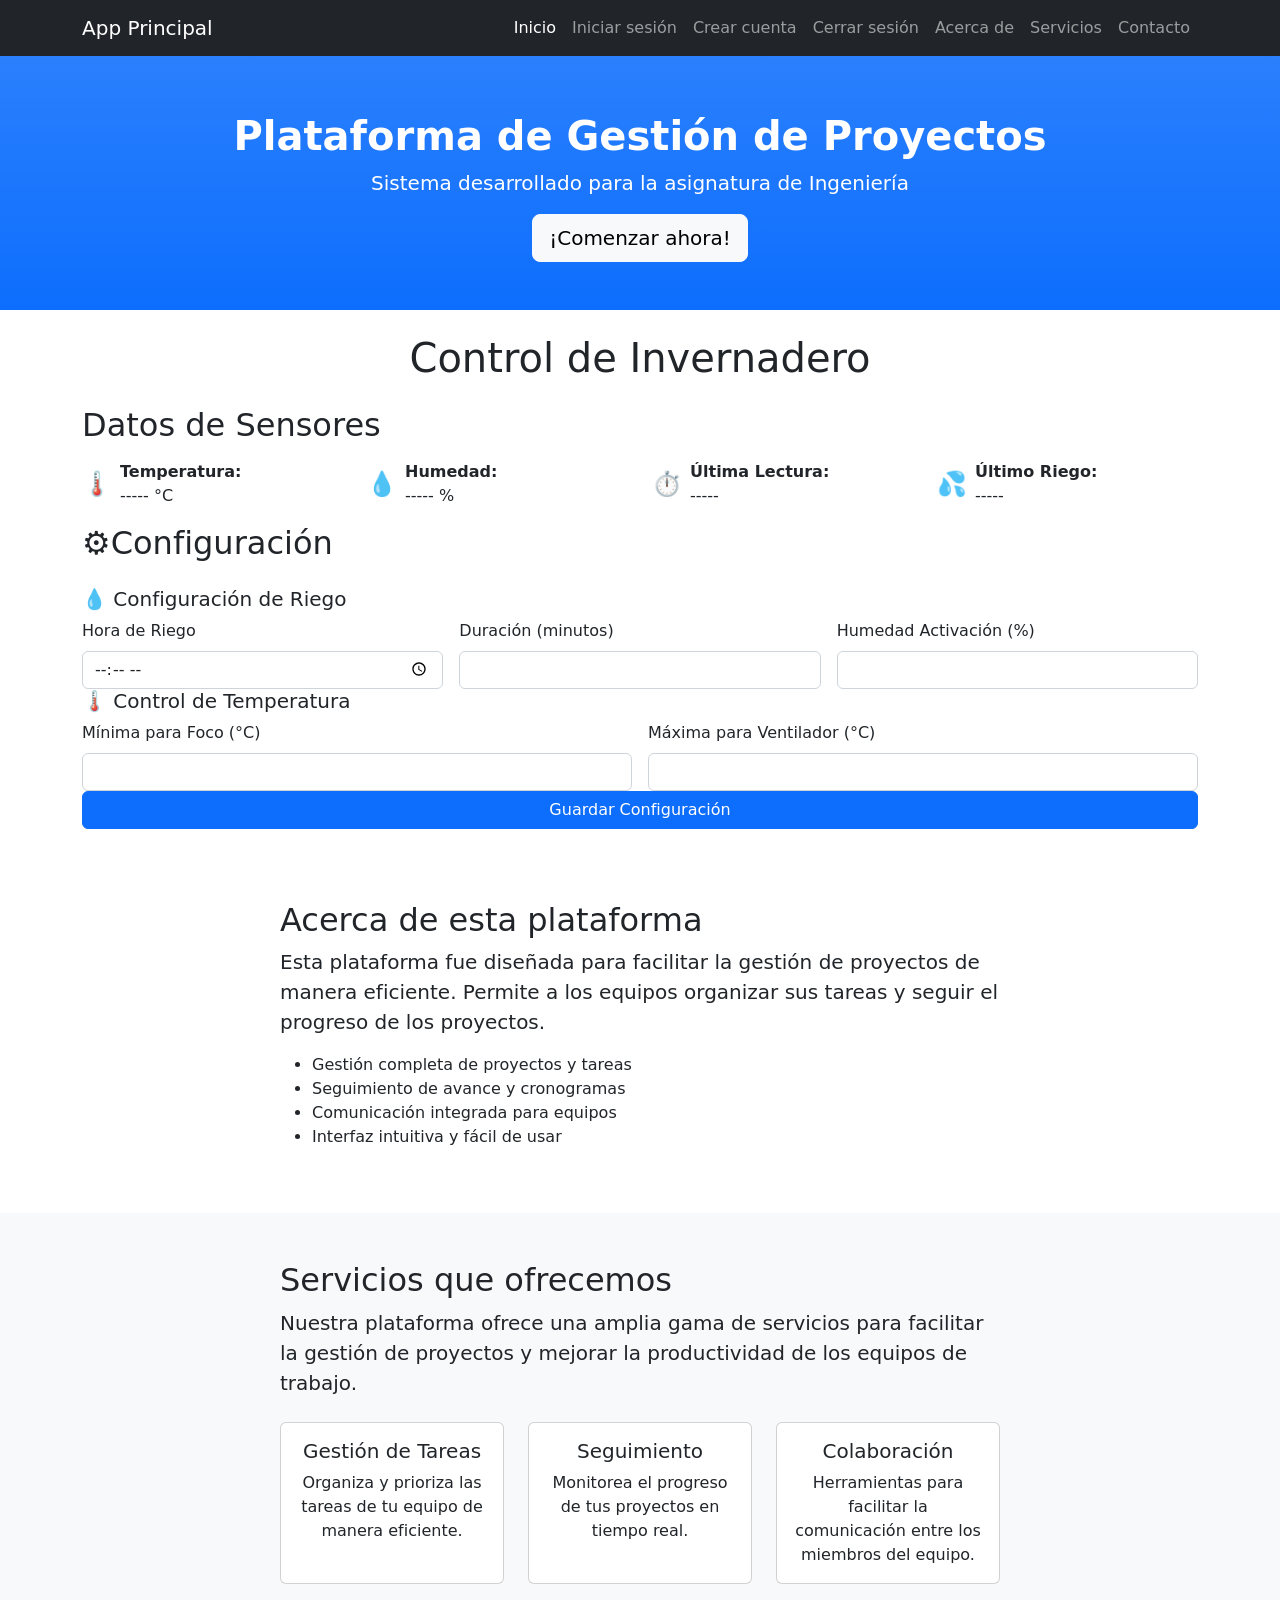
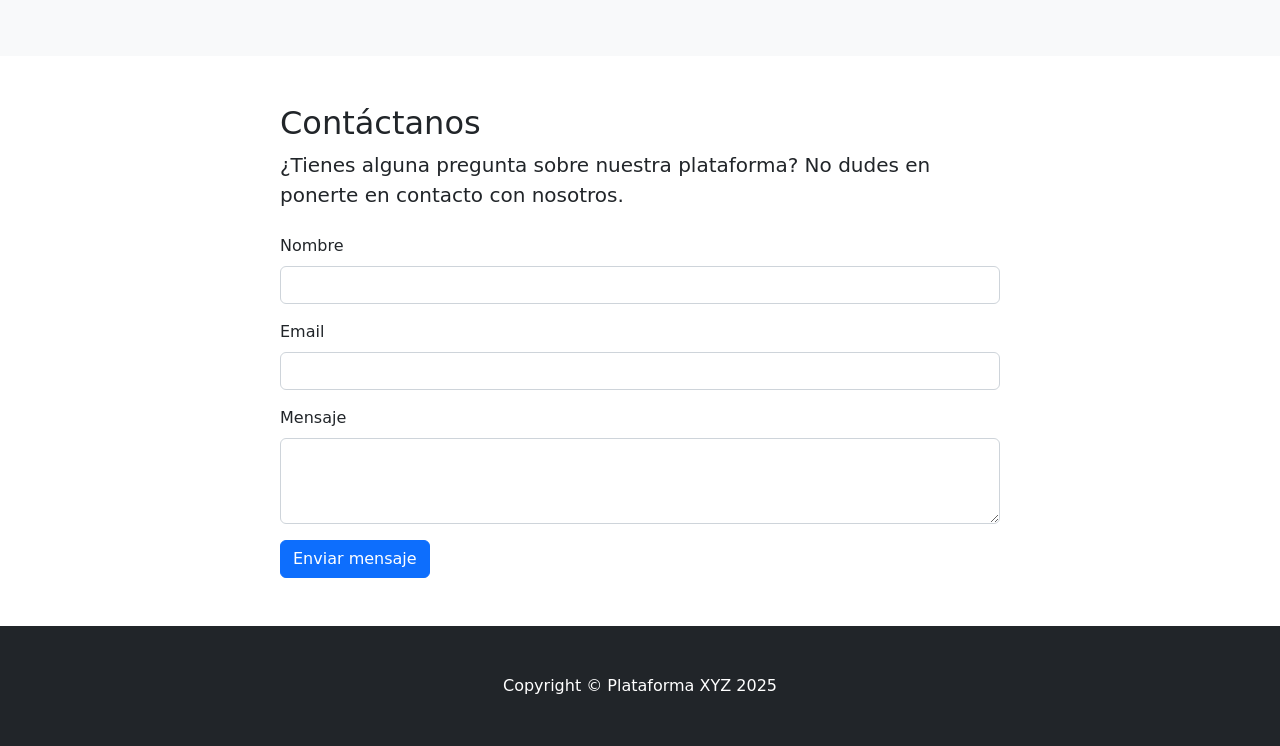
==== index.html @ c46eb17e "2do commit" ====
<!DOCTYPE html>
<html lang="es">
  <head>
    <meta charset="UTF-8" />
    <meta name="viewport" content="width=device-width, initial-scale=1.0" />
    <title>Web app</title>
    
    <!--TOASTIFY-->
    <link rel="stylesheet" type="text/css" href="https://cdn.jsdelivr.net/npm/toastify-js/src/toastify.min.css">
    <!--BOOTSTRAP-->
    <link
      rel="stylesheet"
      href="https://cdn.jsdelivr.net/npm/bootstrap@5.3.6/dist/css/bootstrap.min.css">
    <!--MUDULO Y CSS-->
    <link rel="stylesheet" href="./css/boostrap.css" />

    <script src="main.js" type="module"></script>

  </head>
  <body id="page-top">
    <!-- navbar  -->
    <nav class="navbar navbar-expand-lg bg-dark navbar-dark fixed-top">
      <div class="container">
        <a class="navbar-brand" href="#">App Principal</a>
        <button
          class="navbar-toggler"
          type="button"
          data-bs-toggle="collapse"
          data-bs-target="#navbarNav"
          aria-controls="navbarNav"
          aria-expanded="false"
          aria-label="Toggle navigation"
        >
          <img width="10" height="10" class="navbar-toggler-icon" src="https://img.icons8.com/fluency/100/menu--v2.png"/>
        </button>
        <div class="collapse navbar-collapse" id="navbarNav">
          <ul class="navbar-nav ms-auto">
            <li class="nav-item">
              <a class="nav-link active" aria-current="page" href="#">Inicio</a>
            </li>
            <li class="nav-item logged-out">
              <a class="nav-link" href="#" data-bs-toggle="modal" data-bs-target="#signinModal">Iniciar sesión</a>
            </li>
            <li class="nav-item logged-out">
              <a class="nav-link" href="#" data-bs-toggle="modal" data-bs-target="#signupModal">Crear cuenta</a>
            </li>
            <li class="nav-item logged-in">
              <a class="nav-link" href="#" id="logout" >Cerrar sesión</a>
            </li>
            <li class="nav-item">
              <a class="nav-link" href="#acerca">Acerca de</a>
            </li>
            <li class="nav-item">
              <a class="nav-link" href="#servicios">Servicios</a>
            </li>
            <li class="nav-item">
              <a class="nav-link" href="#contacto">Contacto</a>
            </li>
          </ul>
        </div>
      </div>
    </nav>
    
    <!-- Modale de login -->
    <div class="modal fade" id="signinModal" tabindex="-1" aria-labelledby="exampleModalLabel" aria-hidden="true">
      <div class="modal-dialog">
        <div class="modal-content bg-dark text-white">
          <div class="modal-header">
            <h1 class="modal-title fs-5" id="exampleModalLabel">Login</h1>
            <button type="button" class="btn-close btn-close-white" data-bs-dismiss="modal" aria-label="Close"></button>
          </div>
          <div class="modal-body">
            <!-- Formulario login -->
            <form id="login-form">
                  <label for="email">Email:</label>
                  <input type="email" id="login-email" class="form-control mb-3" placeholder="User" required>

                  <label for="password">Contraseña</label>
                  <input type="password" id="login-password" class="form-control mb-3" placeholder="Password" required>

                  <button type="submit" class="btn btn-primary w-100 mb-4">Login</button>
            </form>

            <!-- SECCIÓN BOTONES -->
            <div class="d-flex flex-wrap gap-2 justify-content-center">
                <button type="button" class="btn btn-outline-info d-flex align-items-center" id="googleLogin">
                    <img src="https://img.icons8.com/color/32/google-logo.png" 
                         alt="Google" 
                         width="20"
                         height="20"
                         class="me-2">
                    Google
                </button>
                
                <button type="button" class="btn btn-outline-primary d-flex align-items-center" id="facebookLogin">
                    <img src="https://cdn-icons-png.flaticon.com/512/733/733547.png" 
                         alt="Facebook"
                         width="20"
                         height="20"
                         class="me-2">
                    Facebook
                </button>
                
                <button type="button" class="btn btn-outline-light d-flex align-items-center" id="githubLogin">
                    <img src="https://img.icons8.com/glyph-neue/32/github.png"
                         alt="GitHub"
                         width="20"
                         height="20"
                         class="me-2">
                    GitHub
                </button>
                
                <button type="button" class="btn btn-outline-light d-flex align-items-center" id="appleLogin">
                    <img src="https://img.icons8.com/deco-color/32/mac-os.png"
                         alt="Apple"
                         width="20"
                         height="20"
                         class="me-2">
                    Apple
                </button>
            </div>
          </div>
        </div>
      </div>
    </div>

    <!-- signupModal -->
    <div class="modal fade" id="signupModal" tabindex="-1" aria-labelledby="exampleModalLabel" aria-hidden="true">
      <div class="modal-dialog">
        <div class="modal-content bg-dark text-white">
          <div class="modal-header">
            <h1 class="modal-title fs-5" id="exampleModalLabel">Crear cuenta</h1>
            <button type="button" class="btn-close btn-close-white" data-bs-dismiss="modal" aria-label="Close"></button>
          </div>
          <div class="modal-body">
            
            <form id="signup-form">
                <label for="email">Email:</label>
                <input type="email" id="signup-email" class="form-control mb-3" placeholder="user" required>

                <label for="password">Contraseña</label>
                <input type="password" id="signup-password" class="form-control mb-3" placeholder="Password" required>

                <button type="submit" class="btn btn-primary">Registrarse</button>
              </form>
          </div>
        </div>
      </div>
    </div>

    <!-- Header mejorado (combinando tu hero-section con el estilo de la plantilla) -->
    <header class="bg-primary bg-gradient text-white" style="padding-top: 7rem; padding-bottom: 3rem;">
      <div class="container px-4 text-center">
        <h1 class="fw-bolder">Plataforma de Gestión de Proyectos </h1>
        <p class="lead">Sistema desarrollado para la asignatura de Ingeniería </p>
        <a class="btn btn-lg btn-light" href="#acerca">¡Comenzar ahora!</a>
      </div>
    </header>
    <!--Contenedor de control-->
    <div class="container py-4">
        <h1 class="text-center mb-4"><span class="icono-header"></span>Control de Invernadero</h1>
        <!-- Sección de Monitoreo -->
        <div class="card-data">
            <h2 class="mb-3"><span class="icono-header"></span>Datos de Sensores</h2>
            <div class="row">
                <div class="col-md-3 mb-3">
                    <div class="d-flex align-items-center">
                        <span class="fs-4 me-2">🌡️</span>
                        <div>
                            <strong>Temperatura:</strong><br>
                            <span id="temperaturaActual">-----</span> °C
                        </div>
                    </div>
                </div>
                
                <div class="col-md-3 mb-3">
                    <div class="d-flex align-items-center">
                        <span  class="fs-4 me-2">💧</span>
                        <div>
                            <strong>Humedad:</strong><br>
                            <span id="humedadActual">-----</span> %
                        </div>
                    </div>
                </div>
                
                <div class="col-md-3 mb-3">
                    <div class="d-flex align-items-center">
                        <span class="fs-4 me-2">⏱️</span>
                        <div>
                            <strong>Última Lectura:</strong><br>
                            <span id="ultimaLectura">-----</span>
                        </div>
                    </div>
                </div>
                
                <div class="col-md-3 mb-3">
                    <div class="d-flex align-items-center">
                        <span class="fs-4 me-2">💦</span>
                        <div>
                            <strong>Último Riego:</strong><br>
                            <span id="ultimoRiego">-----</span>
                        </div>
                    </div>
                </div>
            </div>
        </div>

        <!-- Sección de Configuración -->
        <div class="card-data">
            <h2 class="mb-4"><span class="icono-header">⚙️</span>Configuración</h2>
            <form id="configForm">
                <div class="config-group">
                    <h5>💧 Configuración de Riego</h5>
                    <div class="row g-3">
                        <div class="col-md-4">
                            <label class="form-label">Hora de Riego</label>
                            <input type="time" 
                                  class="form-control" 
                                  id="horaRiego" 
                                  required>
                        </div>
                        <div class="col-md-4">
                            <label class="form-label">Duración (minutos)</label>
                            <input type="number" 
                                  class="form-control" 
                                  id="tiempoMinuto" 
                                  min="1" 
                                  max="60" 
                                  required>
                        </div>
                        <div class="col-md-4">
                            <label class="form-label">Humedad Activación (%)</label>
                            <input type="number" 
                                  class="form-control" 
                                  id="humedadActivacion" 
                                  min="0" 
                                  max="100" 
                                  required>
                        </div>
                    </div>
                </div>

                <div class="config-group">
                    <h5>🌡️ Control de Temperatura</h5>
                    <div class="row g-3">
                        <div class="col-md-6">
                            <label class="form-label">Mínima para Foco (°C)</label>
                            <input type="number" 
                                  class="form-control" 
                                  id="minimaFoco" 
                                  min="10" 
                                  max="30" 
                                  step="0.5" 
                                  required>
                        </div>
                        <div class="col-md-6">
                            <label class="form-label">Máxima para Ventilador (°C)</label>
                            <input type="number" 
                                  class="form-control" 
                                  id="maximaVentilador" 
                                  min="15" 
                                  max="40" 
                                  step="0.5" 
                                  required>
                        </div>
                    </div>
                </div>

                <button type="submit" class="btn btn-primary w-100">Guardar Configuración</button>
            </form>
        </div>
    </div>


    <!-- Sección Acerca de (adaptada de la plantilla) -->
    <section id="acerca" class="py-5">
      <div class="container px-4">
        <div class="row gx-4 justify-content-center">
          <div class="col-lg-8">
            <h2>Acerca de esta plataforma</h2>
            <p class="lead">Esta plataforma fue diseñada para facilitar la gestión de proyectos de manera eficiente. Permite a los equipos organizar sus tareas y seguir el progreso de los proyectos.</p>
            <ul>
              <li>Gestión completa de proyectos y tareas</li>
              <li>Seguimiento de avance y cronogramas</li>
              <li>Comunicación integrada para equipos</li>
              <li>Interfaz intuitiva y fácil de usar</li>
            </ul>
          </div>
        </div>
      </div>
    </section>

    <!-- Sección Servicios (adaptada de la plantilla) -->
    <section class="bg-light py-5" id="servicios">
      <div class="container px-4">
        <div class="row gx-4 justify-content-center">
          <div class="col-lg-8">
            <h2>Servicios que ofrecemos</h2>
            <p class="lead">Nuestra plataforma ofrece una amplia gama de servicios para facilitar la gestión de proyectos y mejorar la productividad de los equipos de trabajo.</p>
            
            <div class="row mt-4">
              <div class="col-md-4 mb-4">
                <div class="card h-100">
                  <div class="card-body text-center">
                    <h5 class="card-title">Gestión de Tareas</h5>
                    <p class="card-text">Organiza y prioriza las tareas de tu equipo de manera eficiente.</p>
                  </div>
                </div>
              </div>
              <div class="col-md-4 mb-4">
                <div class="card h-100">
                  <div class="card-body text-center">
                    <h5 class="card-title">Seguimiento</h5>
                    <p class="card-text">Monitorea el progreso de tus proyectos en tiempo real.</p>
                  </div>
                </div>
              </div>
              <div class="col-md-4 mb-4">
                <div class="card h-100">
                  <div class="card-body text-center">
                    <h5 class="card-title">Colaboración</h5>
                    <p class="card-text">Herramientas para facilitar la comunicación entre los miembros del equipo.</p>
                  </div>
                </div>
              </div>
            </div>
          </div>
        </div>
      </div>
    </section>

    <!-- Sección Contacto (adaptada de la plantilla) -->
    <section id="contacto" class="py-5">
      <div class="container px-4">
        <div class="row gx-4 justify-content-center">
          <div class="col-lg-8">
            <h2>Contáctanos</h2>
            <p class="lead">¿Tienes alguna pregunta sobre nuestra plataforma? No dudes en ponerte en contacto con nosotros.</p>
            
            <form class="mt-4">
              <div class="mb-3">
                <label for="nombre" class="form-label">Nombre</label>
                <input type="text" class="form-control" id="nombre" required>
              </div>
              <div class="mb-3">
                <label for="email" class="form-label">Email</label>
                <input type="email" class="form-control" id="email" required>
              </div>
              <div class="mb-3">
                <label for="mensaje" class="form-label">Mensaje</label>
                <textarea class="form-control" id="mensaje" rows="3" required></textarea>
              </div>
              <button type="submit" class="btn btn-primary">Enviar mensaje</button>
            </form>
          </div>
        </div>
      </div>
    </section>

    <!-- Footer ajustado -->
    <footer class="py-5 bg-dark mt-auto">
        <div class="container px-4">
            <p class="m-0 text-center text-white">Copyright &copy; Plataforma XYZ 2025</p>
        </div>
    </footer>

    <!-- Scripts -->
    <script src="https://cdn.jsdelivr.net/npm/bootstrap@5.3.6/dist/js/bootstrap.bundle.min.js"></script>
    <script type="text/javascript" src="https://cdn.jsdelivr.net/npm/toastify-js"></script>
    
    
    <!-- Scripts para el smooth scrolling y cierre automático del navbar en móvil -->
    <script>
      document.addEventListener('DOMContentLoaded', function() {
        // Obtener el navbar collapse y el botón del navbar
        const navbarCollapse = document.getElementById('navbarNav');
        const bsNavbarCollapse = new bootstrap.Collapse(navbarCollapse, {toggle: false});
        const navbarToggler = document.querySelector('.navbar-toggler');
        
        // Obtener todos los enlaces dentro del navbar
        const navLinks = document.querySelectorAll('#navbarNav .nav-link');
        
        // Agregar evento para cerrar el navbar al hacer clic en un enlace
        navLinks.forEach(link => {
          link.addEventListener('click', function() {
            // Si el navbar está expandido (visible en móvil)
            if (navbarCollapse.classList.contains('show')) {
              bsNavbarCollapse.hide();
            }
          });
        });
        
        // Smooth scrolling para enlaces internos
        document.querySelectorAll('a[href^="#"]').forEach(anchor => {
          anchor.addEventListener('click', function (e) {
            const targetId = this.getAttribute('href');
            if (targetId === "#") return;
            
            const targetElement = document.querySelector(targetId);
            if (targetElement) {
              e.preventDefault();
              window.scrollTo({
                top: targetElement.offsetTop - 72,
                behavior: 'smooth'
              });
            }
          });
        });
      });
    </script>

  </body>
</html>
---- css/boostrap.css ----
@charset "UTF-8";
:root {
  --bs-blue: #0d6efd;
  --bs-indigo: #6610f2;
  --bs-purple: #6f42c1;
  --bs-pink: #d63384;
  --bs-red: #dc3545;
  --bs-orange: #fd7e14;
  --bs-yellow: #ffc107;
  --bs-green: #198754;
  --bs-teal: #20c997;
  --bs-cyan: #0dcaf0;
  --bs-black: #000;
  --bs-white: #fff;
  --bs-gray: #6c757d;
  --bs-gray-dark: #343a40;
  --bs-gray-100: #f8f9fa;
  --bs-gray-200: #e9ecef;
  --bs-gray-300: #dee2e6;
  --bs-gray-400: #ced4da;
  --bs-gray-500: #adb5bd;
  --bs-gray-600: #6c757d;
  --bs-gray-700: #495057;
  --bs-gray-800: #343a40;
  --bs-gray-900: #212529;
  --bs-primary: #0d6efd;
  --bs-secondary: #6c757d;
  --bs-success: #198754;
  --bs-info: #0dcaf0;
  --bs-warning: #ffc107;
  --bs-danger: #dc3545;
  --bs-light: #f8f9fa;
  --bs-dark: #212529;
  --bs-primary-rgb: 13, 110, 253;
  --bs-secondary-rgb: 108, 117, 125;
  --bs-success-rgb: 25, 135, 84;
  --bs-info-rgb: 13, 202, 240;
  --bs-warning-rgb: 255, 193, 7;
  --bs-danger-rgb: 220, 53, 69;
  --bs-light-rgb: 248, 249, 250;
  --bs-dark-rgb: 33, 37, 41;
  --bs-white-rgb: 255, 255, 255;
  --bs-black-rgb: 0, 0, 0;
  --bs-body-color-rgb: 33, 37, 41;
  --bs-body-bg-rgb: 255, 255, 255;
  --bs-font-sans-serif: system-ui, -apple-system, "Segoe UI", Roboto, "Helvetica Neue", "Noto Sans", "Liberation Sans", Arial, sans-serif, "Apple Color Emoji", "Segoe UI Emoji", "Segoe UI Symbol", "Noto Color Emoji";
  --bs-font-monospace: SFMono-Regular, Menlo, Monaco, Consolas, "Liberation Mono", "Courier New", monospace;
  --bs-gradient: linear-gradient(180deg, rgba(255, 255, 255, 0.15), rgba(255, 255, 255, 0));
  --bs-body-font-family: var(--bs-font-sans-serif);
  --bs-body-font-size: 1rem;
  --bs-body-font-weight: 400;
  --bs-body-line-height: 1.5;
  --bs-body-color: #212529;
  --bs-body-bg: #fff;
  --bs-border-width: 1px;
  --bs-border-style: solid;
  --bs-border-color: #dee2e6;
  --bs-border-color-translucent: rgba(0, 0, 0, 0.175);
  --bs-border-radius: 0.375rem;
  --bs-border-radius-sm: 0.25rem;
  --bs-border-radius-lg: 0.5rem;
  --bs-border-radius-xl: 1rem;
  --bs-border-radius-2xl: 2rem;
  --bs-border-radius-pill: 50rem;
  --bs-link-color: #0d6efd;
  --bs-link-hover-color: #0a58ca;
  --bs-code-color: #d63384;
  --bs-highlight-bg: #fff3cd;
}

*,
*::before,
*::after {
  box-sizing: border-box;
}

@media (prefers-reduced-motion: no-preference) {
  :root {
    scroll-behavior: smooth;
  }
}

body {
  margin: 0;
  font-family: var(--bs-body-font-family);
  font-size: var(--bs-body-font-size);
  font-weight: var(--bs-body-font-weight);
  line-height: var(--bs-body-line-height);
  color: var(--bs-body-color);
  text-align: var(--bs-body-text-align);
  background-color: var(--bs-body-bg);
  -webkit-text-size-adjust: 100%;
  -webkit-tap-highlight-color: rgba(0, 0, 0, 0);
}

hr {
  margin: 1rem 0;
  color: inherit;
  border: 0;
  border-top: 1px solid;
  opacity: 0.25;
}

h6, .h6, h5, .h5, h4, .h4, h3, .h3, h2, .h2, h1, .h1 {
  margin-top: 0;
  margin-bottom: 0.5rem;
  font-weight: 500;
  line-height: 1.2;
}

h1, .h1 {
  font-size: calc(1.375rem + 1.5vw);
}
@media (min-width: 1200px) {
  h1, .h1 {
    font-size: 2.5rem;
  }
}

h2, .h2 {
  font-size: calc(1.325rem + 0.9vw);
}
@media (min-width: 1200px) {
  h2, .h2 {
    font-size: 2rem;
  }
}

h3, .h3 {
  font-size: calc(1.3rem + 0.6vw);
}
@media (min-width: 1200px) {
  h3, .h3 {
    font-size: 1.75rem;
  }
}

h4, .h4 {
  font-size: calc(1.275rem + 0.3vw);
}
@media (min-width: 1200px) {
  h4, .h4 {
    font-size: 1.5rem;
  }
}

h5, .h5 {
  font-size: 1.25rem;
}

h6, .h6 {
  font-size: 1rem;
}

p {
  margin-top: 0;
  margin-bottom: 1rem;
}

abbr[title] {
  -webkit-text-decoration: underline dotted;
          text-decoration: underline dotted;
  cursor: help;
  -webkit-text-decoration-skip-ink: none;
          text-decoration-skip-ink: none;
}

address {
  margin-bottom: 1rem;
  font-style: normal;
  line-height: inherit;
}

ol,
ul {
  padding-left: 2rem;
}

ol,
ul,
dl {
  margin-top: 0;
  margin-bottom: 1rem;
}

ol ol,
ul ul,
ol ul,
ul ol {
  margin-bottom: 0;
}

dt {
  font-weight: 700;
}

dd {
  margin-bottom: 0.5rem;
  margin-left: 0;
}

blockquote {
  margin: 0 0 1rem;
}

b,
strong {
  font-weight: bolder;
}

small, .small {
  font-size: 0.875em;
}

mark, .mark {
  padding: 0.1875em;
  background-color: var(--bs-highlight-bg);
}

sub,
sup {
  position: relative;
  font-size: 0.75em;
  line-height: 0;
  vertical-align: baseline;
}

sub {
  bottom: -0.25em;
}

sup {
  top: -0.5em;
}

a {
  color: var(--bs-link-color);
  text-decoration: underline;
}
a:hover {
  color: var(--bs-link-hover-color);
}

a:not([href]):not([class]), a:not([href]):not([class]):hover {
  color: inherit;
  text-decoration: none;
}

pre,
code,
kbd,
samp {
  font-family: var(--bs-font-monospace);
  font-size: 1em;
}

pre {
  display: block;
  margin-top: 0;
  margin-bottom: 1rem;
  overflow: auto;
  font-size: 0.875em;
}
pre code {
  font-size: inherit;
  color: inherit;
  word-break: normal;
}

code {
  font-size: 0.875em;
  color: var(--bs-code-color);
  word-wrap: break-word;
}
a > code {
  color: inherit;
}

kbd {
  padding: 0.1875rem 0.375rem;
  font-size: 0.875em;
  color: var(--bs-body-bg);
  background-color: var(--bs-body-color);
  border-radius: 0.25rem;
}
kbd kbd {
  padding: 0;
  font-size: 1em;
}

figure {
  margin: 0 0 1rem;
}

img,
svg {
  vertical-align: middle;
}

table {
  caption-side: bottom;
  border-collapse: collapse;
}

caption {
  padding-top: 0.5rem;
  padding-bottom: 0.5rem;
  color: #6c757d;
  text-align: left;
}

th {
  text-align: inherit;
  text-align: -webkit-match-parent;
}

thead,
tbody,
tfoot,
tr,
td,
th {
  border-color: inherit;
  border-style: solid;
  border-width: 0;
}

label {
  display: inline-block;
}

button {
  border-radius: 0;
}

button:focus:not(:focus-visible) {
  outline: 0;
}

input,
button,
select,
optgroup,
textarea {
  margin: 0;
  font-family: inherit;
  font-size: inherit;
  line-height: inherit;
}

button,
select {
  text-transform: none;
}

[role=button] {
  cursor: pointer;
}

select {
  word-wrap: normal;
}
select:disabled {
  opacity: 1;
}

[list]:not([type=date]):not([type=datetime-local]):not([type=month]):not([type=week]):not([type=time])::-webkit-calendar-picker-indicator {
  display: none !important;
}

button,
[type=button],
[type=reset],
[type=submit] 
button:not(:disabled),
[type=button]:not(:disabled),
[type=reset]:not(:disabled),
[type=submit]:not(:disabled) {
  cursor: pointer;
}

::-moz-focus-inner {
  padding: 0;
  border-style: none;
}

textarea {
  resize: vertical;
}

fieldset {
  min-width: 0;
  padding: 0;
  margin: 0;
  border: 0;
}

legend {
  float: left;
  width: 100%;
  padding: 0;
  margin-bottom: 0.5rem;
  font-size: calc(1.275rem + 0.3vw);
  line-height: inherit;
}
@media (min-width: 1200px) {
  legend {
    font-size: 1.5rem;
  }
}
legend + * {
  clear: left;
}

::-webkit-datetime-edit-fields-wrapper,
::-webkit-datetime-edit-text,
::-webkit-datetime-edit-minute,
::-webkit-datetime-edit-hour-field,
::-webkit-datetime-edit-day-field,
::-webkit-datetime-edit-month-field,
::-webkit-datetime-edit-year-field {
  padding: 0;
}

::-webkit-inner-spin-button {
  height: auto;
}

[type=search] {
  outline-offset: -2px;
 
}

/* rtl:raw:
[type="tel"],
[type="url"],
[type="email"],
[type="number"] {
  direction: ltr;
}
*/
::-webkit-search-decoration {
  -webkit-appearance: none;
}

::-webkit-color-swatch-wrapper {
  padding: 0;
}

::file-selector-button {
  font: inherit;
}

output {
  display: inline-block;
}

iframe {
  border: 0;
}

summary {
  display: list-item;
  cursor: pointer;
}

progress {
  vertical-align: baseline;
}

[hidden] {
  display: none !important;
}

.lead {
  font-size: 1.25rem;
  font-weight: 300;
}

.display-1 {
  font-size: calc(1.625rem + 4.5vw);
  font-weight: 300;
  line-height: 1.2;
}
@media (min-width: 1200px) {
  .display-1 {
    font-size: 5rem;
  }
}

.display-2 {
  font-size: calc(1.575rem + 3.9vw);
  font-weight: 300;
  line-height: 1.2;
}
@media (min-width: 1200px) {
  .display-2 {
    font-size: 4.5rem;
  }
}

.display-3 {
  font-size: calc(1.525rem + 3.3vw);
  font-weight: 300;
  line-height: 1.2;
}
@media (min-width: 1200px) {
  .display-3 {
    font-size: 4rem;
  }
}

.display-4 {
  font-size: calc(1.475rem + 2.7vw);
  font-weight: 300;
  line-height: 1.2;
}
@media (min-width: 1200px) {
  .display-4 {
    font-size: 3.5rem;
  }
}

.display-5 {
  font-size: calc(1.425rem + 2.1vw);
  font-weight: 300;
  line-height: 1.2;
}
@media (min-width: 1200px) {
  .display-5 {
    font-size: 3rem;
  }
}

.display-6 {
  font-size: calc(1.375rem + 1.5vw);
  font-weight: 300;
  line-height: 1.2;
}
@media (min-width: 1200px) {
  .display-6 {
    font-size: 2.5rem;
  }
}

.list-unstyled {
  padding-left: 0;
  list-style: none;
}

.list-inline {
  padding-left: 0;
  list-style: none;
}

.list-inline-item {
  display: inline-block;
}
.list-inline-item:not(:last-child) {
  margin-right: 0.5rem;
}

.initialism {
  font-size: 0.875em;
  text-transform: uppercase;
}

.blockquote {
  margin-bottom: 1rem;
  font-size: 1.25rem;
}
.blockquote > :last-child {
  margin-bottom: 0;
}

.blockquote-footer {
  margin-top: -1rem;
  margin-bottom: 1rem;
  font-size: 0.875em;
  color: #6c757d;
}
.blockquote-footer::before {
  content: "— ";
}

.img-fluid {
  max-width: 100%;
  height: auto;
}

.img-thumbnail {
  padding: 0.25rem;
  background-color: #fff;
  border: 1px solid var(--bs-border-color);
  border-radius: 0.375rem;
  max-width: 100%;
  height: auto;
}

.figure {
  display: inline-block;
}

.figure-img {
  margin-bottom: 0.5rem;
  line-height: 1;
}

.figure-caption {
  font-size: 0.875em;
  color: #6c757d;
}

.container,
.container-fluid,
.container-xxl,
.container-xl,
.container-lg,
.container-md,
.container-sm {
  --bs-gutter-x: 1.5rem;
  --bs-gutter-y: 0;
  width: 100%;
  padding-right: calc(var(--bs-gutter-x) * 0.5);
  padding-left: calc(var(--bs-gutter-x) * 0.5);
  margin-right: auto;
  margin-left: auto;
}

@media (min-width: 576px) {
  .container-sm, .container {
    max-width: 540px;
  }
}
@media (min-width: 768px) {
  .container-md, .container-sm, .container {
    max-width: 720px;
  }
}
@media (min-width: 992px) {
  .container-lg, .container-md, .container-sm, .container {
    max-width: 960px;
  }
}
@media (min-width: 1200px) {
  .container-xl, .container-lg, .container-md, .container-sm, .container {
    max-width: 1140px;
  }
}
@media (min-width: 1400px) {
  .container-xxl, .container-xl, .container-lg, .container-md, .container-sm, .container {
    max-width: 1320px;
  }
}
.row {
  --bs-gutter-x: 1.5rem;
  --bs-gutter-y: 0;
  display: flex;
  flex-wrap: wrap;
  margin-top: calc(-1 * var(--bs-gutter-y));
  margin-right: calc(-0.5 * var(--bs-gutter-x));
  margin-left: calc(-0.5 * var(--bs-gutter-x));
}
.row > * {
  flex-shrink: 0;
  width: 100%;
  max-width: 100%;
  padding-right: calc(var(--bs-gutter-x) * 0.5);
  padding-left: calc(var(--bs-gutter-x) * 0.5);
  margin-top: var(--bs-gutter-y);
}

.col {
  flex: 1 0 0%;
}

.row-cols-auto > * {
  flex: 0 0 auto;
  width: auto;
}

.row-cols-1 > * {
  flex: 0 0 auto;
  width: 100%;
}

.row-cols-2 > * {
  flex: 0 0 auto;
  width: 50%;
}

.row-cols-3 > * {
  flex: 0 0 auto;
  width: 33.3333333333%;
}

.row-cols-4 > * {
  flex: 0 0 auto;
  width: 25%;
}

.row-cols-5 > * {
  flex: 0 0 auto;
  width: 20%;
}

.row-cols-6 > * {
  flex: 0 0 auto;
  width: 16.6666666667%;
}

.col-auto {
  flex: 0 0 auto;
  width: auto;
}

.col-1 {
  flex: 0 0 auto;
  width: 8.33333333%;
}

.col-2 {
  flex: 0 0 auto;
  width: 16.66666667%;
}

.col-3 {
  flex: 0 0 auto;
  width: 25%;
}

.col-4 {
  flex: 0 0 auto;
  width: 33.33333333%;
}

.col-5 {
  flex: 0 0 auto;
  width: 41.66666667%;
}

.col-6 {
  flex: 0 0 auto;
  width: 50%;
}

.col-7 {
  flex: 0 0 auto;
  width: 58.33333333%;
}

.col-8 {
  flex: 0 0 auto;
  width: 66.66666667%;
}

.col-9 {
  flex: 0 0 auto;
  width: 75%;
}

.col-10 {
  flex: 0 0 auto;
  width: 83.33333333%;
}

.col-11 {
  flex: 0 0 auto;
  width: 91.66666667%;
}

.col-12 {
  flex: 0 0 auto;
  width: 100%;
}

.offset-1 {
  margin-left: 8.33333333%;
}

.offset-2 {
  margin-left: 16.66666667%;
}

.offset-3 {
  margin-left: 25%;
}

.offset-4 {
  margin-left: 33.33333333%;
}

.offset-5 {
  margin-left: 41.66666667%;
}

.offset-6 {
  margin-left: 50%;
}

.offset-7 {
  margin-left: 58.33333333%;
}

.offset-8 {
  margin-left: 66.66666667%;
}

.offset-9 {
  margin-left: 75%;
}

.offset-10 {
  margin-left: 83.33333333%;
}

.offset-11 {
  margin-left: 91.66666667%;
}

.g-0,
.gx-0 {
  --bs-gutter-x: 0;
}

.g-0,
.gy-0 {
  --bs-gutter-y: 0;
}

.g-1,
.gx-1 {
  --bs-gutter-x: 0.25rem;
}

.g-1,
.gy-1 {
  --bs-gutter-y: 0.25rem;
}

.g-2,
.gx-2 {
  --bs-gutter-x: 0.5rem;
}

.g-2,
.gy-2 {
  --bs-gutter-y: 0.5rem;
}

.g-3,
.gx-3 {
  --bs-gutter-x: 1rem;
}

.g-3,
.gy-3 {
  --bs-gutter-y: 1rem;
}

.g-4,
.gx-4 {
  --bs-gutter-x: 1.5rem;
}

.g-4,
.gy-4 {
  --bs-gutter-y: 1.5rem;
}

.g-5,
.gx-5 {
  --bs-gutter-x: 3rem;
}

.g-5,
.gy-5 {
  --bs-gutter-y: 3rem;
}

@media (min-width: 576px) {
  .col-sm {
    flex: 1 0 0%;
  }
  .row-cols-sm-auto > * {
    flex: 0 0 auto;
    width: auto;
  }
  .row-cols-sm-1 > * {
    flex: 0 0 auto;
    width: 100%;
  }
  .row-cols-sm-2 > * {
    flex: 0 0 auto;
    width: 50%;
  }
  .row-cols-sm-3 > * {
    flex: 0 0 auto;
    width: 33.3333333333%;
  }
  .row-cols-sm-4 > * {
    flex: 0 0 auto;
    width: 25%;
  }
  .row-cols-sm-5 > * {
    flex: 0 0 auto;
    width: 20%;
  }
  .row-cols-sm-6 > * {
    flex: 0 0 auto;
    width: 16.6666666667%;
  }
  .col-sm-auto {
    flex: 0 0 auto;
    width: auto;
  }
  .col-sm-1 {
    flex: 0 0 auto;
    width: 8.33333333%;
  }
  .col-sm-2 {
    flex: 0 0 auto;
    width: 16.66666667%;
  }
  .col-sm-3 {
    flex: 0 0 auto;
    width: 25%;
  }
  .col-sm-4 {
    flex: 0 0 auto;
    width: 33.33333333%;
  }
  .col-sm-5 {
    flex: 0 0 auto;
    width: 41.66666667%;
  }
  .col-sm-6 {
    flex: 0 0 auto;
    width: 50%;
  }
  .col-sm-7 {
    flex: 0 0 auto;
    width: 58.33333333%;
  }
  .col-sm-8 {
    flex: 0 0 auto;
    width: 66.66666667%;
  }
  .col-sm-9 {
    flex: 0 0 auto;
    width: 75%;
  }
  .col-sm-10 {
    flex: 0 0 auto;
    width: 83.33333333%;
  }
  .col-sm-11 {
    flex: 0 0 auto;
    width: 91.66666667%;
  }
  .col-sm-12 {
    flex: 0 0 auto;
    width: 100%;
  }
  .offset-sm-0 {
    margin-left: 0;
  }
  .offset-sm-1 {
    margin-left: 8.33333333%;
  }
  .offset-sm-2 {
    margin-left: 16.66666667%;
  }
  .offset-sm-3 {
    margin-left: 25%;
  }
  .offset-sm-4 {
    margin-left: 33.33333333%;
  }
  .offset-sm-5 {
    margin-left: 41.66666667%;
  }
  .offset-sm-6 {
    margin-left: 50%;
  }
  .offset-sm-7 {
    margin-left: 58.33333333%;
  }
  .offset-sm-8 {
    margin-left: 66.66666667%;
  }
  .offset-sm-9 {
    margin-left: 75%;
  }
  .offset-sm-10 {
    margin-left: 83.33333333%;
  }
  .offset-sm-11 {
    margin-left: 91.66666667%;
  }
  .g-sm-0,
  .gx-sm-0 {
    --bs-gutter-x: 0;
  }
  .g-sm-0,
  .gy-sm-0 {
    --bs-gutter-y: 0;
  }
  .g-sm-1,
  .gx-sm-1 {
    --bs-gutter-x: 0.25rem;
  }
  .g-sm-1,
  .gy-sm-1 {
    --bs-gutter-y: 0.25rem;
  }
  .g-sm-2,
  .gx-sm-2 {
    --bs-gutter-x: 0.5rem;
  }
  .g-sm-2,
  .gy-sm-2 {
    --bs-gutter-y: 0.5rem;
  }
  .g-sm-3,
  .gx-sm-3 {
    --bs-gutter-x: 1rem;
  }
  .g-sm-3,
  .gy-sm-3 {
    --bs-gutter-y: 1rem;
  }
  .g-sm-4,
  .gx-sm-4 {
    --bs-gutter-x: 1.5rem;
  }
  .g-sm-4,
  .gy-sm-4 {
    --bs-gutter-y: 1.5rem;
  }
  .g-sm-5,
  .gx-sm-5 {
    --bs-gutter-x: 3rem;
  }
  .g-sm-5,
  .gy-sm-5 {
    --bs-gutter-y: 3rem;
  }
}
@media (min-width: 768px) {
  .col-md {
    flex: 1 0 0%;
  }
  .row-cols-md-auto > * {
    flex: 0 0 auto;
    width: auto;
  }
  .row-cols-md-1 > * {
    flex: 0 0 auto;
    width: 100%;
  }
  .row-cols-md-2 > * {
    flex: 0 0 auto;
    width: 50%;
  }
  .row-cols-md-3 > * {
    flex: 0 0 auto;
    width: 33.3333333333%;
  }
  .row-cols-md-4 > * {
    flex: 0 0 auto;
    width: 25%;
  }
  .row-cols-md-5 > * {
    flex: 0 0 auto;
    width: 20%;
  }
  .row-cols-md-6 > * {
    flex: 0 0 auto;
    width: 16.6666666667%;
  }
  .col-md-auto {
    flex: 0 0 auto;
    width: auto;
  }
  .col-md-1 {
    flex: 0 0 auto;
    width: 8.33333333%;
  }
  .col-md-2 {
    flex: 0 0 auto;
    width: 16.66666667%;
  }
  .col-md-3 {
    flex: 0 0 auto;
    width: 25%;
  }
  .col-md-4 {
    flex: 0 0 auto;
    width: 33.33333333%;
  }
  .col-md-5 {
    flex: 0 0 auto;
    width: 41.66666667%;
  }
  .col-md-6 {
    flex: 0 0 auto;
    width: 50%;
  }
  .col-md-7 {
    flex: 0 0 auto;
    width: 58.33333333%;
  }
  .col-md-8 {
    flex: 0 0 auto;
    width: 66.66666667%;
  }
  .col-md-9 {
    flex: 0 0 auto;
    width: 75%;
  }
  .col-md-10 {
    flex: 0 0 auto;
    width: 83.33333333%;
  }
  .col-md-11 {
    flex: 0 0 auto;
    width: 91.66666667%;
  }
  .col-md-12 {
    flex: 0 0 auto;
    width: 100%;
  }
  .offset-md-0 {
    margin-left: 0;
  }
  .offset-md-1 {
    margin-left: 8.33333333%;
  }
  .offset-md-2 {
    margin-left: 16.66666667%;
  }
  .offset-md-3 {
    margin-left: 25%;
  }
  .offset-md-4 {
    margin-left: 33.33333333%;
  }
  .offset-md-5 {
    margin-left: 41.66666667%;
  }
  .offset-md-6 {
    margin-left: 50%;
  }
  .offset-md-7 {
    margin-left: 58.33333333%;
  }
  .offset-md-8 {
    margin-left: 66.66666667%;
  }
  .offset-md-9 {
    margin-left: 75%;
  }
  .offset-md-10 {
    margin-left: 83.33333333%;
  }
  .offset-md-11 {
    margin-left: 91.66666667%;
  }
  .g-md-0,
  .gx-md-0 {
    --bs-gutter-x: 0;
  }
  .g-md-0,
  .gy-md-0 {
    --bs-gutter-y: 0;
  }
  .g-md-1,
  .gx-md-1 {
    --bs-gutter-x: 0.25rem;
  }
  .g-md-1,
  .gy-md-1 {
    --bs-gutter-y: 0.25rem;
  }
  .g-md-2,
  .gx-md-2 {
    --bs-gutter-x: 0.5rem;
  }
  .g-md-2,
  .gy-md-2 {
    --bs-gutter-y: 0.5rem;
  }
  .g-md-3,
  .gx-md-3 {
    --bs-gutter-x: 1rem;
  }
  .g-md-3,
  .gy-md-3 {
    --bs-gutter-y: 1rem;
  }
  .g-md-4,
  .gx-md-4 {
    --bs-gutter-x: 1.5rem;
  }
  .g-md-4,
  .gy-md-4 {
    --bs-gutter-y: 1.5rem;
  }
  .g-md-5,
  .gx-md-5 {
    --bs-gutter-x: 3rem;
  }
  .g-md-5,
  .gy-md-5 {
    --bs-gutter-y: 3rem;
  }
}
@media (min-width: 992px) {
  .col-lg {
    flex: 1 0 0%;
  }
  .row-cols-lg-auto > * {
    flex: 0 0 auto;
    width: auto;
  }
  .row-cols-lg-1 > * {
    flex: 0 0 auto;
    width: 100%;
  }
  .row-cols-lg-2 > * {
    flex: 0 0 auto;
    width: 50%;
  }
  .row-cols-lg-3 > * {
    flex: 0 0 auto;
    width: 33.3333333333%;
  }
  .row-cols-lg-4 > * {
    flex: 0 0 auto;
    width: 25%;
  }
  .row-cols-lg-5 > * {
    flex: 0 0 auto;
    width: 20%;
  }
  .row-cols-lg-6 > * {
    flex: 0 0 auto;
    width: 16.6666666667%;
  }
  .col-lg-auto {
    flex: 0 0 auto;
    width: auto;
  }
  .col-lg-1 {
    flex: 0 0 auto;
    width: 8.33333333%;
  }
  .col-lg-2 {
    flex: 0 0 auto;
    width: 16.66666667%;
  }
  .col-lg-3 {
    flex: 0 0 auto;
    width: 25%;
  }
  .col-lg-4 {
    flex: 0 0 auto;
    width: 33.33333333%;
  }
  .col-lg-5 {
    flex: 0 0 auto;
    width: 41.66666667%;
  }
  .col-lg-6 {
    flex: 0 0 auto;
    width: 50%;
  }
  .col-lg-7 {
    flex: 0 0 auto;
    width: 58.33333333%;
  }
  .col-lg-8 {
    flex: 0 0 auto;
    width: 66.66666667%;
  }
  .col-lg-9 {
    flex: 0 0 auto;
    width: 75%;
  }
  .col-lg-10 {
    flex: 0 0 auto;
    width: 83.33333333%;
  }
  .col-lg-11 {
    flex: 0 0 auto;
    width: 91.66666667%;
  }
  .col-lg-12 {
    flex: 0 0 auto;
    width: 100%;
  }
  .offset-lg-0 {
    margin-left: 0;
  }
  .offset-lg-1 {
    margin-left: 8.33333333%;
  }
  .offset-lg-2 {
    margin-left: 16.66666667%;
  }
  .offset-lg-3 {
    margin-left: 25%;
  }
  .offset-lg-4 {
    margin-left: 33.33333333%;
  }
  .offset-lg-5 {
    margin-left: 41.66666667%;
  }
  .offset-lg-6 {
    margin-left: 50%;
  }
  .offset-lg-7 {
    margin-left: 58.33333333%;
  }
  .offset-lg-8 {
    margin-left: 66.66666667%;
  }
  .offset-lg-9 {
    margin-left: 75%;
  }
  .offset-lg-10 {
    margin-left: 83.33333333%;
  }
  .offset-lg-11 {
    margin-left: 91.66666667%;
  }
  .g-lg-0,
  .gx-lg-0 {
    --bs-gutter-x: 0;
  }
  .g-lg-0,
  .gy-lg-0 {
    --bs-gutter-y: 0;
  }
  .g-lg-1,
  .gx-lg-1 {
    --bs-gutter-x: 0.25rem;
  }
  .g-lg-1,
  .gy-lg-1 {
    --bs-gutter-y: 0.25rem;
  }
  .g-lg-2,
  .gx-lg-2 {
    --bs-gutter-x: 0.5rem;
  }
  .g-lg-2,
  .gy-lg-2 {
    --bs-gutter-y: 0.5rem;
  }
  .g-lg-3,
  .gx-lg-3 {
    --bs-gutter-x: 1rem;
  }
  .g-lg-3,
  .gy-lg-3 {
    --bs-gutter-y: 1rem;
  }
  .g-lg-4,
  .gx-lg-4 {
    --bs-gutter-x: 1.5rem;
  }
  .g-lg-4,
  .gy-lg-4 {
    --bs-gutter-y: 1.5rem;
  }
  .g-lg-5,
  .gx-lg-5 {
    --bs-gutter-x: 3rem;
  }
  .g-lg-5,
  .gy-lg-5 {
    --bs-gutter-y: 3rem;
  }
}
@media (min-width: 1200px) {
  .col-xl {
    flex: 1 0 0%;
  }
  .row-cols-xl-auto > * {
    flex: 0 0 auto;
    width: auto;
  }
  .row-cols-xl-1 > * {
    flex: 0 0 auto;
    width: 100%;
  }
  .row-cols-xl-2 > * {
    flex: 0 0 auto;
    width: 50%;
  }
  .row-cols-xl-3 > * {
    flex: 0 0 auto;
    width: 33.3333333333%;
  }
  .row-cols-xl-4 > * {
    flex: 0 0 auto;
    width: 25%;
  }
  .row-cols-xl-5 > * {
    flex: 0 0 auto;
    width: 20%;
  }
  .row-cols-xl-6 > * {
    flex: 0 0 auto;
    width: 16.6666666667%;
  }
  .col-xl-auto {
    flex: 0 0 auto;
    width: auto;
  }
  .col-xl-1 {
    flex: 0 0 auto;
    width: 8.33333333%;
  }
  .col-xl-2 {
    flex: 0 0 auto;
    width: 16.66666667%;
  }
  .col-xl-3 {
    flex: 0 0 auto;
    width: 25%;
  }
  .col-xl-4 {
    flex: 0 0 auto;
    width: 33.33333333%;
  }
  .col-xl-5 {
    flex: 0 0 auto;
    width: 41.66666667%;
  }
  .col-xl-6 {
    flex: 0 0 auto;
    width: 50%;
  }
  .col-xl-7 {
    flex: 0 0 auto;
    width: 58.33333333%;
  }
  .col-xl-8 {
    flex: 0 0 auto;
    width: 66.66666667%;
  }
  .col-xl-9 {
    flex: 0 0 auto;
    width: 75%;
  }
  .col-xl-10 {
    flex: 0 0 auto;
    width: 83.33333333%;
  }
  .col-xl-11 {
    flex: 0 0 auto;
    width: 91.66666667%;
  }
  .col-xl-12 {
    flex: 0 0 auto;
    width: 100%;
  }
  .offset-xl-0 {
    margin-left: 0;
  }
  .offset-xl-1 {
    margin-left: 8.33333333%;
  }
  .offset-xl-2 {
    margin-left: 16.66666667%;
  }
  .offset-xl-3 {
    margin-left: 25%;
  }
  .offset-xl-4 {
    margin-left: 33.33333333%;
  }
  .offset-xl-5 {
    margin-left: 41.66666667%;
  }
  .offset-xl-6 {
    margin-left: 50%;
  }
  .offset-xl-7 {
    margin-left: 58.33333333%;
  }
  .offset-xl-8 {
    margin-left: 66.66666667%;
  }
  .offset-xl-9 {
    margin-left: 75%;
  }
  .offset-xl-10 {
    margin-left: 83.33333333%;
  }
  .offset-xl-11 {
    margin-left: 91.66666667%;
  }
  .g-xl-0,
  .gx-xl-0 {
    --bs-gutter-x: 0;
  }
  .g-xl-0,
  .gy-xl-0 {
    --bs-gutter-y: 0;
  }
  .g-xl-1,
  .gx-xl-1 {
    --bs-gutter-x: 0.25rem;
  }
  .g-xl-1,
  .gy-xl-1 {
    --bs-gutter-y: 0.25rem;
  }
  .g-xl-2,
  .gx-xl-2 {
    --bs-gutter-x: 0.5rem;
  }
  .g-xl-2,
  .gy-xl-2 {
    --bs-gutter-y: 0.5rem;
  }
  .g-xl-3,
  .gx-xl-3 {
    --bs-gutter-x: 1rem;
  }
  .g-xl-3,
  .gy-xl-3 {
    --bs-gutter-y: 1rem;
  }
  .g-xl-4,
  .gx-xl-4 {
    --bs-gutter-x: 1.5rem;
  }
  .g-xl-4,
  .gy-xl-4 {
    --bs-gutter-y: 1.5rem;
  }
  .g-xl-5,
  .gx-xl-5 {
    --bs-gutter-x: 3rem;
  }
  .g-xl-5,
  .gy-xl-5 {
    --bs-gutter-y: 3rem;
  }
}
@media (min-width: 1400px) {
  .col-xxl {
    flex: 1 0 0%;
  }
  .row-cols-xxl-auto > * {
    flex: 0 0 auto;
    width: auto;
  }
  .row-cols-xxl-1 > * {
    flex: 0 0 auto;
    width: 100%;
  }
  .row-cols-xxl-2 > * {
    flex: 0 0 auto;
    width: 50%;
  }
  .row-cols-xxl-3 > * {
    flex: 0 0 auto;
    width: 33.3333333333%;
  }
  .row-cols-xxl-4 > * {
    flex: 0 0 auto;
    width: 25%;
  }
  .row-cols-xxl-5 > * {
    flex: 0 0 auto;
    width: 20%;
  }
  .row-cols-xxl-6 > * {
    flex: 0 0 auto;
    width: 16.6666666667%;
  }
  .col-xxl-auto {
    flex: 0 0 auto;
    width: auto;
  }
  .col-xxl-1 {
    flex: 0 0 auto;
    width: 8.33333333%;
  }
  .col-xxl-2 {
    flex: 0 0 auto;
    width: 16.66666667%;
  }
  .col-xxl-3 {
    flex: 0 0 auto;
    width: 25%;
  }
  .col-xxl-4 {
    flex: 0 0 auto;
    width: 33.33333333%;
  }
  .col-xxl-5 {
    flex: 0 0 auto;
    width: 41.66666667%;
  }
  .col-xxl-6 {
    flex: 0 0 auto;
    width: 50%;
  }
  .col-xxl-7 {
    flex: 0 0 auto;
    width: 58.33333333%;
  }
  .col-xxl-8 {
    flex: 0 0 auto;
    width: 66.66666667%;
  }
  .col-xxl-9 {
    flex: 0 0 auto;
    width: 75%;
  }
  .col-xxl-10 {
    flex: 0 0 auto;
    width: 83.33333333%;
  }
  .col-xxl-11 {
    flex: 0 0 auto;
    width: 91.66666667%;
  }
  .col-xxl-12 {
    flex: 0 0 auto;
    width: 100%;
  }
  .offset-xxl-0 {
    margin-left: 0;
  }
  .offset-xxl-1 {
    margin-left: 8.33333333%;
  }
  .offset-xxl-2 {
    margin-left: 16.66666667%;
  }
  .offset-xxl-3 {
    margin-left: 25%;
  }
  .offset-xxl-4 {
    margin-left: 33.33333333%;
  }
  .offset-xxl-5 {
    margin-left: 41.66666667%;
  }
  .offset-xxl-6 {
    margin-left: 50%;
  }
  .offset-xxl-7 {
    margin-left: 58.33333333%;
  }
  .offset-xxl-8 {
    margin-left: 66.66666667%;
  }
  .offset-xxl-9 {
    margin-left: 75%;
  }
  .offset-xxl-10 {
    margin-left: 83.33333333%;
  }
  .offset-xxl-11 {
    margin-left: 91.66666667%;
  }
  .g-xxl-0,
  .gx-xxl-0 {
    --bs-gutter-x: 0;
  }
  .g-xxl-0,
  .gy-xxl-0 {
    --bs-gutter-y: 0;
  }
  .g-xxl-1,
  .gx-xxl-1 {
    --bs-gutter-x: 0.25rem;
  }
  .g-xxl-1,
  .gy-xxl-1 {
    --bs-gutter-y: 0.25rem;
  }
  .g-xxl-2,
  .gx-xxl-2 {
    --bs-gutter-x: 0.5rem;
  }
  .g-xxl-2,
  .gy-xxl-2 {
    --bs-gutter-y: 0.5rem;
  }
  .g-xxl-3,
  .gx-xxl-3 {
    --bs-gutter-x: 1rem;
  }
  .g-xxl-3,
  .gy-xxl-3 {
    --bs-gutter-y: 1rem;
  }
  .g-xxl-4,
  .gx-xxl-4 {
    --bs-gutter-x: 1.5rem;
  }
  .g-xxl-4,
  .gy-xxl-4 {
    --bs-gutter-y: 1.5rem;
  }
  .g-xxl-5,
  .gx-xxl-5 {
    --bs-gutter-x: 3rem;
  }
  .g-xxl-5,
  .gy-xxl-5 {
    --bs-gutter-y: 3rem;
  }
}
.table {
  --bs-table-color: var(--bs-body-color);
  --bs-table-bg: transparent;
  --bs-table-border-color: var(--bs-border-color);
  --bs-table-accent-bg: transparent;
  --bs-table-striped-color: var(--bs-body-color);
  --bs-table-striped-bg: rgba(0, 0, 0, 0.05);
  --bs-table-active-color: var(--bs-body-color);
  --bs-table-active-bg: rgba(0, 0, 0, 0.1);
  --bs-table-hover-color: var(--bs-body-color);
  --bs-table-hover-bg: rgba(0, 0, 0, 0.075);
  width: 100%;
  margin-bottom: 1rem;
  color: var(--bs-table-color);
  vertical-align: top;
  border-color: var(--bs-table-border-color);
}
.table > :not(caption) > * > * {
  padding: 0.5rem 0.5rem;
  background-color: var(--bs-table-bg);
  border-bottom-width: 1px;
  box-shadow: inset 0 0 0 9999px var(--bs-table-accent-bg);
}
.table > tbody {
  vertical-align: inherit;
}
.table > thead {
  vertical-align: bottom;
}

.table-group-divider {
  border-top: 2px solid currentcolor;
}

.caption-top {
  caption-side: top;
}

.table-sm > :not(caption) > * > * {
  padding: 0.25rem 0.25rem;
}

.table-bordered > :not(caption) > * {
  border-width: 1px 0;
}
.table-bordered > :not(caption) > * > * {
  border-width: 0 1px;
}

.table-borderless > :not(caption) > * > * {
  border-bottom-width: 0;
}
.table-borderless > :not(:first-child) {
  border-top-width: 0;
}

.table-striped > tbody > tr:nth-of-type(odd) > * {
  --bs-table-accent-bg: var(--bs-table-striped-bg);
  color: var(--bs-table-striped-color);
}

.table-striped-columns > :not(caption) > tr > :nth-child(even) {
  --bs-table-accent-bg: var(--bs-table-striped-bg);
  color: var(--bs-table-striped-color);
}

.table-active {
  --bs-table-accent-bg: var(--bs-table-active-bg);
  color: var(--bs-table-active-color);
}

.table-hover > tbody > tr:hover > * {
  --bs-table-accent-bg: var(--bs-table-hover-bg);
  color: var(--bs-table-hover-color);
}

.table-primary {
  --bs-table-color: #000;
  --bs-table-bg: #cfe2ff;
  --bs-table-border-color: #bacbe6;
  --bs-table-striped-bg: #c5d7f2;
  --bs-table-striped-color: #000;
  --bs-table-active-bg: #bacbe6;
  --bs-table-active-color: #000;
  --bs-table-hover-bg: #bfd1ec;
  --bs-table-hover-color: #000;
  color: var(--bs-table-color);
  border-color: var(--bs-table-border-color);
}

.table-secondary {
  --bs-table-color: #000;
  --bs-table-bg: #e2e3e5;
  --bs-table-border-color: #cbccce;
  --bs-table-striped-bg: #d7d8da;
  --bs-table-striped-color: #000;
  --bs-table-active-bg: #cbccce;
  --bs-table-active-color: #000;
  --bs-table-hover-bg: #d1d2d4;
  --bs-table-hover-color: #000;
  color: var(--bs-table-color);
  border-color: var(--bs-table-border-color);
}

.table-success {
  --bs-table-color: #000;
  --bs-table-bg: #d1e7dd;
  --bs-table-border-color: #bcd0c7;
  --bs-table-striped-bg: #c7dbd2;
  --bs-table-striped-color: #000;
  --bs-table-active-bg: #bcd0c7;
  --bs-table-active-color: #000;
  --bs-table-hover-bg: #c1d6cc;
  --bs-table-hover-color: #000;
  color: var(--bs-table-color);
  border-color: var(--bs-table-border-color);
}

.table-info {
  --bs-table-color: #000;
  --bs-table-bg: #cff4fc;
  --bs-table-border-color: #badce3;
  --bs-table-striped-bg: #c5e8ef;
  --bs-table-striped-color: #000;
  --bs-table-active-bg: #badce3;
  --bs-table-active-color: #000;
  --bs-table-hover-bg: #bfe2e9;
  --bs-table-hover-color: #000;
  color: var(--bs-table-color);
  border-color: var(--bs-table-border-color);
}

.table-warning {
  --bs-table-color: #000;
  --bs-table-bg: #fff3cd;
  --bs-table-border-color: #e6dbb9;
  --bs-table-striped-bg: #f2e7c3;
  --bs-table-striped-color: #000;
  --bs-table-active-bg: #e6dbb9;
  --bs-table-active-color: #000;
  --bs-table-hover-bg: #ece1be;
  --bs-table-hover-color: #000;
  color: var(--bs-table-color);
  border-color: var(--bs-table-border-color);
}

.table-danger {
  --bs-table-color: #000;
  --bs-table-bg: #f8d7da;
  --bs-table-border-color: #dfc2c4;
  --bs-table-striped-bg: #eccccf;
  --bs-table-striped-color: #000;
  --bs-table-active-bg: #dfc2c4;
  --bs-table-active-color: #000;
  --bs-table-hover-bg: #e5c7ca;
  --bs-table-hover-color: #000;
  color: var(--bs-table-color);
  border-color: var(--bs-table-border-color);
}

.table-light {
  --bs-table-color: #000;
  --bs-table-bg: #f8f9fa;
  --bs-table-border-color: #dfe0e1;
  --bs-table-striped-bg: #ecedee;
  --bs-table-striped-color: #000;
  --bs-table-active-bg: #dfe0e1;
  --bs-table-active-color: #000;
  --bs-table-hover-bg: #e5e6e7;
  --bs-table-hover-color: #000;
  color: var(--bs-table-color);
  border-color: var(--bs-table-border-color);
}

.table-dark {
  --bs-table-color: #fff;
  --bs-table-bg: #212529;
  --bs-table-border-color: #373b3e;
  --bs-table-striped-bg: #2c3034;
  --bs-table-striped-color: #fff;
  --bs-table-active-bg: #373b3e;
  --bs-table-active-color: #fff;
  --bs-table-hover-bg: #323539;
  --bs-table-hover-color: #fff;
  color: var(--bs-table-color);
  border-color: var(--bs-table-border-color);
}

.table-responsive {
  overflow-x: auto;
  -webkit-overflow-scrolling: touch;
}

@media (max-width: 575.98px) {
  .table-responsive-sm {
    overflow-x: auto;
    -webkit-overflow-scrolling: touch;
  }
}
@media (max-width: 767.98px) {
  .table-responsive-md {
    overflow-x: auto;
    -webkit-overflow-scrolling: touch;
  }
}
@media (max-width: 991.98px) {
  .table-responsive-lg {
    overflow-x: auto;
    -webkit-overflow-scrolling: touch;
  }
}
@media (max-width: 1199.98px) {
  .table-responsive-xl {
    overflow-x: auto;
    -webkit-overflow-scrolling: touch;
  }
}
@media (max-width: 1399.98px) {
  .table-responsive-xxl {
    overflow-x: auto;
    -webkit-overflow-scrolling: touch;
  }
}
.form-label {
  margin-bottom: 0.5rem;
}

.col-form-label {
  padding-top: calc(0.375rem + 1px);
  padding-bottom: calc(0.375rem + 1px);
  margin-bottom: 0;
  font-size: inherit;
  line-height: 1.5;
}

.col-form-label-lg {
  padding-top: calc(0.5rem + 1px);
  padding-bottom: calc(0.5rem + 1px);
  font-size: 1.25rem;
}

.col-form-label-sm {
  padding-top: calc(0.25rem + 1px);
  padding-bottom: calc(0.25rem + 1px);
  font-size: 0.875rem;
}

.form-text {
  margin-top: 0.25rem;
  font-size: 0.875em;
  color: #6c757d;
}

.form-control {
  display: block;
  width: 100%;
  padding: 0.375rem 0.75rem;
  font-size: 1rem;
  font-weight: 400;
  line-height: 1.5;
  color: #212529;
  background-color: #fff;
  background-clip: padding-box;
  border: 1px solid #ced4da;
  -webkit-appearance: none;
     -moz-appearance: none;
          appearance: none;
  border-radius: 0.375rem;
  transition: border-color 0.15s ease-in-out, box-shadow 0.15s ease-in-out;
}
@media (prefers-reduced-motion: reduce) {
  .form-control {
    transition: none;
  }
}
.form-control[type=file] {
  overflow: hidden;
}
.form-control[type=file]:not(:disabled):not([readonly]) {
  cursor: pointer;
}
.form-control:focus {
  color: #212529;
  background-color: #fff;
  border-color: #86b7fe;
  outline: 0;
  box-shadow: 0 0 0 0.25rem rgba(13, 110, 253, 0.25);
}
.form-control::-webkit-date-and-time-value {
  height: 1.5em;
}
.form-control::-moz-placeholder {
  color: #6c757d;
  opacity: 1;
}
.form-control::placeholder {
  color: #6c757d;
  opacity: 1;
}
.form-control:disabled {
  background-color: #e9ecef;
  opacity: 1;
}
.form-control::file-selector-button {
  padding: 0.375rem 0.75rem;
  margin: -0.375rem -0.75rem;
  -webkit-margin-end: 0.75rem;
          margin-inline-end: 0.75rem;
  color: #212529;
  background-color: #e9ecef;
  pointer-events: none;
  border-color: inherit;
  border-style: solid;
  border-width: 0;
  border-inline-end-width: 1px;
  border-radius: 0;
  transition: color 0.15s ease-in-out, background-color 0.15s ease-in-out, border-color 0.15s ease-in-out, box-shadow 0.15s ease-in-out;
}
@media (prefers-reduced-motion: reduce) {
  .form-control::file-selector-button {
    transition: none;
  }
}
.form-control:hover:not(:disabled):not([readonly])::file-selector-button {
  background-color: #dde0e3;
}

.form-control-plaintext {
  display: block;
  width: 100%;
  padding: 0.375rem 0;
  margin-bottom: 0;
  line-height: 1.5;
  color: #212529;
  background-color: transparent;
  border: solid transparent;
  border-width: 1px 0;
}
.form-control-plaintext:focus {
  outline: 0;
}
.form-control-plaintext.form-control-sm, .form-control-plaintext.form-control-lg {
  padding-right: 0;
  padding-left: 0;
}

.form-control-sm {
  min-height: calc(1.5em + 0.5rem + 2px);
  padding: 0.25rem 0.5rem;
  font-size: 0.875rem;
  border-radius: 0.25rem;
}
.form-control-sm::file-selector-button {
  padding: 0.25rem 0.5rem;
  margin: -0.25rem -0.5rem;
  -webkit-margin-end: 0.5rem;
          margin-inline-end: 0.5rem;
}

.form-control-lg {
  min-height: calc(1.5em + 1rem + 2px);
  padding: 0.5rem 1rem;
  font-size: 1.25rem;
  border-radius: 0.5rem;
}
.form-control-lg::file-selector-button {
  padding: 0.5rem 1rem;
  margin: -0.5rem -1rem;
  -webkit-margin-end: 1rem;
          margin-inline-end: 1rem;
}

textarea.form-control {
  min-height: calc(1.5em + 0.75rem + 2px);
}
textarea.form-control-sm {
  min-height: calc(1.5em + 0.5rem + 2px);
}
textarea.form-control-lg {
  min-height: calc(1.5em + 1rem + 2px);
}

.form-control-color {
  width: 3rem;
  height: calc(1.5em + 0.75rem + 2px);
  padding: 0.375rem;
}
.form-control-color:not(:disabled):not([readonly]) {
  cursor: pointer;
}
.form-control-color::-moz-color-swatch {
  border: 0 !important;
  border-radius: 0.375rem;
}
.form-control-color::-webkit-color-swatch {
  border-radius: 0.375rem;
}
.form-control-color.form-control-sm {
  height: calc(1.5em + 0.5rem + 2px);
}
.form-control-color.form-control-lg {
  height: calc(1.5em + 1rem + 2px);
}

.form-select {
  display: block;
  width: 100%;
  padding: 0.375rem 2.25rem 0.375rem 0.75rem;
  -moz-padding-start: calc(0.75rem - 3px);
  font-size: 1rem;
  font-weight: 400;
  line-height: 1.5;
  color: #212529;
  background-color: #fff;
  background-image: url("data:image/svg+xml,%3csvg xmlns='http://www.w3.org/2000/svg' viewBox='0 0 16 16'%3e%3cpath fill='none' stroke='%23343a40' stroke-linecap='round' stroke-linejoin='round' stroke-width='2' d='m2 5 6 6 6-6'/%3e%3c/svg%3e");
  background-repeat: no-repeat;
  background-position: right 0.75rem center;
  background-size: 16px 12px;
  border: 1px solid #ced4da;
  border-radius: 0.375rem;
  transition: border-color 0.15s ease-in-out, box-shadow 0.15s ease-in-out;
  -webkit-appearance: none;
     -moz-appearance: none;
          appearance: none;
}
@media (prefers-reduced-motion: reduce) {
  .form-select {
    transition: none;
  }
}
.form-select:focus {
  border-color: #86b7fe;
  outline: 0;
  box-shadow: 0 0 0 0.25rem rgba(13, 110, 253, 0.25);
}
.form-select[multiple], .form-select[size]:not([size="1"]) {
  padding-right: 0.75rem;
  background-image: none;
}
.form-select:disabled {
  background-color: #e9ecef;
}
.form-select:-moz-focusring {
  color: transparent;
  text-shadow: 0 0 0 #212529;
}

.form-select-sm {
  padding-top: 0.25rem;
  padding-bottom: 0.25rem;
  padding-left: 0.5rem;
  font-size: 0.875rem;
  border-radius: 0.25rem;
}

.form-select-lg {
  padding-top: 0.5rem;
  padding-bottom: 0.5rem;
  padding-left: 1rem;
  font-size: 1.25rem;
  border-radius: 0.5rem;
}

.form-check {
  display: block;
  min-height: 1.5rem;
  padding-left: 1.5em;
  margin-bottom: 0.125rem;
}
.form-check .form-check-input {
  float: left;
  margin-left: -1.5em;
}

.form-check-reverse {
  padding-right: 1.5em;
  padding-left: 0;
  text-align: right;
}
.form-check-reverse .form-check-input {
  float: right;
  margin-right: -1.5em;
  margin-left: 0;
}

.form-check-input {
  width: 1em;
  height: 1em;
  margin-top: 0.25em;
  vertical-align: top;
  background-color: #fff;
  background-repeat: no-repeat;
  background-position: center;
  background-size: contain;
  border: 1px solid rgba(0, 0, 0, 0.25);
  -webkit-appearance: none;
     -moz-appearance: none;
          appearance: none;
  -webkit-print-color-adjust: exact;
          print-color-adjust: exact;
}
.form-check-input[type=checkbox] {
  border-radius: 0.25em;
}
.form-check-input[type=radio] {
  border-radius: 50%;
}
.form-check-input:active {
  filter: brightness(90%);
}
.form-check-input:focus {
  border-color: #86b7fe;
  outline: 0;
  box-shadow: 0 0 0 0.25rem rgba(13, 110, 253, 0.25);
}
.form-check-input:checked {
  background-color: #0d6efd;
  border-color: #0d6efd;
}
.form-check-input:checked[type=checkbox] {
  background-image: url("data:image/svg+xml,%3csvg xmlns='http://www.w3.org/2000/svg' viewBox='0 0 20 20'%3e%3cpath fill='none' stroke='%23fff' stroke-linecap='round' stroke-linejoin='round' stroke-width='3' d='m6 10 3 3 6-6'/%3e%3c/svg%3e");
}
.form-check-input:checked[type=radio] {
  background-image: url("data:image/svg+xml,%3csvg xmlns='http://www.w3.org/2000/svg' viewBox='-4 -4 8 8'%3e%3ccircle r='2' fill='%23fff'/%3e%3c/svg%3e");
}
.form-check-input[type=checkbox]:indeterminate {
  background-color: #0d6efd;
  border-color: #0d6efd;
  background-image: url("data:image/svg+xml,%3csvg xmlns='http://www.w3.org/2000/svg' viewBox='0 0 20 20'%3e%3cpath fill='none' stroke='%23fff' stroke-linecap='round' stroke-linejoin='round' stroke-width='3' d='M6 10h8'/%3e%3c/svg%3e");
}
.form-check-input:disabled {
  pointer-events: none;
  filter: none;
  opacity: 0.5;
}
.form-check-input[disabled] ~ .form-check-label, .form-check-input:disabled ~ .form-check-label {
  cursor: default;
  opacity: 0.5;
}

.form-switch {
  padding-left: 2.5em;
}
.form-switch .form-check-input {
  width: 2em;
  margin-left: -2.5em;
  background-image: url("data:image/svg+xml,%3csvg xmlns='http://www.w3.org/2000/svg' viewBox='-4 -4 8 8'%3e%3ccircle r='3' fill='rgba%280, 0, 0, 0.25%29'/%3e%3c/svg%3e");
  background-position: left center;
  border-radius: 2em;
  transition: background-position 0.15s ease-in-out;
}
@media (prefers-reduced-motion: reduce) {
  .form-switch .form-check-input {
    transition: none;
  }
}
.form-switch .form-check-input:focus {
  background-image: url("data:image/svg+xml,%3csvg xmlns='http://www.w3.org/2000/svg' viewBox='-4 -4 8 8'%3e%3ccircle r='3' fill='%2386b7fe'/%3e%3c/svg%3e");
}
.form-switch .form-check-input:checked {
  background-position: right center;
  background-image: url("data:image/svg+xml,%3csvg xmlns='http://www.w3.org/2000/svg' viewBox='-4 -4 8 8'%3e%3ccircle r='3' fill='%23fff'/%3e%3c/svg%3e");
}
.form-switch.form-check-reverse {
  padding-right: 2.5em;
  padding-left: 0;
}
.form-switch.form-check-reverse .form-check-input {
  margin-right: -2.5em;
  margin-left: 0;
}

.form-check-inline {
  display: inline-block;
  margin-right: 1rem;
}

.btn-check {
  position: absolute;
  clip: rect(0, 0, 0, 0);
  pointer-events: none;
}
.btn-check[disabled] + .btn, .btn-check:disabled + .btn {
  pointer-events: none;
  filter: none;
  opacity: 0.65;
}

.form-range {
  width: 100%;
  height: 1.5rem;
  padding: 0;
  background-color: transparent;
  -webkit-appearance: none;
     -moz-appearance: none;
          appearance: none;
}
.form-range:focus {
  outline: 0;
}
.form-range:focus::-webkit-slider-thumb {
  box-shadow: 0 0 0 1px #fff, 0 0 0 0.25rem rgba(13, 110, 253, 0.25);
}
.form-range:focus::-moz-range-thumb {
  box-shadow: 0 0 0 1px #fff, 0 0 0 0.25rem rgba(13, 110, 253, 0.25);
}
.form-range::-moz-focus-outer {
  border: 0;
}
.form-range::-webkit-slider-thumb {
  width: 1rem;
  height: 1rem;
  margin-top: -0.25rem;
  background-color: #0d6efd;
  border: 0;
  border-radius: 1rem;
  -webkit-transition: background-color 0.15s ease-in-out, border-color 0.15s ease-in-out, box-shadow 0.15s ease-in-out;
  transition: background-color 0.15s ease-in-out, border-color 0.15s ease-in-out, box-shadow 0.15s ease-in-out;
  -webkit-appearance: none;
          appearance: none;
}
@media (prefers-reduced-motion: reduce) {
  .form-range::-webkit-slider-thumb {
    -webkit-transition: none;
    transition: none;
  }
}
.form-range::-webkit-slider-thumb:active {
  background-color: #b6d4fe;
}
.form-range::-webkit-slider-runnable-track {
  width: 100%;
  height: 0.5rem;
  color: transparent;
  cursor: pointer;
  background-color: #dee2e6;
  border-color: transparent;
  border-radius: 1rem;
}
.form-range::-moz-range-thumb {
  width: 1rem;
  height: 1rem;
  background-color: #0d6efd;
  border: 0;
  border-radius: 1rem;
  -moz-transition: background-color 0.15s ease-in-out, border-color 0.15s ease-in-out, box-shadow 0.15s ease-in-out;
  transition: background-color 0.15s ease-in-out, border-color 0.15s ease-in-out, box-shadow 0.15s ease-in-out;
  -moz-appearance: none;
       appearance: none;
}
@media (prefers-reduced-motion: reduce) {
  .form-range::-moz-range-thumb {
    -moz-transition: none;
    transition: none;
  }
}
.form-range::-moz-range-thumb:active {
  background-color: #b6d4fe;
}
.form-range::-moz-range-track {
  width: 100%;
  height: 0.5rem;
  color: transparent;
  cursor: pointer;
  background-color: #dee2e6;
  border-color: transparent;
  border-radius: 1rem;
}
.form-range:disabled {
  pointer-events: none;
}
.form-range:disabled::-webkit-slider-thumb {
  background-color: #adb5bd;
}
.form-range:disabled::-moz-range-thumb {
  background-color: #adb5bd;
}

.form-floating {
  position: relative;
}
.form-floating > .form-control,
.form-floating > .form-control-plaintext,
.form-floating > .form-select {
  height: calc(3.5rem + 2px);
  line-height: 1.25;
}
.form-floating > label {
  position: absolute;
  top: 0;
  left: 0;
  width: 100%;
  height: 100%;
  padding: 1rem 0.75rem;
  overflow: hidden;
  text-align: start;
  text-overflow: ellipsis;
  white-space: nowrap;
  pointer-events: none;
  border: 1px solid transparent;
  transform-origin: 0 0;
  transition: opacity 0.1s ease-in-out, transform 0.1s ease-in-out;
}
@media (prefers-reduced-motion: reduce) {
  .form-floating > label {
    transition: none;
  }
}
.form-floating > .form-control,
.form-floating > .form-control-plaintext {
  padding: 1rem 0.75rem;
}
.form-floating > .form-control::-moz-placeholder, .form-floating > .form-control-plaintext::-moz-placeholder {
  color: transparent;
}
.form-floating > .form-control::placeholder,
.form-floating > .form-control-plaintext::placeholder {
  color: transparent;
}
.form-floating > .form-control:not(:-moz-placeholder-shown), .form-floating > .form-control-plaintext:not(:-moz-placeholder-shown) {
  padding-top: 1.625rem;
  padding-bottom: 0.625rem;
}
.form-floating > .form-control:focus, .form-floating > .form-control:not(:placeholder-shown),
.form-floating > .form-control-plaintext:focus,
.form-floating > .form-control-plaintext:not(:placeholder-shown) {
  padding-top: 1.625rem;
  padding-bottom: 0.625rem;
}
.form-floating > .form-control:-webkit-autofill,
.form-floating > .form-control-plaintext:-webkit-autofill {
  padding-top: 1.625rem;
  padding-bottom: 0.625rem;
}
.form-floating > .form-select {
  padding-top: 1.625rem;
  padding-bottom: 0.625rem;
}
.form-floating > .form-control:not(:-moz-placeholder-shown) ~ label {
  opacity: 0.65;
  transform: scale(0.85) translateY(-0.5rem) translateX(0.15rem);
}
.form-floating > .form-control:focus ~ label,
.form-floating > .form-control:not(:placeholder-shown) ~ label,
.form-floating > .form-control-plaintext ~ label,
.form-floating > .form-select ~ label {
  opacity: 0.65;
  transform: scale(0.85) translateY(-0.5rem) translateX(0.15rem);
}
.form-floating > .form-control:-webkit-autofill ~ label {
  opacity: 0.65;
  transform: scale(0.85) translateY(-0.5rem) translateX(0.15rem);
}
.form-floating > .form-control-plaintext ~ label {
  border-width: 1px 0;
}

.input-group {
  position: relative;
  display: flex;
  flex-wrap: wrap;
  align-items: stretch;
  width: 100%;
}
.input-group > .form-control,
.input-group > .form-select,
.input-group > .form-floating {
  position: relative;
  flex: 1 1 auto;
  width: 1%;
  min-width: 0;
}
.input-group > .form-control:focus,
.input-group > .form-select:focus,
.input-group > .form-floating:focus-within {
  z-index: 5;
}
.input-group .btn {
  position: relative;
  z-index: 2;
}
.input-group .btn:focus {
  z-index: 5;
}

.input-group-text {
  display: flex;
  align-items: center;
  padding: 0.375rem 0.75rem;
  font-size: 1rem;
  font-weight: 400;
  line-height: 1.5;
  color: #212529;
  text-align: center;
  white-space: nowrap;
  background-color: #e9ecef;
  border: 1px solid #ced4da;
  border-radius: 0.375rem;
}

.input-group-lg > .form-control,
.input-group-lg > .form-select,
.input-group-lg > .input-group-text,
.input-group-lg > .btn {
  padding: 0.5rem 1rem;
  font-size: 1.25rem;
  border-radius: 0.5rem;
}

.input-group-sm > .form-control,
.input-group-sm > .form-select,
.input-group-sm > .input-group-text,
.input-group-sm > .btn {
  padding: 0.25rem 0.5rem;
  font-size: 0.875rem;
  border-radius: 0.25rem;
}

.input-group-lg > .form-select,
.input-group-sm > .form-select {
  padding-right: 3rem;
}

.input-group:not(.has-validation) > :not(:last-child):not(.dropdown-toggle):not(.dropdown-menu):not(.form-floating),
.input-group:not(.has-validation) > .dropdown-toggle:nth-last-child(n+3),
.input-group:not(.has-validation) > .form-floating:not(:last-child) > .form-control,
.input-group:not(.has-validation) > .form-floating:not(:last-child) > .form-select {
  border-top-right-radius: 0;
  border-bottom-right-radius: 0;
}
.input-group.has-validation > :nth-last-child(n+3):not(.dropdown-toggle):not(.dropdown-menu):not(.form-floating),
.input-group.has-validation > .dropdown-toggle:nth-last-child(n+4),
.input-group.has-validation > .form-floating:nth-last-child(n+3) > .form-control,
.input-group.has-validation > .form-floating:nth-last-child(n+3) > .form-select {
  border-top-right-radius: 0;
  border-bottom-right-radius: 0;
}
.input-group > :not(:first-child):not(.dropdown-menu):not(.valid-tooltip):not(.valid-feedback):not(.invalid-tooltip):not(.invalid-feedback) {
  margin-left: -1px;
  border-top-left-radius: 0;
  border-bottom-left-radius: 0;
}
.input-group > .form-floating:not(:first-child) > .form-control,
.input-group > .form-floating:not(:first-child) > .form-select {
  border-top-left-radius: 0;
  border-bottom-left-radius: 0;
}

.valid-feedback {
  display: none;
  width: 100%;
  margin-top: 0.25rem;
  font-size: 0.875em;
  color: #198754;
}

.valid-tooltip {
  position: absolute;
  top: 100%;
  z-index: 5;
  display: none;
  max-width: 100%;
  padding: 0.25rem 0.5rem;
  margin-top: 0.1rem;
  font-size: 0.875rem;
  color: #fff;
  background-color: rgba(25, 135, 84, 0.9);
  border-radius: 0.375rem;
}

.was-validated :valid ~ .valid-feedback,
.was-validated :valid ~ .valid-tooltip,
.is-valid ~ .valid-feedback,
.is-valid ~ .valid-tooltip {
  display: block;
}

.was-validated .form-control:valid, .form-control.is-valid {
  border-color: #198754;
  padding-right: calc(1.5em + 0.75rem);
  background-image: url("data:image/svg+xml,%3csvg xmlns='http://www.w3.org/2000/svg' viewBox='0 0 8 8'%3e%3cpath fill='%23198754' d='M2.3 6.73.6 4.53c-.4-1.04.46-1.4 1.1-.8l1.1 1.4 3.4-3.8c.6-.63 1.6-.27 1.2.7l-4 4.6c-.43.5-.8.4-1.1.1z'/%3e%3c/svg%3e");
  background-repeat: no-repeat;
  background-position: right calc(0.375em + 0.1875rem) center;
  background-size: calc(0.75em + 0.375rem) calc(0.75em + 0.375rem);
}
.was-validated .form-control:valid:focus, .form-control.is-valid:focus {
  border-color: #198754;
  box-shadow: 0 0 0 0.25rem rgba(25, 135, 84, 0.25);
}

.was-validated textarea.form-control:valid, textarea.form-control.is-valid {
  padding-right: calc(1.5em + 0.75rem);
  background-position: top calc(0.375em + 0.1875rem) right calc(0.375em + 0.1875rem);
}

.was-validated .form-select:valid, .form-select.is-valid {
  border-color: #198754;
}
.was-validated .form-select:valid:not([multiple]):not([size]), .was-validated .form-select:valid:not([multiple])[size="1"], .form-select.is-valid:not([multiple]):not([size]), .form-select.is-valid:not([multiple])[size="1"] {
  padding-right: 4.125rem;
  background-image: url("data:image/svg+xml,%3csvg xmlns='http://www.w3.org/2000/svg' viewBox='0 0 16 16'%3e%3cpath fill='none' stroke='%23343a40' stroke-linecap='round' stroke-linejoin='round' stroke-width='2' d='m2 5 6 6 6-6'/%3e%3c/svg%3e"), url("data:image/svg+xml,%3csvg xmlns='http://www.w3.org/2000/svg' viewBox='0 0 8 8'%3e%3cpath fill='%23198754' d='M2.3 6.73.6 4.53c-.4-1.04.46-1.4 1.1-.8l1.1 1.4 3.4-3.8c.6-.63 1.6-.27 1.2.7l-4 4.6c-.43.5-.8.4-1.1.1z'/%3e%3c/svg%3e");
  background-position: right 0.75rem center, center right 2.25rem;
  background-size: 16px 12px, calc(0.75em + 0.375rem) calc(0.75em + 0.375rem);
}
.was-validated .form-select:valid:focus, .form-select.is-valid:focus {
  border-color: #198754;
  box-shadow: 0 0 0 0.25rem rgba(25, 135, 84, 0.25);
}

.was-validated .form-control-color:valid, .form-control-color.is-valid {
  width: calc(3rem + calc(1.5em + 0.75rem));
}

.was-validated .form-check-input:valid, .form-check-input.is-valid {
  border-color: #198754;
}
.was-validated .form-check-input:valid:checked, .form-check-input.is-valid:checked {
  background-color: #198754;
}
.was-validated .form-check-input:valid:focus, .form-check-input.is-valid:focus {
  box-shadow: 0 0 0 0.25rem rgba(25, 135, 84, 0.25);
}
.was-validated .form-check-input:valid ~ .form-check-label, .form-check-input.is-valid ~ .form-check-label {
  color: #198754;
}

.form-check-inline .form-check-input ~ .valid-feedback {
  margin-left: 0.5em;
}

.was-validated .input-group > .form-control:not(:focus):valid, .input-group > .form-control:not(:focus).is-valid,
.was-validated .input-group > .form-select:not(:focus):valid,
.input-group > .form-select:not(:focus).is-valid,
.was-validated .input-group > .form-floating:not(:focus-within):valid,
.input-group > .form-floating:not(:focus-within).is-valid {
  z-index: 3;
}

.invalid-feedback {
  display: none;
  width: 100%;
  margin-top: 0.25rem;
  font-size: 0.875em;
  color: #dc3545;
}

.invalid-tooltip {
  position: absolute;
  top: 100%;
  z-index: 5;
  display: none;
  max-width: 100%;
  padding: 0.25rem 0.5rem;
  margin-top: 0.1rem;
  font-size: 0.875rem;
  color: #fff;
  background-color: rgba(220, 53, 69, 0.9);
  border-radius: 0.375rem;
}

.was-validated :invalid ~ .invalid-feedback,
.was-validated :invalid ~ .invalid-tooltip,
.is-invalid ~ .invalid-feedback,
.is-invalid ~ .invalid-tooltip {
  display: block;
}

.was-validated .form-control:invalid, .form-control.is-invalid {
  border-color: #dc3545;
  padding-right: calc(1.5em + 0.75rem);
  background-image: url("data:image/svg+xml,%3csvg xmlns='http://www.w3.org/2000/svg' viewBox='0 0 12 12' width='12' height='12' fill='none' stroke='%23dc3545'%3e%3ccircle cx='6' cy='6' r='4.5'/%3e%3cpath stroke-linejoin='round' d='M5.8 3.6h.4L6 6.5z'/%3e%3ccircle cx='6' cy='8.2' r='.6' fill='%23dc3545' stroke='none'/%3e%3c/svg%3e");
  background-repeat: no-repeat;
  background-position: right calc(0.375em + 0.1875rem) center;
  background-size: calc(0.75em + 0.375rem) calc(0.75em + 0.375rem);
}
.was-validated .form-control:invalid:focus, .form-control.is-invalid:focus {
  border-color: #dc3545;
  box-shadow: 0 0 0 0.25rem rgba(220, 53, 69, 0.25);
}

.was-validated textarea.form-control:invalid, textarea.form-control.is-invalid {
  padding-right: calc(1.5em + 0.75rem);
  background-position: top calc(0.375em + 0.1875rem) right calc(0.375em + 0.1875rem);
}

.was-validated .form-select:invalid, .form-select.is-invalid {
  border-color: #dc3545;
}
.was-validated .form-select:invalid:not([multiple]):not([size]), .was-validated .form-select:invalid:not([multiple])[size="1"], .form-select.is-invalid:not([multiple]):not([size]), .form-select.is-invalid:not([multiple])[size="1"] {
  padding-right: 4.125rem;
  background-image: url("data:image/svg+xml,%3csvg xmlns='http://www.w3.org/2000/svg' viewBox='0 0 16 16'%3e%3cpath fill='none' stroke='%23343a40' stroke-linecap='round' stroke-linejoin='round' stroke-width='2' d='m2 5 6 6 6-6'/%3e%3c/svg%3e"), url("data:image/svg+xml,%3csvg xmlns='http://www.w3.org/2000/svg' viewBox='0 0 12 12' width='12' height='12' fill='none' stroke='%23dc3545'%3e%3ccircle cx='6' cy='6' r='4.5'/%3e%3cpath stroke-linejoin='round' d='M5.8 3.6h.4L6 6.5z'/%3e%3ccircle cx='6' cy='8.2' r='.6' fill='%23dc3545' stroke='none'/%3e%3c/svg%3e");
  background-position: right 0.75rem center, center right 2.25rem;
  background-size: 16px 12px, calc(0.75em + 0.375rem) calc(0.75em + 0.375rem);
}
.was-validated .form-select:invalid:focus, .form-select.is-invalid:focus {
  border-color: #dc3545;
  box-shadow: 0 0 0 0.25rem rgba(220, 53, 69, 0.25);
}

.was-validated .form-control-color:invalid, .form-control-color.is-invalid {
  width: calc(3rem + calc(1.5em + 0.75rem));
}

.was-validated .form-check-input:invalid, .form-check-input.is-invalid {
  border-color: #dc3545;
}
.was-validated .form-check-input:invalid:checked, .form-check-input.is-invalid:checked {
  background-color: #dc3545;
}
.was-validated .form-check-input:invalid:focus, .form-check-input.is-invalid:focus {
  box-shadow: 0 0 0 0.25rem rgba(220, 53, 69, 0.25);
}
.was-validated .form-check-input:invalid ~ .form-check-label, .form-check-input.is-invalid ~ .form-check-label {
  color: #dc3545;
}

.form-check-inline .form-check-input ~ .invalid-feedback {
  margin-left: 0.5em;
}

.was-validated .input-group > .form-control:not(:focus):invalid, .input-group > .form-control:not(:focus).is-invalid,
.was-validated .input-group > .form-select:not(:focus):invalid,
.input-group > .form-select:not(:focus).is-invalid,
.was-validated .input-group > .form-floating:not(:focus-within):invalid,
.input-group > .form-floating:not(:focus-within).is-invalid {
  z-index: 4;
}

.btn {
  --bs-btn-padding-x: 0.75rem;
  --bs-btn-padding-y: 0.375rem;
  --bs-btn-font-family: ;
  --bs-btn-font-size: 1rem;
  --bs-btn-font-weight: 400;
  --bs-btn-line-height: 1.5;
  --bs-btn-color: #212529;
  --bs-btn-bg: transparent;
  --bs-btn-border-width: 1px;
  --bs-btn-border-color: transparent;
  --bs-btn-border-radius: 0.375rem;
  --bs-btn-hover-border-color: transparent;
  --bs-btn-box-shadow: inset 0 1px 0 rgba(255, 255, 255, 0.15), 0 1px 1px rgba(0, 0, 0, 0.075);
  --bs-btn-disabled-opacity: 0.65;
  --bs-btn-focus-box-shadow: 0 0 0 0.25rem rgba(var(--bs-btn-focus-shadow-rgb), .5);
  display: inline-block;
  padding: var(--bs-btn-padding-y) var(--bs-btn-padding-x);
  font-family: var(--bs-btn-font-family);
  font-size: var(--bs-btn-font-size);
  font-weight: var(--bs-btn-font-weight);
  line-height: var(--bs-btn-line-height);
  color: var(--bs-btn-color);
  text-align: center;
  text-decoration: none;
  vertical-align: middle;
  cursor: pointer;
  -webkit-user-select: none;
     -moz-user-select: none;
          user-select: none;
  border: var(--bs-btn-border-width) solid var(--bs-btn-border-color);
  border-radius: var(--bs-btn-border-radius);
  background-color: var(--bs-btn-bg);
  transition: color 0.15s ease-in-out, background-color 0.15s ease-in-out, border-color 0.15s ease-in-out, box-shadow 0.15s ease-in-out;
}
@media (prefers-reduced-motion: reduce) {
  .btn {
    transition: none;
  }
}
.btn:hover {
  color: var(--bs-btn-hover-color);
  background-color: var(--bs-btn-hover-bg);
  border-color: var(--bs-btn-hover-border-color);
}
.btn-check + .btn:hover {
  color: var(--bs-btn-color);
  background-color: var(--bs-btn-bg);
  border-color: var(--bs-btn-border-color);
}
.btn:focus-visible {
  color: var(--bs-btn-hover-color);
  background-color: var(--bs-btn-hover-bg);
  border-color: var(--bs-btn-hover-border-color);
  outline: 0;
  box-shadow: var(--bs-btn-focus-box-shadow);
}
.btn-check:focus-visible + .btn {
  border-color: var(--bs-btn-hover-border-color);
  outline: 0;
  box-shadow: var(--bs-btn-focus-box-shadow);
}
.btn-check:checked + .btn, :not(.btn-check) + .btn:active, .btn:first-child:active, .btn.active, .btn.show {
  color: var(--bs-btn-active-color);
  background-color: var(--bs-btn-active-bg);
  border-color: var(--bs-btn-active-border-color);
}
.btn-check:checked + .btn:focus-visible, :not(.btn-check) + .btn:active:focus-visible, .btn:first-child:active:focus-visible, .btn.active:focus-visible, .btn.show:focus-visible {
  box-shadow: var(--bs-btn-focus-box-shadow);
}
.btn:disabled, .btn.disabled, fieldset:disabled .btn {
  color: var(--bs-btn-disabled-color);
  pointer-events: none;
  background-color: var(--bs-btn-disabled-bg);
  border-color: var(--bs-btn-disabled-border-color);
  opacity: var(--bs-btn-disabled-opacity);
}

.btn-primary {
  --bs-btn-color: #fff;
  --bs-btn-bg: #0d6efd;
  --bs-btn-border-color: #0d6efd;
  --bs-btn-hover-color: #fff;
  --bs-btn-hover-bg: #0b5ed7;
  --bs-btn-hover-border-color: #0a58ca;
  --bs-btn-focus-shadow-rgb: 49, 132, 253;
  --bs-btn-active-color: #fff;
  --bs-btn-active-bg: #0a58ca;
  --bs-btn-active-border-color: #0a53be;
  --bs-btn-active-shadow: inset 0 3px 5px rgba(0, 0, 0, 0.125);
  --bs-btn-disabled-color: #fff;
  --bs-btn-disabled-bg: #0d6efd;
  --bs-btn-disabled-border-color: #0d6efd;
}

.btn-secondary {
  --bs-btn-color: #fff;
  --bs-btn-bg: #6c757d;
  --bs-btn-border-color: #6c757d;
  --bs-btn-hover-color: #fff;
  --bs-btn-hover-bg: #5c636a;
  --bs-btn-hover-border-color: #565e64;
  --bs-btn-focus-shadow-rgb: 130, 138, 145;
  --bs-btn-active-color: #fff;
  --bs-btn-active-bg: #565e64;
  --bs-btn-active-border-color: #51585e;
  --bs-btn-active-shadow: inset 0 3px 5px rgba(0, 0, 0, 0.125);
  --bs-btn-disabled-color: #fff;
  --bs-btn-disabled-bg: #6c757d;
  --bs-btn-disabled-border-color: #6c757d;
}

.btn-success {
  --bs-btn-color: #fff;
  --bs-btn-bg: #198754;
  --bs-btn-border-color: #198754;
  --bs-btn-hover-color: #fff;
  --bs-btn-hover-bg: #157347;
  --bs-btn-hover-border-color: #146c43;
  --bs-btn-focus-shadow-rgb: 60, 153, 110;
  --bs-btn-active-color: #fff;
  --bs-btn-active-bg: #146c43;
  --bs-btn-active-border-color: #13653f;
  --bs-btn-active-shadow: inset 0 3px 5px rgba(0, 0, 0, 0.125);
  --bs-btn-disabled-color: #fff;
  --bs-btn-disabled-bg: #198754;
  --bs-btn-disabled-border-color: #198754;
}

.btn-info {
  --bs-btn-color: #000;
  --bs-btn-bg: #0dcaf0;
  --bs-btn-border-color: #0dcaf0;
  --bs-btn-hover-color: #000;
  --bs-btn-hover-bg: #31d2f2;
  --bs-btn-hover-border-color: #25cff2;
  --bs-btn-focus-shadow-rgb: 11, 172, 204;
  --bs-btn-active-color: #000;
  --bs-btn-active-bg: #3dd5f3;
  --bs-btn-active-border-color: #25cff2;
  --bs-btn-active-shadow: inset 0 3px 5px rgba(0, 0, 0, 0.125);
  --bs-btn-disabled-color: #000;
  --bs-btn-disabled-bg: #0dcaf0;
  --bs-btn-disabled-border-color: #0dcaf0;
}

.btn-warning {
  --bs-btn-color: #000;
  --bs-btn-bg: #ffc107;
  --bs-btn-border-color: #ffc107;
  --bs-btn-hover-color: #000;
  --bs-btn-hover-bg: #ffca2c;
  --bs-btn-hover-border-color: #ffc720;
  --bs-btn-focus-shadow-rgb: 217, 164, 6;
  --bs-btn-active-color: #000;
  --bs-btn-active-bg: #ffcd39;
  --bs-btn-active-border-color: #ffc720;
  --bs-btn-active-shadow: inset 0 3px 5px rgba(0, 0, 0, 0.125);
  --bs-btn-disabled-color: #000;
  --bs-btn-disabled-bg: #ffc107;
  --bs-btn-disabled-border-color: #ffc107;
}

.btn-danger {
  --bs-btn-color: #fff;
  --bs-btn-bg: #dc3545;
  --bs-btn-border-color: #dc3545;
  --bs-btn-hover-color: #fff;
  --bs-btn-hover-bg: #bb2d3b;
  --bs-btn-hover-border-color: #b02a37;
  --bs-btn-focus-shadow-rgb: 225, 83, 97;
  --bs-btn-active-color: #fff;
  --bs-btn-active-bg: #b02a37;
  --bs-btn-active-border-color: #a52834;
  --bs-btn-active-shadow: inset 0 3px 5px rgba(0, 0, 0, 0.125);
  --bs-btn-disabled-color: #fff;
  --bs-btn-disabled-bg: #dc3545;
  --bs-btn-disabled-border-color: #dc3545;
}

.btn-light {
  --bs-btn-color: #000;
  --bs-btn-bg: #f8f9fa;
  --bs-btn-border-color: #f8f9fa;
  --bs-btn-hover-color: #000;
  --bs-btn-hover-bg: #d3d4d5;
  --bs-btn-hover-border-color: #c6c7c8;
  --bs-btn-focus-shadow-rgb: 211, 212, 213;
  --bs-btn-active-color: #000;
  --bs-btn-active-bg: #c6c7c8;
  --bs-btn-active-border-color: #babbbc;
  --bs-btn-active-shadow: inset 0 3px 5px rgba(0, 0, 0, 0.125);
  --bs-btn-disabled-color: #000;
  --bs-btn-disabled-bg: #f8f9fa;
  --bs-btn-disabled-border-color: #f8f9fa;
}

.btn-dark {
  --bs-btn-color: #fff;
  --bs-btn-bg: #212529;
  --bs-btn-border-color: #212529;
  --bs-btn-hover-color: #fff;
  --bs-btn-hover-bg: #424649;
  --bs-btn-hover-border-color: #373b3e;
  --bs-btn-focus-shadow-rgb: 66, 70, 73;
  --bs-btn-active-color: #fff;
  --bs-btn-active-bg: #4d5154;
  --bs-btn-active-border-color: #373b3e;
  --bs-btn-active-shadow: inset 0 3px 5px rgba(0, 0, 0, 0.125);
  --bs-btn-disabled-color: #fff;
  --bs-btn-disabled-bg: #212529;
  --bs-btn-disabled-border-color: #212529;
}

.btn-outline-primary {
  --bs-btn-color: #0d6efd;
  --bs-btn-border-color: #0d6efd;
  --bs-btn-hover-color: #fff;
  --bs-btn-hover-bg: #0d6efd;
  --bs-btn-hover-border-color: #0d6efd;
  --bs-btn-focus-shadow-rgb: 13, 110, 253;
  --bs-btn-active-color: #fff;
  --bs-btn-active-bg: #0d6efd;
  --bs-btn-active-border-color: #0d6efd;
  --bs-btn-active-shadow: inset 0 3px 5px rgba(0, 0, 0, 0.125);
  --bs-btn-disabled-color: #0d6efd;
  --bs-btn-disabled-bg: transparent;
  --bs-btn-disabled-border-color: #0d6efd;
  --bs-gradient: none;
}

.btn-outline-secondary {
  --bs-btn-color: #6c757d;
  --bs-btn-border-color: #6c757d;
  --bs-btn-hover-color: #fff;
  --bs-btn-hover-bg: #6c757d;
  --bs-btn-hover-border-color: #6c757d;
  --bs-btn-focus-shadow-rgb: 108, 117, 125;
  --bs-btn-active-color: #fff;
  --bs-btn-active-bg: #6c757d;
  --bs-btn-active-border-color: #6c757d;
  --bs-btn-active-shadow: inset 0 3px 5px rgba(0, 0, 0, 0.125);
  --bs-btn-disabled-color: #6c757d;
  --bs-btn-disabled-bg: transparent;
  --bs-btn-disabled-border-color: #6c757d;
  --bs-gradient: none;
}

.btn-outline-success {
  --bs-btn-color: #198754;
  --bs-btn-border-color: #198754;
  --bs-btn-hover-color: #fff;
  --bs-btn-hover-bg: #198754;
  --bs-btn-hover-border-color: #198754;
  --bs-btn-focus-shadow-rgb: 25, 135, 84;
  --bs-btn-active-color: #fff;
  --bs-btn-active-bg: #198754;
  --bs-btn-active-border-color: #198754;
  --bs-btn-active-shadow: inset 0 3px 5px rgba(0, 0, 0, 0.125);
  --bs-btn-disabled-color: #198754;
  --bs-btn-disabled-bg: transparent;
  --bs-btn-disabled-border-color: #198754;
  --bs-gradient: none;
}

.btn-outline-info {
  --bs-btn-color: #0dcaf0;
  --bs-btn-border-color: #0dcaf0;
  --bs-btn-hover-color: #000;
  --bs-btn-hover-bg: #0dcaf0;
  --bs-btn-hover-border-color: #0dcaf0;
  --bs-btn-focus-shadow-rgb: 13, 202, 240;
  --bs-btn-active-color: #000;
  --bs-btn-active-bg: #0dcaf0;
  --bs-btn-active-border-color: #0dcaf0;
  --bs-btn-active-shadow: inset 0 3px 5px rgba(0, 0, 0, 0.125);
  --bs-btn-disabled-color: #0dcaf0;
  --bs-btn-disabled-bg: transparent;
  --bs-btn-disabled-border-color: #0dcaf0;
  --bs-gradient: none;
}

.btn-outline-warning {
  --bs-btn-color: #ffc107;
  --bs-btn-border-color: #ffc107;
  --bs-btn-hover-color: #000;
  --bs-btn-hover-bg: #ffc107;
  --bs-btn-hover-border-color: #ffc107;
  --bs-btn-focus-shadow-rgb: 255, 193, 7;
  --bs-btn-active-color: #000;
  --bs-btn-active-bg: #ffc107;
  --bs-btn-active-border-color: #ffc107;
  --bs-btn-active-shadow: inset 0 3px 5px rgba(0, 0, 0, 0.125);
  --bs-btn-disabled-color: #ffc107;
  --bs-btn-disabled-bg: transparent;
  --bs-btn-disabled-border-color: #ffc107;
  --bs-gradient: none;
}

.btn-outline-danger {
  --bs-btn-color: #dc3545;
  --bs-btn-border-color: #dc3545;
  --bs-btn-hover-color: #fff;
  --bs-btn-hover-bg: #dc3545;
  --bs-btn-hover-border-color: #dc3545;
  --bs-btn-focus-shadow-rgb: 220, 53, 69;
  --bs-btn-active-color: #fff;
  --bs-btn-active-bg: #dc3545;
  --bs-btn-active-border-color: #dc3545;
  --bs-btn-active-shadow: inset 0 3px 5px rgba(0, 0, 0, 0.125);
  --bs-btn-disabled-color: #dc3545;
  --bs-btn-disabled-bg: transparent;
  --bs-btn-disabled-border-color: #dc3545;
  --bs-gradient: none;
}

.btn-outline-light {
  --bs-btn-color: #f8f9fa;
  --bs-btn-border-color: #f8f9fa;
  --bs-btn-hover-color: #000;
  --bs-btn-hover-bg: #f8f9fa;
  --bs-btn-hover-border-color: #f8f9fa;
  --bs-btn-focus-shadow-rgb: 248, 249, 250;
  --bs-btn-active-color: #000;
  --bs-btn-active-bg: #f8f9fa;
  --bs-btn-active-border-color: #f8f9fa;
  --bs-btn-active-shadow: inset 0 3px 5px rgba(0, 0, 0, 0.125);
  --bs-btn-disabled-color: #f8f9fa;
  --bs-btn-disabled-bg: transparent;
  --bs-btn-disabled-border-color: #f8f9fa;
  --bs-gradient: none;
}

.btn-outline-dark {
  --bs-btn-color: #212529;
  --bs-btn-border-color: #212529;
  --bs-btn-hover-color: #fff;
  --bs-btn-hover-bg: #212529;
  --bs-btn-hover-border-color: #212529;
  --bs-btn-focus-shadow-rgb: 33, 37, 41;
  --bs-btn-active-color: #fff;
  --bs-btn-active-bg: #212529;
  --bs-btn-active-border-color: #212529;
  --bs-btn-active-shadow: inset 0 3px 5px rgba(0, 0, 0, 0.125);
  --bs-btn-disabled-color: #212529;
  --bs-btn-disabled-bg: transparent;
  --bs-btn-disabled-border-color: #212529;
  --bs-gradient: none;
}

.btn-link {
  --bs-btn-font-weight: 400;
  --bs-btn-color: var(--bs-link-color);
  --bs-btn-bg: transparent;
  --bs-btn-border-color: transparent;
  --bs-btn-hover-color: var(--bs-link-hover-color);
  --bs-btn-hover-border-color: transparent;
  --bs-btn-active-color: var(--bs-link-hover-color);
  --bs-btn-active-border-color: transparent;
  --bs-btn-disabled-color: #6c757d;
  --bs-btn-disabled-border-color: transparent;
  --bs-btn-box-shadow: none;
  --bs-btn-focus-shadow-rgb: 49, 132, 253;
  text-decoration: underline;
}
.btn-link:focus-visible {
  color: var(--bs-btn-color);
}
.btn-link:hover {
  color: var(--bs-btn-hover-color);
}

.btn-lg, .btn-group-lg > .btn {
  --bs-btn-padding-y: 0.5rem;
  --bs-btn-padding-x: 1rem;
  --bs-btn-font-size: 1.25rem;
  --bs-btn-border-radius: 0.5rem;
}

.btn-sm, .btn-group-sm > .btn {
  --bs-btn-padding-y: 0.25rem;
  --bs-btn-padding-x: 0.5rem;
  --bs-btn-font-size: 0.875rem;
  --bs-btn-border-radius: 0.25rem;
}

.fade {
  transition: opacity 0.15s linear;
}
@media (prefers-reduced-motion: reduce) {
  .fade {
    transition: none;
  }
}
.fade:not(.show) {
  opacity: 0;
}

.collapse:not(.show) {
  display: none;
}

.collapsing {
  height: 0;
  overflow: hidden;
  transition: height 0.35s ease;
}
@media (prefers-reduced-motion: reduce) {
  .collapsing {
    transition: none;
  }
}
.collapsing.collapse-horizontal {
  width: 0;
  height: auto;
  transition: width 0.35s ease;
}
@media (prefers-reduced-motion: reduce) {
  .collapsing.collapse-horizontal {
    transition: none;
  }
}

.dropup,
.dropend,
.dropdown,
.dropstart,
.dropup-center,
.dropdown-center {
  position: relative;
}

.dropdown-toggle {
  white-space: nowrap;
}
.dropdown-toggle::after {
  display: inline-block;
  margin-left: 0.255em;
  vertical-align: 0.255em;
  content: "";
  border-top: 0.3em solid;
  border-right: 0.3em solid transparent;
  border-bottom: 0;
  border-left: 0.3em solid transparent;
}
.dropdown-toggle:empty::after {
  margin-left: 0;
}

.dropdown-menu {
  --bs-dropdown-zindex: 1000;
  --bs-dropdown-min-width: 10rem;
  --bs-dropdown-padding-x: 0;
  --bs-dropdown-padding-y: 0.5rem;
  --bs-dropdown-spacer: 0.125rem;
  --bs-dropdown-font-size: 1rem;
  --bs-dropdown-color: #212529;
  --bs-dropdown-bg: #fff;
  --bs-dropdown-border-color: var(--bs-border-color-translucent);
  --bs-dropdown-border-radius: 0.375rem;
  --bs-dropdown-border-width: 1px;
  --bs-dropdown-inner-border-radius: calc(0.375rem - 1px);
  --bs-dropdown-divider-bg: var(--bs-border-color-translucent);
  --bs-dropdown-divider-margin-y: 0.5rem;
  --bs-dropdown-box-shadow: 0 0.5rem 1rem rgba(0, 0, 0, 0.15);
  --bs-dropdown-link-color: #212529;
  --bs-dropdown-link-hover-color: #1e2125;
  --bs-dropdown-link-hover-bg: #e9ecef;
  --bs-dropdown-link-active-color: #fff;
  --bs-dropdown-link-active-bg: #0d6efd;
  --bs-dropdown-link-disabled-color: #adb5bd;
  --bs-dropdown-item-padding-x: 1rem;
  --bs-dropdown-item-padding-y: 0.25rem;
  --bs-dropdown-header-color: #6c757d;
  --bs-dropdown-header-padding-x: 1rem;
  --bs-dropdown-header-padding-y: 0.5rem;
  position: absolute;
  z-index: var(--bs-dropdown-zindex);
  display: none;
  min-width: var(--bs-dropdown-min-width);
  padding: var(--bs-dropdown-padding-y) var(--bs-dropdown-padding-x);
  margin: 0;
  font-size: var(--bs-dropdown-font-size);
  color: var(--bs-dropdown-color);
  text-align: left;
  list-style: none;
  background-color: var(--bs-dropdown-bg);
  background-clip: padding-box;
  border: var(--bs-dropdown-border-width) solid var(--bs-dropdown-border-color);
  border-radius: var(--bs-dropdown-border-radius);
}
.dropdown-menu[data-bs-popper] {
  top: 100%;
  left: 0;
  margin-top: var(--bs-dropdown-spacer);
}

.dropdown-menu-start {
  --bs-position: start;
}
.dropdown-menu-start[data-bs-popper] {
  right: auto;
  left: 0;
}

.dropdown-menu-end {
  --bs-position: end;
}
.dropdown-menu-end[data-bs-popper] {
  right: 0;
  left: auto;
}

@media (min-width: 576px) {
  .dropdown-menu-sm-start {
    --bs-position: start;
  }
  .dropdown-menu-sm-start[data-bs-popper] {
    right: auto;
    left: 0;
  }
  .dropdown-menu-sm-end {
    --bs-position: end;
  }
  .dropdown-menu-sm-end[data-bs-popper] {
    right: 0;
    left: auto;
  }
}
@media (min-width: 768px) {
  .dropdown-menu-md-start {
    --bs-position: start;
  }
  .dropdown-menu-md-start[data-bs-popper] {
    right: auto;
    left: 0;
  }
  .dropdown-menu-md-end {
    --bs-position: end;
  }
  .dropdown-menu-md-end[data-bs-popper] {
    right: 0;
    left: auto;
  }
}
@media (min-width: 992px) {
  .dropdown-menu-lg-start {
    --bs-position: start;
  }
  .dropdown-menu-lg-start[data-bs-popper] {
    right: auto;
    left: 0;
  }
  .dropdown-menu-lg-end {
    --bs-position: end;
  }
  .dropdown-menu-lg-end[data-bs-popper] {
    right: 0;
    left: auto;
  }
}
@media (min-width: 1200px) {
  .dropdown-menu-xl-start {
    --bs-position: start;
  }
  .dropdown-menu-xl-start[data-bs-popper] {
    right: auto;
    left: 0;
  }
  .dropdown-menu-xl-end {
    --bs-position: end;
  }
  .dropdown-menu-xl-end[data-bs-popper] {
    right: 0;
    left: auto;
  }
}
@media (min-width: 1400px) {
  .dropdown-menu-xxl-start {
    --bs-position: start;
  }
  .dropdown-menu-xxl-start[data-bs-popper] {
    right: auto;
    left: 0;
  }
  .dropdown-menu-xxl-end {
    --bs-position: end;
  }
  .dropdown-menu-xxl-end[data-bs-popper] {
    right: 0;
    left: auto;
  }
}
.dropup .dropdown-menu[data-bs-popper] {
  top: auto;
  bottom: 100%;
  margin-top: 0;
  margin-bottom: var(--bs-dropdown-spacer);
}
.dropup .dropdown-toggle::after {
  display: inline-block;
  margin-left: 0.255em;
  vertical-align: 0.255em;
  content: "";
  border-top: 0;
  border-right: 0.3em solid transparent;
  border-bottom: 0.3em solid;
  border-left: 0.3em solid transparent;
}
.dropup .dropdown-toggle:empty::after {
  margin-left: 0;
}

.dropend .dropdown-menu[data-bs-popper] {
  top: 0;
  right: auto;
  left: 100%;
  margin-top: 0;
  margin-left: var(--bs-dropdown-spacer);
}
.dropend .dropdown-toggle::after {
  display: inline-block;
  margin-left: 0.255em;
  vertical-align: 0.255em;
  content: "";
  border-top: 0.3em solid transparent;
  border-right: 0;
  border-bottom: 0.3em solid transparent;
  border-left: 0.3em solid;
}
.dropend .dropdown-toggle:empty::after {
  margin-left: 0;
}
.dropend .dropdown-toggle::after {
  vertical-align: 0;
}

.dropstart .dropdown-menu[data-bs-popper] {
  top: 0;
  right: 100%;
  left: auto;
  margin-top: 0;
  margin-right: var(--bs-dropdown-spacer);
}
.dropstart .dropdown-toggle::after {
  display: inline-block;
  margin-left: 0.255em;
  vertical-align: 0.255em;
  content: "";
}
.dropstart .dropdown-toggle::after {
  display: none;
}
.dropstart .dropdown-toggle::before {
  display: inline-block;
  margin-right: 0.255em;
  vertical-align: 0.255em;
  content: "";
  border-top: 0.3em solid transparent;
  border-right: 0.3em solid;
  border-bottom: 0.3em solid transparent;
}
.dropstart .dropdown-toggle:empty::after {
  margin-left: 0;
}
.dropstart .dropdown-toggle::before {
  vertical-align: 0;
}

.dropdown-divider {
  height: 0;
  margin: var(--bs-dropdown-divider-margin-y) 0;
  overflow: hidden;
  border-top: 1px solid var(--bs-dropdown-divider-bg);
  opacity: 1;
}

.dropdown-item {
  display: block;
  width: 100%;
  padding: var(--bs-dropdown-item-padding-y) var(--bs-dropdown-item-padding-x);
  clear: both;
  font-weight: 400;
  color: var(--bs-dropdown-link-color);
  text-align: inherit;
  text-decoration: none;
  white-space: nowrap;
  background-color: transparent;
  border: 0;
}
.dropdown-item:hover, .dropdown-item:focus {
  color: var(--bs-dropdown-link-hover-color);
  background-color: var(--bs-dropdown-link-hover-bg);
}
.dropdown-item.active, .dropdown-item:active {
  color: var(--bs-dropdown-link-active-color);
  text-decoration: none;
  background-color: var(--bs-dropdown-link-active-bg);
}
.dropdown-item.disabled, .dropdown-item:disabled {
  color: var(--bs-dropdown-link-disabled-color);
  pointer-events: none;
  background-color: transparent;
}

.dropdown-menu.show {
  display: block;
}

.dropdown-header {
  display: block;
  padding: var(--bs-dropdown-header-padding-y) var(--bs-dropdown-header-padding-x);
  margin-bottom: 0;
  font-size: 0.875rem;
  color: var(--bs-dropdown-header-color);
  white-space: nowrap;
}

.dropdown-item-text {
  display: block;
  padding: var(--bs-dropdown-item-padding-y) var(--bs-dropdown-item-padding-x);
  color: var(--bs-dropdown-link-color);
}

.dropdown-menu-dark {
  --bs-dropdown-color: #dee2e6;
  --bs-dropdown-bg: #343a40;
  --bs-dropdown-border-color: var(--bs-border-color-translucent);
  --bs-dropdown-box-shadow: ;
  --bs-dropdown-link-color: #dee2e6;
  --bs-dropdown-link-hover-color: #fff;
  --bs-dropdown-divider-bg: var(--bs-border-color-translucent);
  --bs-dropdown-link-hover-bg: rgba(255, 255, 255, 0.15);
  --bs-dropdown-link-active-color: #fff;
  --bs-dropdown-link-active-bg: #0d6efd;
  --bs-dropdown-link-disabled-color: #adb5bd;
  --bs-dropdown-header-color: #adb5bd;
}

.btn-group,
.btn-group-vertical {
  position: relative;
  display: inline-flex;
  vertical-align: middle;
}
.btn-group > .btn,
.btn-group-vertical > .btn {
  position: relative;
  flex: 1 1 auto;
}
.btn-group > .btn-check:checked + .btn,
.btn-group > .btn-check:focus + .btn,
.btn-group > .btn:hover,
.btn-group > .btn:focus,
.btn-group > .btn:active,
.btn-group > .btn.active,
.btn-group-vertical > .btn-check:checked + .btn,
.btn-group-vertical > .btn-check:focus + .btn,
.btn-group-vertical > .btn:hover,
.btn-group-vertical > .btn:focus,
.btn-group-vertical > .btn:active,
.btn-group-vertical > .btn.active {
  z-index: 1;
}

.btn-toolbar {
  display: flex;
  flex-wrap: wrap;
  justify-content: flex-start;
}
.btn-toolbar .input-group {
  width: auto;
}

.btn-group {
  border-radius: 0.375rem;
}
.btn-group > :not(.btn-check:first-child) + .btn,
.btn-group > .btn-group:not(:first-child) {
  margin-left: -1px;
}
.btn-group > .btn:not(:last-child):not(.dropdown-toggle),
.btn-group > .btn.dropdown-toggle-split:first-child,
.btn-group > .btn-group:not(:last-child) > .btn {
  border-top-right-radius: 0;
  border-bottom-right-radius: 0;
}
.btn-group > .btn:nth-child(n+3),
.btn-group > :not(.btn-check) + .btn,
.btn-group > .btn-group:not(:first-child) > .btn {
  border-top-left-radius: 0;
  border-bottom-left-radius: 0;
}

.dropdown-toggle-split {
  padding-right: 0.5625rem;
  padding-left: 0.5625rem;
}
.dropdown-toggle-split::after, .dropup .dropdown-toggle-split::after, .dropend .dropdown-toggle-split::after {
  margin-left: 0;
}
.dropstart .dropdown-toggle-split::before {
  margin-right: 0;
}

.btn-sm + .dropdown-toggle-split, .btn-group-sm > .btn + .dropdown-toggle-split {
  padding-right: 0.375rem;
  padding-left: 0.375rem;
}

.btn-lg + .dropdown-toggle-split, .btn-group-lg > .btn + .dropdown-toggle-split {
  padding-right: 0.75rem;
  padding-left: 0.75rem;
}

.btn-group-vertical {
  flex-direction: column;
  align-items: flex-start;
  justify-content: center;
}
.btn-group-vertical > .btn,
.btn-group-vertical > .btn-group {
  width: 100%;
}
.btn-group-vertical > .btn:not(:first-child),
.btn-group-vertical > .btn-group:not(:first-child) {
  margin-top: -1px;
}
.btn-group-vertical > .btn:not(:last-child):not(.dropdown-toggle),
.btn-group-vertical > .btn-group:not(:last-child) > .btn {
  border-bottom-right-radius: 0;
  border-bottom-left-radius: 0;
}
.btn-group-vertical > .btn ~ .btn,
.btn-group-vertical > .btn-group:not(:first-child) > .btn {
  border-top-left-radius: 0;
  border-top-right-radius: 0;
}

.nav {
  --bs-nav-link-padding-x: 1rem;
  --bs-nav-link-padding-y: 0.5rem;
  --bs-nav-link-font-weight: ;
  --bs-nav-link-color: var(--bs-link-color);
  --bs-nav-link-hover-color: var(--bs-link-hover-color);
  --bs-nav-link-disabled-color: #6c757d;
  display: flex;
  flex-wrap: wrap;
  padding-left: 0;
  margin-bottom: 0;
  list-style: none;
}

.nav-link {
  display: block;
  padding: var(--bs-nav-link-padding-y) var(--bs-nav-link-padding-x);
  font-size: var(--bs-nav-link-font-size);
  font-weight: var(--bs-nav-link-font-weight);
  color: var(--bs-nav-link-color);
  text-decoration: none;
  transition: color 0.15s ease-in-out, background-color 0.15s ease-in-out, border-color 0.15s ease-in-out;
}
@media (prefers-reduced-motion: reduce) {
  .nav-link {
    transition: none;
  }
}
.nav-link:hover, .nav-link:focus {
  color: var(--bs-nav-link-hover-color);
}
.nav-link.disabled {
  color: var(--bs-nav-link-disabled-color);
  pointer-events: none;
  cursor: default;
}

.nav-tabs {
  --bs-nav-tabs-border-width: 1px;
  --bs-nav-tabs-border-color: #dee2e6;
  --bs-nav-tabs-border-radius: 0.375rem;
  --bs-nav-tabs-link-hover-border-color: #e9ecef #e9ecef #dee2e6;
  --bs-nav-tabs-link-active-color: #495057;
  --bs-nav-tabs-link-active-bg: #fff;
  --bs-nav-tabs-link-active-border-color: #dee2e6 #dee2e6 #fff;
  border-bottom: var(--bs-nav-tabs-border-width) solid var(--bs-nav-tabs-border-color);
}
.nav-tabs .nav-link {
  margin-bottom: calc(-1 * var(--bs-nav-tabs-border-width));
  background: none;
  border: var(--bs-nav-tabs-border-width) solid transparent;
  border-top-left-radius: var(--bs-nav-tabs-border-radius);
  border-top-right-radius: var(--bs-nav-tabs-border-radius);
}
.nav-tabs .nav-link:hover, .nav-tabs .nav-link:focus {
  isolation: isolate;
  border-color: var(--bs-nav-tabs-link-hover-border-color);
}
.nav-tabs .nav-link.disabled, .nav-tabs .nav-link:disabled {
  color: var(--bs-nav-link-disabled-color);
  background-color: transparent;
  border-color: transparent;
}
.nav-tabs .nav-link.active,
.nav-tabs .nav-item.show .nav-link {
  color: var(--bs-nav-tabs-link-active-color);
  background-color: var(--bs-nav-tabs-link-active-bg);
  border-color: var(--bs-nav-tabs-link-active-border-color);
}
.nav-tabs .dropdown-menu {
  margin-top: calc(-1 * var(--bs-nav-tabs-border-width));
  border-top-left-radius: 0;
  border-top-right-radius: 0;
}

.nav-pills {
  --bs-nav-pills-border-radius: 0.375rem;
  --bs-nav-pills-link-active-color: #fff;
  --bs-nav-pills-link-active-bg: #0d6efd;
}
.nav-pills .nav-link {
  background: none;
  border: 0;
  border-radius: var(--bs-nav-pills-border-radius);
}
.nav-pills .nav-link:disabled {
  color: var(--bs-nav-link-disabled-color);
  background-color: transparent;
  border-color: transparent;
}
.nav-pills .nav-link.active,
.nav-pills .show > .nav-link {
  color: var(--bs-nav-pills-link-active-color);
  background-color: var(--bs-nav-pills-link-active-bg);
}

.nav-fill > .nav-link,
.nav-fill .nav-item {
  flex: 1 1 auto;
  text-align: center;
}

.nav-justified > .nav-link,
.nav-justified .nav-item {
  flex-basis: 0;
  flex-grow: 1;
  text-align: center;
}

.nav-fill .nav-item .nav-link,
.nav-justified .nav-item .nav-link {
  width: 100%;
}

.tab-content > .tab-pane {
  display: none;
}
.tab-content > .active {
  display: block;
}

.navbar {
  --bs-navbar-padding-x: 0;
  --bs-navbar-padding-y: 0.5rem;
  --bs-navbar-color: rgba(0, 0, 0, 0.55);
  --bs-navbar-hover-color: rgba(0, 0, 0, 0.7);
  --bs-navbar-disabled-color: rgba(0, 0, 0, 0.3);
  --bs-navbar-active-color: rgba(0, 0, 0, 0.9);
  --bs-navbar-brand-padding-y: 0.3125rem;
  --bs-navbar-brand-margin-end: 1rem;
  --bs-navbar-brand-font-size: 1.25rem;
  --bs-navbar-brand-color: rgba(0, 0, 0, 0.9);
  --bs-navbar-brand-hover-color: rgba(0, 0, 0, 0.9);
  --bs-navbar-nav-link-padding-x: 0.5rem;
  --bs-navbar-toggler-padding-y: 0.25rem;
  --bs-navbar-toggler-padding-x: 0.75rem;
  --bs-navbar-toggler-font-size: 1.25rem;
  --bs-navbar-toggler-icon-bg: url("data:image/svg+xml,%3csvg xmlns='http://www.w3.org/2000/svg' viewBox='0 0 30 30'%3e%3cpath stroke='rgba%280, 0, 0, 0.55%29' stroke-linecap='round' stroke-miterlimit='10' stroke-width='2' d='M4 7h22M4 15h22M4 23h22'/%3e%3c/svg%3e");
  --bs-navbar-toggler-border-color: rgba(0, 0, 0, 0.1);
  --bs-navbar-toggler-border-radius: 0.375rem;
  --bs-navbar-toggler-focus-width: 0.25rem;
  --bs-navbar-toggler-transition: box-shadow 0.15s ease-in-out;
  position: relative;
  display: flex;
  flex-wrap: wrap;
  align-items: center;
  justify-content: space-between;
  padding: var(--bs-navbar-padding-y) var(--bs-navbar-padding-x);
}
.navbar > .container,
.navbar > .container-fluid,
.navbar > .container-sm,
.navbar > .container-md,
.navbar > .container-lg,
.navbar > .container-xl,
.navbar > .container-xxl {
  display: flex;
  flex-wrap: inherit;
  align-items: center;
  justify-content: space-between;
}
.navbar-brand {
  padding-top: var(--bs-navbar-brand-padding-y);
  padding-bottom: var(--bs-navbar-brand-padding-y);
  margin-right: var(--bs-navbar-brand-margin-end);
  font-size: var(--bs-navbar-brand-font-size);
  color: var(--bs-navbar-brand-color);
  text-decoration: none;
  white-space: nowrap;
}
.navbar-brand:hover, .navbar-brand:focus {
  color: var(--bs-navbar-brand-hover-color);
}

.navbar-nav {
  --bs-nav-link-padding-x: 0;
  --bs-nav-link-padding-y: 0.5rem;
  --bs-nav-link-font-weight: ;
  --bs-nav-link-color: var(--bs-navbar-color);
  --bs-nav-link-hover-color: var(--bs-navbar-hover-color);
  --bs-nav-link-disabled-color: var(--bs-navbar-disabled-color);
  display: flex;
  flex-direction: column;
  padding-left: 0;
  margin-bottom: 0;
  list-style: none;
}
.navbar-nav .show > .nav-link,
.navbar-nav .nav-link.active {
  color: var(--bs-navbar-active-color);
}
.navbar-nav .dropdown-menu {
  position: static;
}

.navbar-text {
  padding-top: 0.5rem;
  padding-bottom: 0.5rem;
  color: var(--bs-navbar-color);
}
.navbar-text a,
.navbar-text a:hover,
.navbar-text a:focus {
  color: var(--bs-navbar-active-color);
}

.navbar-collapse {
  flex-basis: 100%;
  flex-grow: 1;
  align-items: center;
}

.navbar-toggler {
  padding: var(--bs-navbar-toggler-padding-y) var(--bs-navbar-toggler-padding-x);
  font-size: var(--bs-navbar-toggler-font-size);
  line-height: 1;
  color: var(--bs-navbar-color);
  background-color: transparent;
  border: var(--bs-border-width) solid var(--bs-navbar-toggler-border-color);
  border-radius: var(--bs-navbar-toggler-border-radius);
  transition: var(--bs-navbar-toggler-transition);
}
@media (prefers-reduced-motion: reduce) {
  .navbar-toggler {
    transition: none;
  }
}
.navbar-toggler:hover {
  text-decoration: none;
}
.navbar-toggler:focus {
  text-decoration: none;
  outline: 0;
  box-shadow: 0 0 0 var(--bs-navbar-toggler-focus-width);
}

.navbar-toggler-icon {
  display: inline-block;
  width: 1.5em;
  height: 1.5em;
  vertical-align: middle;
  background-image: var(--bs-navbar-toggler-icon-bg);
  background-repeat: no-repeat;
  background-position: center;
  background-size: 100%;
}

.navbar-nav-scroll {
  max-height: var(--bs-scroll-height, 75vh);
  overflow-y: auto;
}

@media (min-width: 576px) {
  .navbar-expand-sm {
    flex-wrap: nowrap;
    justify-content: flex-start;
  }
  .navbar-expand-sm .navbar-nav {
    flex-direction: row;
  }
  .navbar-expand-sm .navbar-nav .dropdown-menu {
    position: absolute;
  }
  .navbar-expand-sm .navbar-nav .nav-link {
    padding-right: var(--bs-navbar-nav-link-padding-x);
    padding-left: var(--bs-navbar-nav-link-padding-x);
  }
  .navbar-expand-sm .navbar-nav-scroll {
    overflow: visible;
  }
  .navbar-expand-sm .navbar-collapse {
    display: flex !important;
    flex-basis: auto;
  }
  .navbar-expand-sm .navbar-toggler {
    display: none;
  }
  .navbar-expand-sm .offcanvas {
    position: static;
    z-index: auto;
    flex-grow: 1;
    width: auto !important;
    height: auto !important;
    visibility: visible !important;
    background-color: transparent !important;
    border: 0 !important;
    transform: none !important;
    transition: none;
  }
  .navbar-expand-sm .offcanvas .offcanvas-header {
    display: none;
  }
  .navbar-expand-sm .offcanvas .offcanvas-body {
    display: flex;
    flex-grow: 0;
    padding: 0;
    overflow-y: visible;
  }
}
@media (min-width: 768px) {
  .navbar-expand-md {
    flex-wrap: nowrap;
    justify-content: flex-start;
  }
  .navbar-expand-md .navbar-nav {
    flex-direction: row;
  }
  .navbar-expand-md .navbar-nav .dropdown-menu {
    position: absolute;
  }
  .navbar-expand-md .navbar-nav .nav-link {
    padding-right: var(--bs-navbar-nav-link-padding-x);
    padding-left: var(--bs-navbar-nav-link-padding-x);
  }
  .navbar-expand-md .navbar-nav-scroll {
    overflow: visible;
  }
  .navbar-expand-md .navbar-collapse {
    display: flex !important;
    flex-basis: auto;
  }
  .navbar-expand-md .navbar-toggler {
    display: none;
  }
  .navbar-expand-md .offcanvas {
    position: static;
    z-index: auto;
    flex-grow: 1;
    width: auto !important;
    height: auto !important;
    visibility: visible !important;
    background-color: transparent !important;
    border: 0 !important;
    transform: none !important;
    transition: none;
  }
  .navbar-expand-md .offcanvas .offcanvas-header {
    display: none;
  }
  .navbar-expand-md .offcanvas .offcanvas-body {
    display: flex;
    flex-grow: 0;
    padding: 0;
    overflow-y: visible;
  }
}
@media (min-width: 992px) {
  .navbar-expand-lg {
    flex-wrap: nowrap;
    justify-content: flex-start;
  }
  .navbar-expand-lg .navbar-nav {
    flex-direction: row;
  }
  .navbar-expand-lg .navbar-nav .dropdown-menu {
    position: absolute;
  }
  .navbar-expand-lg .navbar-nav .nav-link {
    padding-right: var(--bs-navbar-nav-link-padding-x);
    padding-left: var(--bs-navbar-nav-link-padding-x);
  }
  .navbar-expand-lg .navbar-nav-scroll {
    overflow: visible;
  }
  .navbar-expand-lg .navbar-collapse {
    display: flex !important;
    flex-basis: auto;
  }
  .navbar-expand-lg .navbar-toggler {
    display: none;
  }
  .navbar-expand-lg .offcanvas {
    position: static;
    z-index: auto;
    flex-grow: 1;
    width: auto !important;
    height: auto !important;
    visibility: visible !important;
    background-color: transparent !important;
    border: 0 !important;
    transform: none !important;
    transition: none;
  }
  .navbar-expand-lg .offcanvas .offcanvas-header {
    display: none;
  }
  .navbar-expand-lg .offcanvas .offcanvas-body {
    display: flex;
    flex-grow: 0;
    padding: 0;
    overflow-y: visible;
  }
}
@media (min-width: 1200px) {
  .navbar-expand-xl {
    flex-wrap: nowrap;
    justify-content: flex-start;
  }
  .navbar-expand-xl .navbar-nav {
    flex-direction: row;
  }
  .navbar-expand-xl .navbar-nav .dropdown-menu {
    position: absolute;
  }
  .navbar-expand-xl .navbar-nav .nav-link {
    padding-right: var(--bs-navbar-nav-link-padding-x);
    padding-left: var(--bs-navbar-nav-link-padding-x);
  }
  .navbar-expand-xl .navbar-nav-scroll {
    overflow: visible;
  }
  .navbar-expand-xl .navbar-collapse {
    display: flex !important;
    flex-basis: auto;
  }
  .navbar-expand-xl .navbar-toggler {
    display: none;
  }
  .navbar-expand-xl .offcanvas {
    position: static;
    z-index: auto;
    flex-grow: 1;
    width: auto !important;
    height: auto !important;
    visibility: visible !important;
    background-color: transparent !important;
    border: 0 !important;
    transform: none !important;
    transition: none;
  }
  .navbar-expand-xl .offcanvas .offcanvas-header {
    display: none;
  }
  .navbar-expand-xl .offcanvas .offcanvas-body {
    display: flex;
    flex-grow: 0;
    padding: 0;
    overflow-y: visible;
  }
}
@media (min-width: 1400px) {
  .navbar-expand-xxl {
    flex-wrap: nowrap;
    justify-content: flex-start;
  }
  .navbar-expand-xxl .navbar-nav {
    flex-direction: row;
  }
  .navbar-expand-xxl .navbar-nav .dropdown-menu {
    position: absolute;
  }
  .navbar-expand-xxl .navbar-nav .nav-link {
    padding-right: var(--bs-navbar-nav-link-padding-x);
    padding-left: var(--bs-navbar-nav-link-padding-x);
  }
  .navbar-expand-xxl .navbar-nav-scroll {
    overflow: visible;
  }
  .navbar-expand-xxl .navbar-collapse {
    display: flex !important;
    flex-basis: auto;
  }
  .navbar-expand-xxl .navbar-toggler {
    display: none;
  }
  .navbar-expand-xxl .offcanvas {
    position: static;
    z-index: auto;
    flex-grow: 1;
    width: auto !important;
    height: auto !important;
    visibility: visible !important;
    background-color: transparent !important;
    border: 0 !important;
    transform: none !important;
    transition: none;
  }
  .navbar-expand-xxl .offcanvas .offcanvas-header {
    display: none;
  }
  .navbar-expand-xxl .offcanvas .offcanvas-body {
    display: flex;
    flex-grow: 0;
    padding: 0;
    overflow-y: visible;
  }
}
.navbar-expand {
  flex-wrap: nowrap;
  justify-content: flex-start;
}
.navbar-expand .navbar-nav {
  flex-direction: row;
}
.navbar-expand .navbar-nav .dropdown-menu {
  position: absolute;
}
.navbar-expand .navbar-nav .nav-link {
  padding-right: var(--bs-navbar-nav-link-padding-x);
  padding-left: var(--bs-navbar-nav-link-padding-x);
}
.navbar-expand .navbar-nav-scroll {
  overflow: visible;
}
.navbar-expand .navbar-collapse {
  display: flex !important;
  flex-basis: auto;
}
.navbar-expand .navbar-toggler {
  display: none;
}
.navbar-expand .offcanvas {
  position: static;
  z-index: auto;
  flex-grow: 1;
  width: auto !important;
  height: auto !important;
  visibility: visible !important;
  background-color: transparent !important;
  border: 0 !important;
  transform: none !important;
  transition: none;
}
.navbar-expand .offcanvas .offcanvas-header {
  display: none;
}
.navbar-expand .offcanvas .offcanvas-body {
  display: flex;
  flex-grow: 0;
  padding: 0;
  overflow-y: visible;
}

.navbar-dark {
  --bs-navbar-color: rgba(255, 255, 255, 0.55);
  --bs-navbar-hover-color: rgba(255, 255, 255, 0.75);
  --bs-navbar-disabled-color: rgba(255, 255, 255, 0.25);
  --bs-navbar-active-color: #fff;
  --bs-navbar-brand-color: #fff;
  --bs-navbar-brand-hover-color: #fff;
  --bs-navbar-toggler-border-color: rgba(255, 255, 255, 0.1);
  --bs-navbar-toggler-icon-bg: url("data:image/svg+xml,%3csvg xmlns='http://www.w3.org/2000/svg' viewBox='0 0 30 30'%3e%3cpath stroke='rgba%28255, 255, 255, 0.55%29' stroke-linecap='round' stroke-miterlimit='10' stroke-width='2' d='M4 7h22M4 15h22M4 23h22'/%3e%3c/svg%3e");
}

.card {
  --bs-card-spacer-y: 1rem;
  --bs-card-spacer-x: 1rem;
  --bs-card-title-spacer-y: 0.5rem;
  --bs-card-border-width: 1px;
  --bs-card-border-color: var(--bs-border-color-translucent);
  --bs-card-border-radius: 0.375rem;
  --bs-card-box-shadow: ;
  --bs-card-inner-border-radius: calc(0.375rem - 1px);
  --bs-card-cap-padding-y: 0.5rem;
  --bs-card-cap-padding-x: 1rem;
  --bs-card-cap-bg: rgba(0, 0, 0, 0.03);
  --bs-card-cap-color: ;
  --bs-card-height: ;
  --bs-card-color: ;
  --bs-card-bg: #fff;
  --bs-card-img-overlay-padding: 1rem;
  --bs-card-group-margin: 0.75rem;
  position: relative;
  display: flex;
  flex-direction: column;
  min-width: 0;
  height: var(--bs-card-height);
  word-wrap: break-word;
  background-color: var(--bs-card-bg);
  background-clip: border-box;
  border: var(--bs-card-border-width) solid var(--bs-card-border-color);
  border-radius: var(--bs-card-border-radius);
}
.card > hr {
  margin-right: 0;
  margin-left: 0;
}
.card > .list-group {
  border-top: inherit;
  border-bottom: inherit;
}
.card > .list-group:first-child {
  border-top-width: 0;
  border-top-left-radius: var(--bs-card-inner-border-radius);
  border-top-right-radius: var(--bs-card-inner-border-radius);
}
.card > .list-group:last-child {
  border-bottom-width: 0;
  border-bottom-right-radius: var(--bs-card-inner-border-radius);
  border-bottom-left-radius: var(--bs-card-inner-border-radius);
}
.card > .card-header + .list-group,
.card > .list-group + .card-footer {
  border-top: 0;
}

.card-body {
  flex: 1 1 auto;
  padding: var(--bs-card-spacer-y) var(--bs-card-spacer-x);
  color: var(--bs-card-color);
}

.card-title {
  margin-bottom: var(--bs-card-title-spacer-y);
}

.card-subtitle {
  margin-top: calc(-0.5 * var(--bs-card-title-spacer-y));
  margin-bottom: 0;
}

.card-text:last-child {
  margin-bottom: 0;
}

.card-link + .card-link {
  margin-left: var(--bs-card-spacer-x);
}

.card-header {
  padding: var(--bs-card-cap-padding-y) var(--bs-card-cap-padding-x);
  margin-bottom: 0;
  color: var(--bs-card-cap-color);
  background-color: var(--bs-card-cap-bg);
  border-bottom: var(--bs-card-border-width) solid var(--bs-card-border-color);
}
.card-header:first-child {
  border-radius: var(--bs-card-inner-border-radius) var(--bs-card-inner-border-radius) 0 0;
}

.card-footer {
  padding: var(--bs-card-cap-padding-y) var(--bs-card-cap-padding-x);
  color: var(--bs-card-cap-color);
  background-color: var(--bs-card-cap-bg);
  border-top: var(--bs-card-border-width) solid var(--bs-card-border-color);
}
.card-footer:last-child {
  border-radius: 0 0 var(--bs-card-inner-border-radius) var(--bs-card-inner-border-radius);
}

.card-header-tabs {
  margin-right: calc(-0.5 * var(--bs-card-cap-padding-x));
  margin-bottom: calc(-1 * var(--bs-card-cap-padding-y));
  margin-left: calc(-0.5 * var(--bs-card-cap-padding-x));
  border-bottom: 0;
}
.card-header-tabs .nav-link.active {
  background-color: var(--bs-card-bg);
  border-bottom-color: var(--bs-card-bg);
}

.card-header-pills {
  margin-right: calc(-0.5 * var(--bs-card-cap-padding-x));
  margin-left: calc(-0.5 * var(--bs-card-cap-padding-x));
}

.card-img-overlay {
  position: absolute;
  top: 0;
  right: 0;
  bottom: 0;
  left: 0;
  padding: var(--bs-card-img-overlay-padding);
  border-radius: var(--bs-card-inner-border-radius);
}

.card-img,
.card-img-top,
.card-img-bottom {
  width: 100%;
}

.card-img,
.card-img-top {
  border-top-left-radius: var(--bs-card-inner-border-radius);
  border-top-right-radius: var(--bs-card-inner-border-radius);
}

.card-img,
.card-img-bottom {
  border-bottom-right-radius: var(--bs-card-inner-border-radius);
  border-bottom-left-radius: var(--bs-card-inner-border-radius);
}

.card-group > .card {
  margin-bottom: var(--bs-card-group-margin);
}
@media (min-width: 576px) {
  .card-group {
    display: flex;
    flex-flow: row wrap;
  }
  .card-group > .card {
    flex: 1 0 0%;
    margin-bottom: 0;
  }
  .card-group > .card + .card {
    margin-left: 0;
    border-left: 0;
  }
  .card-group > .card:not(:last-child) {
    border-top-right-radius: 0;
    border-bottom-right-radius: 0;
  }
  .card-group > .card:not(:last-child) .card-img-top,
  .card-group > .card:not(:last-child) .card-header {
    border-top-right-radius: 0;
  }
  .card-group > .card:not(:last-child) .card-img-bottom,
  .card-group > .card:not(:last-child) .card-footer {
    border-bottom-right-radius: 0;
  }
  .card-group > .card:not(:first-child) {
    border-top-left-radius: 0;
    border-bottom-left-radius: 0;
  }
  .card-group > .card:not(:first-child) .card-img-top,
  .card-group > .card:not(:first-child) .card-header {
    border-top-left-radius: 0;
  }
  .card-group > .card:not(:first-child) .card-img-bottom,
  .card-group > .card:not(:first-child) .card-footer {
    border-bottom-left-radius: 0;
  }
}

.accordion {
  --bs-accordion-color: #212529;
  --bs-accordion-bg: #fff;
  --bs-accordion-transition: color 0.15s ease-in-out, background-color 0.15s ease-in-out, border-color 0.15s ease-in-out, box-shadow 0.15s ease-in-out, border-radius 0.15s ease;
  --bs-accordion-border-color: var(--bs-border-color);
  --bs-accordion-border-width: 1px;
  --bs-accordion-border-radius: 0.375rem;
  --bs-accordion-inner-border-radius: calc(0.375rem - 1px);
  --bs-accordion-btn-padding-x: 1.25rem;
  --bs-accordion-btn-padding-y: 1rem;
  --bs-accordion-btn-color: #212529;
  --bs-accordion-btn-bg: var(--bs-accordion-bg);
  --bs-accordion-btn-icon: url("data:image/svg+xml,%3csvg xmlns='http://www.w3.org/2000/svg' viewBox='0 0 16 16' fill='%23212529'%3e%3cpath fill-rule='evenodd' d='M1.646 4.646a.5.5 0 0 1 .708 0L8 10.293l5.646-5.647a.5.5 0 0 1 .708.708l-6 6a.5.5 0 0 1-.708 0l-6-6a.5.5 0 0 1 0-.708z'/%3e%3c/svg%3e");
  --bs-accordion-btn-icon-width: 1.25rem;
  --bs-accordion-btn-icon-transform: rotate(-180deg);
  --bs-accordion-btn-icon-transition: transform 0.2s ease-in-out;
  --bs-accordion-btn-active-icon: url("data:image/svg+xml,%3csvg xmlns='http://www.w3.org/2000/svg' viewBox='0 0 16 16' fill='%230c63e4'%3e%3cpath fill-rule='evenodd' d='M1.646 4.646a.5.5 0 0 1 .708 0L8 10.293l5.646-5.647a.5.5 0 0 1 .708.708l-6 6a.5.5 0 0 1-.708 0l-6-6a.5.5 0 0 1 0-.708z'/%3e%3c/svg%3e");
  --bs-accordion-btn-focus-border-color: #86b7fe;
  --bs-accordion-btn-focus-box-shadow: 0 0 0 0.25rem rgba(13, 110, 253, 0.25);
  --bs-accordion-body-padding-x: 1.25rem;
  --bs-accordion-body-padding-y: 1rem;
  --bs-accordion-active-color: #0c63e4;
  --bs-accordion-active-bg: #e7f1ff;
}

.accordion-button {
  position: relative;
  display: flex;
  align-items: center;
  width: 100%;
  padding: var(--bs-accordion-btn-padding-y) var(--bs-accordion-btn-padding-x);
  font-size: 1rem;
  color: var(--bs-accordion-btn-color);
  text-align: left;
  background-color: var(--bs-accordion-btn-bg);
  border: 0;
  border-radius: 0;
  overflow-anchor: none;
  transition: var(--bs-accordion-transition);
}
@media (prefers-reduced-motion: reduce) {
  .accordion-button {
    transition: none;
  }
}
.accordion-button:not(.collapsed) {
  color: var(--bs-accordion-active-color);
  background-color: var(--bs-accordion-active-bg);
  box-shadow: inset 0 calc(-1 * var(--bs-accordion-border-width)) 0 var(--bs-accordion-border-color);
}
.accordion-button:not(.collapsed)::after {
  background-image: var(--bs-accordion-btn-active-icon);
  transform: var(--bs-accordion-btn-icon-transform);
}
.accordion-button::after {
  flex-shrink: 0;
  width: var(--bs-accordion-btn-icon-width);
  height: var(--bs-accordion-btn-icon-width);
  margin-left: auto;
  content: "";
  background-image: var(--bs-accordion-btn-icon);
  background-repeat: no-repeat;
  background-size: var(--bs-accordion-btn-icon-width);
  transition: var(--bs-accordion-btn-icon-transition);
}
@media (prefers-reduced-motion: reduce) {
  .accordion-button::after {
    transition: none;
  }
}
.accordion-button:hover {
  z-index: 2;
}
.accordion-button:focus {
  z-index: 3;
  border-color: var(--bs-accordion-btn-focus-border-color);
  outline: 0;
  box-shadow: var(--bs-accordion-btn-focus-box-shadow);
}

.accordion-header {
  margin-bottom: 0;
}

.accordion-item {
  color: var(--bs-accordion-color);
  background-color: var(--bs-accordion-bg);
  border: var(--bs-accordion-border-width) solid var(--bs-accordion-border-color);
}
.accordion-item:first-of-type {
  border-top-left-radius: var(--bs-accordion-border-radius);
  border-top-right-radius: var(--bs-accordion-border-radius);
}
.accordion-item:first-of-type .accordion-button {
  border-top-left-radius: var(--bs-accordion-inner-border-radius);
  border-top-right-radius: var(--bs-accordion-inner-border-radius);
}
.accordion-item:not(:first-of-type) {
  border-top: 0;
}
.accordion-item:last-of-type {
  border-bottom-right-radius: var(--bs-accordion-border-radius);
  border-bottom-left-radius: var(--bs-accordion-border-radius);
}
.accordion-item:last-of-type .accordion-button.collapsed {
  border-bottom-right-radius: var(--bs-accordion-inner-border-radius);
  border-bottom-left-radius: var(--bs-accordion-inner-border-radius);
}
.accordion-item:last-of-type .accordion-collapse {
  border-bottom-right-radius: var(--bs-accordion-border-radius);
  border-bottom-left-radius: var(--bs-accordion-border-radius);
}

.accordion-body {
  padding: var(--bs-accordion-body-padding-y) var(--bs-accordion-body-padding-x);
}

.accordion-flush .accordion-collapse {
  border-width: 0;
}
.accordion-flush .accordion-item {
  border-right: 0;
  border-left: 0;
  border-radius: 0;
}
.accordion-flush .accordion-item:first-child {
  border-top: 0;
}
.accordion-flush .accordion-item:last-child {
  border-bottom: 0;
}
.accordion-flush .accordion-item .accordion-button, .accordion-flush .accordion-item .accordion-button.collapsed {
  border-radius: 0;
}

.breadcrumb {
  --bs-breadcrumb-padding-x: 0;
  --bs-breadcrumb-padding-y: 0;
  --bs-breadcrumb-margin-bottom: 1rem;
  --bs-breadcrumb-bg: ;
  --bs-breadcrumb-border-radius: ;
  --bs-breadcrumb-divider-color: #6c757d;
  --bs-breadcrumb-item-padding-x: 0.5rem;
  --bs-breadcrumb-item-active-color: #6c757d;
  display: flex;
  flex-wrap: wrap;
  padding: var(--bs-breadcrumb-padding-y) var(--bs-breadcrumb-padding-x);
  margin-bottom: var(--bs-breadcrumb-margin-bottom);
  font-size: var(--bs-breadcrumb-font-size);
  list-style: none;
  background-color: var(--bs-breadcrumb-bg);
  border-radius: var(--bs-breadcrumb-border-radius);
}

.breadcrumb-item + .breadcrumb-item {
  padding-left: var(--bs-breadcrumb-item-padding-x);
}
.breadcrumb-item + .breadcrumb-item::before {
  float: left;
  padding-right: var(--bs-breadcrumb-item-padding-x);
  color: var(--bs-breadcrumb-divider-color);
  content: var(--bs-breadcrumb-divider, "/") /* rtl: var(--bs-breadcrumb-divider, "/") */;
}
.breadcrumb-item.active {
  color: var(--bs-breadcrumb-item-active-color);
}

.pagination {
  --bs-pagination-padding-x: 0.75rem;
  --bs-pagination-padding-y: 0.375rem;
  --bs-pagination-font-size: 1rem;
  --bs-pagination-color: var(--bs-link-color);
  --bs-pagination-bg: #fff;
  --bs-pagination-border-width: 1px;
  --bs-pagination-border-color: #dee2e6;
  --bs-pagination-border-radius: 0.375rem;
  --bs-pagination-hover-color: var(--bs-link-hover-color);
  --bs-pagination-hover-bg: #e9ecef;
  --bs-pagination-hover-border-color: #dee2e6;
  --bs-pagination-focus-color: var(--bs-link-hover-color);
  --bs-pagination-focus-bg: #e9ecef;
  --bs-pagination-focus-box-shadow: 0 0 0 0.25rem rgba(13, 110, 253, 0.25);
  --bs-pagination-active-color: #fff;
  --bs-pagination-active-bg: #0d6efd;
  --bs-pagination-active-border-color: #0d6efd;
  --bs-pagination-disabled-color: #6c757d;
  --bs-pagination-disabled-bg: #fff;
  --bs-pagination-disabled-border-color: #dee2e6;
  display: flex;
  padding-left: 0;
  list-style: none;
}

.page-link {
  position: relative;
  display: block;
  padding: var(--bs-pagination-padding-y) var(--bs-pagination-padding-x);
  font-size: var(--bs-pagination-font-size);
  color: var(--bs-pagination-color);
  text-decoration: none;
  background-color: var(--bs-pagination-bg);
  border: var(--bs-pagination-border-width) solid var(--bs-pagination-border-color);
  transition: color 0.15s ease-in-out, background-color 0.15s ease-in-out, border-color 0.15s ease-in-out, box-shadow 0.15s ease-in-out;
}
@media (prefers-reduced-motion: reduce) {
  .page-link {
    transition: none;
  }
}
.page-link:hover {
  z-index: 2;
  color: var(--bs-pagination-hover-color);
  background-color: var(--bs-pagination-hover-bg);
  border-color: var(--bs-pagination-hover-border-color);
}
.page-link:focus {
  z-index: 3;
  color: var(--bs-pagination-focus-color);
  background-color: var(--bs-pagination-focus-bg);
  outline: 0;
  box-shadow: var(--bs-pagination-focus-box-shadow);
}
.page-link.active, .active > .page-link {
  z-index: 3;
  color: var(--bs-pagination-active-color);
  background-color: var(--bs-pagination-active-bg);
  border-color: var(--bs-pagination-active-border-color);
}
.page-link.disabled, .disabled > .page-link {
  color: var(--bs-pagination-disabled-color);
  pointer-events: none;
  background-color: var(--bs-pagination-disabled-bg);
  border-color: var(--bs-pagination-disabled-border-color);
}

.page-item:not(:first-child) .page-link {
  margin-left: -1px;
}
.page-item:first-child .page-link {
  border-top-left-radius: var(--bs-pagination-border-radius);
  border-bottom-left-radius: var(--bs-pagination-border-radius);
}
.page-item:last-child .page-link {
  border-top-right-radius: var(--bs-pagination-border-radius);
  border-bottom-right-radius: var(--bs-pagination-border-radius);
}

.pagination-lg {
  --bs-pagination-padding-x: 1.5rem;
  --bs-pagination-padding-y: 0.75rem;
  --bs-pagination-font-size: 1.25rem;
  --bs-pagination-border-radius: 0.5rem;
}

.pagination-sm {
  --bs-pagination-padding-x: 0.5rem;
  --bs-pagination-padding-y: 0.25rem;
  --bs-pagination-font-size: 0.875rem;
  --bs-pagination-border-radius: 0.25rem;
}

.badge {
  --bs-badge-padding-x: 0.65em;
  --bs-badge-padding-y: 0.35em;
  --bs-badge-font-size: 0.75em;
  --bs-badge-font-weight: 700;
  --bs-badge-color: #fff;
  --bs-badge-border-radius: 0.375rem;
  display: inline-block;
  padding: var(--bs-badge-padding-y) var(--bs-badge-padding-x);
  font-size: var(--bs-badge-font-size);
  font-weight: var(--bs-badge-font-weight);
  line-height: 1;
  color: var(--bs-badge-color);
  text-align: center;
  white-space: nowrap;
  vertical-align: baseline;
  border-radius: var(--bs-badge-border-radius);
}
.badge:empty {
  display: none;
}

.btn .badge {
  position: relative;
  top: -1px;
}

.alert {
  --bs-alert-bg: transparent;
  --bs-alert-padding-x: 1rem;
  --bs-alert-padding-y: 1rem;
  --bs-alert-margin-bottom: 1rem;
  --bs-alert-color: inherit;
  --bs-alert-border-color: transparent;
  --bs-alert-border: 1px solid var(--bs-alert-border-color);
  --bs-alert-border-radius: 0.375rem;
  position: relative;
  padding: var(--bs-alert-padding-y) var(--bs-alert-padding-x);
  margin-bottom: var(--bs-alert-margin-bottom);
  color: var(--bs-alert-color);
  background-color: var(--bs-alert-bg);
  border: var(--bs-alert-border);
  border-radius: var(--bs-alert-border-radius);
}

.alert-heading {
  color: inherit;
}

.alert-link {
  font-weight: 700;
}

.alert-dismissible {
  padding-right: 3rem;
}
.alert-dismissible .btn-close {
  position: absolute;
  top: 0;
  right: 0;
  z-index: 2;
  padding: 1.25rem 1rem;
}

.alert-primary {
  --bs-alert-color: #084298;
  --bs-alert-bg: #cfe2ff;
  --bs-alert-border-color: #b6d4fe;
}
.alert-primary .alert-link {
  color: #06357a;
}

.alert-secondary {
  --bs-alert-color: #41464b;
  --bs-alert-bg: #e2e3e5;
  --bs-alert-border-color: #d3d6d8;
}
.alert-secondary .alert-link {
  color: #34383c;
}

.alert-success {
  --bs-alert-color: #0f5132;
  --bs-alert-bg: #d1e7dd;
  --bs-alert-border-color: #badbcc;
}
.alert-success .alert-link {
  color: #0c4128;
}

.alert-info {
  --bs-alert-color: #055160;
  --bs-alert-bg: #cff4fc;
  --bs-alert-border-color: #b6effb;
}
.alert-info .alert-link {
  color: #04414d;
}

.alert-warning {
  --bs-alert-color: #664d03;
  --bs-alert-bg: #fff3cd;
  --bs-alert-border-color: #ffecb5;
}
.alert-warning .alert-link {
  color: #523e02;
}

.alert-danger {
  --bs-alert-color: #842029;
  --bs-alert-bg: #f8d7da;
  --bs-alert-border-color: #f5c2c7;
}
.alert-danger .alert-link {
  color: #6a1a21;
}

.alert-light {
  --bs-alert-color: #636464;
  --bs-alert-bg: #fefefe;
  --bs-alert-border-color: #fdfdfe;
}
.alert-light .alert-link {
  color: #4f5050;
}

.alert-dark {
  --bs-alert-color: #141619;
  --bs-alert-bg: #d3d3d4;
  --bs-alert-border-color: #bcbebf;
}
.alert-dark .alert-link {
  color: #101214;
}

@keyframes progress-bar-stripes {
  0% {
    background-position-x: 1rem;
  }
}
.progress {
  --bs-progress-height: 1rem;
  --bs-progress-font-size: 0.75rem;
  --bs-progress-bg: #e9ecef;
  --bs-progress-border-radius: 0.375rem;
  --bs-progress-box-shadow: inset 0 1px 2px rgba(0, 0, 0, 0.075);
  --bs-progress-bar-color: #fff;
  --bs-progress-bar-bg: #0d6efd;
  --bs-progress-bar-transition: width 0.6s ease;
  display: flex;
  height: var(--bs-progress-height);
  overflow: hidden;
  font-size: var(--bs-progress-font-size);
  background-color: var(--bs-progress-bg);
  border-radius: var(--bs-progress-border-radius);
}

.progress-bar {
  display: flex;
  flex-direction: column;
  justify-content: center;
  overflow: hidden;
  color: var(--bs-progress-bar-color);
  text-align: center;
  white-space: nowrap;
  background-color: var(--bs-progress-bar-bg);
  transition: var(--bs-progress-bar-transition);
}
@media (prefers-reduced-motion: reduce) {
  .progress-bar {
    transition: none;
  }
}

.progress-bar-striped {
  background-image: linear-gradient(45deg, rgba(255, 255, 255, 0.15) 25%, transparent 25%, transparent 50%, rgba(255, 255, 255, 0.15) 50%, rgba(255, 255, 255, 0.15) 75%, transparent 75%, transparent);
  background-size: var(--bs-progress-height) var(--bs-progress-height);
}

.progress-bar-animated {
  animation: 1s linear infinite progress-bar-stripes;
}
@media (prefers-reduced-motion: reduce) {
  .progress-bar-animated {
    animation: none;
  }
}

.list-group {
  --bs-list-group-color: #212529;
  --bs-list-group-bg: #fff;
  --bs-list-group-border-color: rgba(0, 0, 0, 0.125);
  --bs-list-group-border-width: 1px;
  --bs-list-group-border-radius: 0.375rem;
  --bs-list-group-item-padding-x: 1rem;
  --bs-list-group-item-padding-y: 0.5rem;
  --bs-list-group-action-color: #495057;
  --bs-list-group-action-hover-color: #495057;
  --bs-list-group-action-hover-bg: #f8f9fa;
  --bs-list-group-action-active-color: #212529;
  --bs-list-group-action-active-bg: #e9ecef;
  --bs-list-group-disabled-color: #6c757d;
  --bs-list-group-disabled-bg: #fff;
  --bs-list-group-active-color: #fff;
  --bs-list-group-active-bg: #0d6efd;
  --bs-list-group-active-border-color: #0d6efd;
  display: flex;
  flex-direction: column;
  padding-left: 0;
  margin-bottom: 0;
  border-radius: var(--bs-list-group-border-radius);
}

.list-group-numbered {
  list-style-type: none;
  counter-reset: section;
}
.list-group-numbered > .list-group-item::before {
  content: counters(section, ".") ". ";
  counter-increment: section;
}

.list-group-item-action {
  width: 100%;
  color: var(--bs-list-group-action-color);
  text-align: inherit;
}
.list-group-item-action:hover, .list-group-item-action:focus {
  z-index: 1;
  color: var(--bs-list-group-action-hover-color);
  text-decoration: none;
  background-color: var(--bs-list-group-action-hover-bg);
}
.list-group-item-action:active {
  color: var(--bs-list-group-action-active-color);
  background-color: var(--bs-list-group-action-active-bg);
}

.list-group-item {
  position: relative;
  display: block;
  padding: var(--bs-list-group-item-padding-y) var(--bs-list-group-item-padding-x);
  color: var(--bs-list-group-color);
  text-decoration: none;
  background-color: var(--bs-list-group-bg);
  border: var(--bs-list-group-border-width) solid var(--bs-list-group-border-color);
}
.list-group-item:first-child {
  border-top-left-radius: inherit;
  border-top-right-radius: inherit;
}
.list-group-item:last-child {
  border-bottom-right-radius: inherit;
  border-bottom-left-radius: inherit;
}
.list-group-item.disabled, .list-group-item:disabled {
  color: var(--bs-list-group-disabled-color);
  pointer-events: none;
  background-color: var(--bs-list-group-disabled-bg);
}
.list-group-item.active {
  z-index: 2;
  color: var(--bs-list-group-active-color);
  background-color: var(--bs-list-group-active-bg);
  border-color: var(--bs-list-group-active-border-color);
}
.list-group-item + .list-group-item {
  border-top-width: 0;
}
.list-group-item + .list-group-item.active {
  margin-top: calc(-1 * var(--bs-list-group-border-width));
  border-top-width: var(--bs-list-group-border-width);
}

.list-group-horizontal {
  flex-direction: row;
}
.list-group-horizontal > .list-group-item:first-child:not(:last-child) {
  border-bottom-left-radius: var(--bs-list-group-border-radius);
  border-top-right-radius: 0;
}
.list-group-horizontal > .list-group-item:last-child:not(:first-child) {
  border-top-right-radius: var(--bs-list-group-border-radius);
  border-bottom-left-radius: 0;
}
.list-group-horizontal > .list-group-item.active {
  margin-top: 0;
}
.list-group-horizontal > .list-group-item + .list-group-item {
  border-top-width: var(--bs-list-group-border-width);
  border-left-width: 0;
}
.list-group-horizontal > .list-group-item + .list-group-item.active {
  margin-left: calc(-1 * var(--bs-list-group-border-width));
  border-left-width: var(--bs-list-group-border-width);
}

@media (min-width: 576px) {
  .list-group-horizontal-sm {
    flex-direction: row;
  }
  .list-group-horizontal-sm > .list-group-item:first-child:not(:last-child) {
    border-bottom-left-radius: var(--bs-list-group-border-radius);
    border-top-right-radius: 0;
  }
  .list-group-horizontal-sm > .list-group-item:last-child:not(:first-child) {
    border-top-right-radius: var(--bs-list-group-border-radius);
    border-bottom-left-radius: 0;
  }
  .list-group-horizontal-sm > .list-group-item.active {
    margin-top: 0;
  }
  .list-group-horizontal-sm > .list-group-item + .list-group-item {
    border-top-width: var(--bs-list-group-border-width);
    border-left-width: 0;
  }
  .list-group-horizontal-sm > .list-group-item + .list-group-item.active {
    margin-left: calc(-1 * var(--bs-list-group-border-width));
    border-left-width: var(--bs-list-group-border-width);
  }
}
@media (min-width: 768px) {
  .list-group-horizontal-md {
    flex-direction: row;
  }
  .list-group-horizontal-md > .list-group-item:first-child:not(:last-child) {
    border-bottom-left-radius: var(--bs-list-group-border-radius);
    border-top-right-radius: 0;
  }
  .list-group-horizontal-md > .list-group-item:last-child:not(:first-child) {
    border-top-right-radius: var(--bs-list-group-border-radius);
    border-bottom-left-radius: 0;
  }
  .list-group-horizontal-md > .list-group-item.active {
    margin-top: 0;
  }
  .list-group-horizontal-md > .list-group-item + .list-group-item {
    border-top-width: var(--bs-list-group-border-width);
    border-left-width: 0;
  }
  .list-group-horizontal-md > .list-group-item + .list-group-item.active {
    margin-left: calc(-1 * var(--bs-list-group-border-width));
    border-left-width: var(--bs-list-group-border-width);
  }
}
@media (min-width: 992px) {
  .list-group-horizontal-lg {
    flex-direction: row;
  }
  .list-group-horizontal-lg > .list-group-item:first-child:not(:last-child) {
    border-bottom-left-radius: var(--bs-list-group-border-radius);
    border-top-right-radius: 0;
  }
  .list-group-horizontal-lg > .list-group-item:last-child:not(:first-child) {
    border-top-right-radius: var(--bs-list-group-border-radius);
    border-bottom-left-radius: 0;
  }
  .list-group-horizontal-lg > .list-group-item.active {
    margin-top: 0;
  }
  .list-group-horizontal-lg > .list-group-item + .list-group-item {
    border-top-width: var(--bs-list-group-border-width);
    border-left-width: 0;
  }
  .list-group-horizontal-lg > .list-group-item + .list-group-item.active {
    margin-left: calc(-1 * var(--bs-list-group-border-width));
    border-left-width: var(--bs-list-group-border-width);
  }
}
@media (min-width: 1200px) {
  .list-group-horizontal-xl {
    flex-direction: row;
  }
  .list-group-horizontal-xl > .list-group-item:first-child:not(:last-child) {
    border-bottom-left-radius: var(--bs-list-group-border-radius);
    border-top-right-radius: 0;
  }
  .list-group-horizontal-xl > .list-group-item:last-child:not(:first-child) {
    border-top-right-radius: var(--bs-list-group-border-radius);
    border-bottom-left-radius: 0;
  }
  .list-group-horizontal-xl > .list-group-item.active {
    margin-top: 0;
  }
  .list-group-horizontal-xl > .list-group-item + .list-group-item {
    border-top-width: var(--bs-list-group-border-width);
    border-left-width: 0;
  }
  .list-group-horizontal-xl > .list-group-item + .list-group-item.active {
    margin-left: calc(-1 * var(--bs-list-group-border-width));
    border-left-width: var(--bs-list-group-border-width);
  }
}
@media (min-width: 1400px) {
  .list-group-horizontal-xxl {
    flex-direction: row;
  }
  .list-group-horizontal-xxl > .list-group-item:first-child:not(:last-child) {
    border-bottom-left-radius: var(--bs-list-group-border-radius);
    border-top-right-radius: 0;
  }
  .list-group-horizontal-xxl > .list-group-item:last-child:not(:first-child) {
    border-top-right-radius: var(--bs-list-group-border-radius);
    border-bottom-left-radius: 0;
  }
  .list-group-horizontal-xxl > .list-group-item.active {
    margin-top: 0;
  }
  .list-group-horizontal-xxl > .list-group-item + .list-group-item {
    border-top-width: var(--bs-list-group-border-width);
    border-left-width: 0;
  }
  .list-group-horizontal-xxl > .list-group-item + .list-group-item.active {
    margin-left: calc(-1 * var(--bs-list-group-border-width));
    border-left-width: var(--bs-list-group-border-width);
  }
}
.list-group-flush {
  border-radius: 0;
}
.list-group-flush > .list-group-item {
  border-width: 0 0 var(--bs-list-group-border-width);
}
.list-group-flush > .list-group-item:last-child {
  border-bottom-width: 0;
}

.list-group-item-primary {
  color: #084298;
  background-color: #cfe2ff;
}
.list-group-item-primary.list-group-item-action:hover, .list-group-item-primary.list-group-item-action:focus {
  color: #084298;
  background-color: #bacbe6;
}
.list-group-item-primary.list-group-item-action.active {
  color: #fff;
  background-color: #084298;
  border-color: #084298;
}

.list-group-item-secondary {
  color: #41464b;
  background-color: #e2e3e5;
}
.list-group-item-secondary.list-group-item-action:hover, .list-group-item-secondary.list-group-item-action:focus {
  color: #41464b;
  background-color: #cbccce;
}
.list-group-item-secondary.list-group-item-action.active {
  color: #fff;
  background-color: #41464b;
  border-color: #41464b;
}

.list-group-item-success {
  color: #0f5132;
  background-color: #d1e7dd;
}
.list-group-item-success.list-group-item-action:hover, .list-group-item-success.list-group-item-action:focus {
  color: #0f5132;
  background-color: #bcd0c7;
}
.list-group-item-success.list-group-item-action.active {
  color: #fff;
  background-color: #0f5132;
  border-color: #0f5132;
}

.list-group-item-info {
  color: #055160;
  background-color: #cff4fc;
}
.list-group-item-info.list-group-item-action:hover, .list-group-item-info.list-group-item-action:focus {
  color: #055160;
  background-color: #badce3;
}
.list-group-item-info.list-group-item-action.active {
  color: #fff;
  background-color: #055160;
  border-color: #055160;
}

.list-group-item-warning {
  color: #664d03;
  background-color: #fff3cd;
}
.list-group-item-warning.list-group-item-action:hover, .list-group-item-warning.list-group-item-action:focus {
  color: #664d03;
  background-color: #e6dbb9;
}
.list-group-item-warning.list-group-item-action.active {
  color: #fff;
  background-color: #664d03;
  border-color: #664d03;
}

.list-group-item-danger {
  color: #842029;
  background-color: #f8d7da;
}
.list-group-item-danger.list-group-item-action:hover, .list-group-item-danger.list-group-item-action:focus {
  color: #842029;
  background-color: #dfc2c4;
}
.list-group-item-danger.list-group-item-action.active {
  color: #fff;
  background-color: #842029;
  border-color: #842029;
}

.list-group-item-light {
  color: #636464;
  background-color: #fefefe;
}
.list-group-item-light.list-group-item-action:hover, .list-group-item-light.list-group-item-action:focus {
  color: #636464;
  background-color: #e5e5e5;
}
.list-group-item-light.list-group-item-action.active {
  color: #fff;
  background-color: #636464;
  border-color: #636464;
}

.list-group-item-dark {
  color: #141619;
  background-color: #d3d3d4;
}
.list-group-item-dark.list-group-item-action:hover, .list-group-item-dark.list-group-item-action:focus {
  color: #141619;
  background-color: #bebebf;
}
.list-group-item-dark.list-group-item-action.active {
  color: #fff;
  background-color: #141619;
  border-color: #141619;
}

.btn-close {
  box-sizing: content-box;
  width: 1em;
  height: 1em;
  padding: 0.25em 0.25em;
  color: #000;
  background: transparent url("data:image/svg+xml,%3csvg xmlns='http://www.w3.org/2000/svg' viewBox='0 0 16 16' fill='%23000'%3e%3cpath d='M.293.293a1 1 0 0 1 1.414 0L8 6.586 14.293.293a1 1 0 1 1 1.414 1.414L9.414 8l6.293 6.293a1 1 0 0 1-1.414 1.414L8 9.414l-6.293 6.293a1 1 0 0 1-1.414-1.414L6.586 8 .293 1.707a1 1 0 0 1 0-1.414z'/%3e%3c/svg%3e") center/1em auto no-repeat;
  border: 0;
  border-radius: 0.375rem;
  opacity: 0.5;
}
.btn-close:hover {
  color: #000;
  text-decoration: none;
  opacity: 0.75;
}
.btn-close:focus {
  outline: 0;
  box-shadow: 0 0 0 0.25rem rgba(13, 110, 253, 0.25);
  opacity: 1;
}
.btn-close:disabled, .btn-close.disabled {
  pointer-events: none;
  -webkit-user-select: none;
     -moz-user-select: none;
          user-select: none;
  opacity: 0.25;
}

.btn-close-white {
  filter: invert(1) grayscale(100%) brightness(200%);
}

.toast {
  --bs-toast-zindex: 1090;
  --bs-toast-padding-x: 0.75rem;
  --bs-toast-padding-y: 0.5rem;
  --bs-toast-spacing: 1.5rem;
  --bs-toast-max-width: 350px;
  --bs-toast-font-size: 0.875rem;
  --bs-toast-color: ;
  --bs-toast-bg: rgba(255, 255, 255, 0.85);
  --bs-toast-border-width: 1px;
  --bs-toast-border-color: var(--bs-border-color-translucent);
  --bs-toast-border-radius: 0.375rem;
  --bs-toast-box-shadow: 0 0.5rem 1rem rgba(0, 0, 0, 0.15);
  --bs-toast-header-color: #6c757d;
  --bs-toast-header-bg: rgba(255, 255, 255, 0.85);
  --bs-toast-header-border-color: rgba(0, 0, 0, 0.05);
  width: var(--bs-toast-max-width);
  max-width: 100%;
  font-size: var(--bs-toast-font-size);
  color: var(--bs-toast-color);
  pointer-events: auto;
  background-color: var(--bs-toast-bg);
  background-clip: padding-box;
  border: var(--bs-toast-border-width) solid var(--bs-toast-border-color);
  box-shadow: var(--bs-toast-box-shadow);
  border-radius: var(--bs-toast-border-radius);
}
.toast.showing {
  opacity: 0;
}
.toast:not(.show) {
  display: none;
}

.toast-container {
  --bs-toast-zindex: 1090;
  position: absolute;
  z-index: var(--bs-toast-zindex);
  width: -moz-max-content;
  width: max-content;
  max-width: 100%;
  pointer-events: none;
}
.toast-container > :not(:last-child) {
  margin-bottom: var(--bs-toast-spacing);
}

.toast-header {
  display: flex;
  align-items: center;
  padding: var(--bs-toast-padding-y) var(--bs-toast-padding-x);
  color: var(--bs-toast-header-color);
  background-color: var(--bs-toast-header-bg);
  background-clip: padding-box;
  border-bottom: var(--bs-toast-border-width) solid var(--bs-toast-header-border-color);
  border-top-left-radius: calc(var(--bs-toast-border-radius) - var(--bs-toast-border-width));
  border-top-right-radius: calc(var(--bs-toast-border-radius) - var(--bs-toast-border-width));
}
.toast-header .btn-close {
  margin-right: calc(-0.5 * var(--bs-toast-padding-x));
  margin-left: var(--bs-toast-padding-x);
}

.toast-body {
  padding: var(--bs-toast-padding-x);
  word-wrap: break-word;
}

.modal {
  --bs-modal-zindex: 1055;
  --bs-modal-width: 500px;
  --bs-modal-padding: 1rem;
  --bs-modal-margin: 0.5rem;
  --bs-modal-color: ;
  --bs-modal-bg: #fff;
  --bs-modal-border-color: var(--bs-border-color-translucent);
  --bs-modal-border-width: 1px;
  --bs-modal-border-radius: 0.5rem;
  --bs-modal-box-shadow: 0 0.125rem 0.25rem rgba(0, 0, 0, 0.075);
  --bs-modal-inner-border-radius: calc(0.5rem - 1px);
  --bs-modal-header-padding-x: 1rem;
  --bs-modal-header-padding-y: 1rem;
  --bs-modal-header-padding: 1rem 1rem;
  --bs-modal-header-border-color: var(--bs-border-color);
  --bs-modal-header-border-width: 1px;
  --bs-modal-title-line-height: 1.5;
  --bs-modal-footer-gap: 0.5rem;
  --bs-modal-footer-bg: ;
  --bs-modal-footer-border-color: var(--bs-border-color);
  --bs-modal-footer-border-width: 1px;
  position: fixed;
  top: 0;
  left: 0;
  z-index: var(--bs-modal-zindex);
  display: none;
  width: 100%;
  height: 100%;
  overflow-x: hidden;
  overflow-y: auto;
  outline: 0;
}

.modal-dialog {
  position: relative;
  width: auto;
  margin: var(--bs-modal-margin);
  pointer-events: none;
}
.modal.fade .modal-dialog {
  transition: transform 0.3s ease-out;
  transform: translate(0, -50px);
}
@media (prefers-reduced-motion: reduce) {
  .modal.fade .modal-dialog {
    transition: none;
  }
}
.modal.show .modal-dialog {
  transform: none;
}
.modal.modal-static .modal-dialog {
  transform: scale(1.02);
}

.modal-dialog-scrollable {
  height: calc(100% - var(--bs-modal-margin) * 2);
}
.modal-dialog-scrollable .modal-content {
  max-height: 100%;
  overflow: hidden;
}
.modal-dialog-scrollable .modal-body {
  overflow-y: auto;
}

.modal-dialog-centered {
  display: flex;
  align-items: center;
  min-height: calc(100% - var(--bs-modal-margin) * 2);
}

.modal-content {
  position: relative;
  display: flex;
  flex-direction: column;
  width: 100%;
  color: var(--bs-modal-color);
  pointer-events: auto;
  background-color: var(--bs-modal-bg);
  background-clip: padding-box;
  border: var(--bs-modal-border-width) solid var(--bs-modal-border-color);
  border-radius: var(--bs-modal-border-radius);
  outline: 0;
}

.modal-backdrop {
  --bs-backdrop-zindex: 1050;
  --bs-backdrop-bg: #000;
  --bs-backdrop-opacity: 0.5;
  position: fixed;
  top: 0;
  left: 0;
  z-index: var(--bs-backdrop-zindex);
  width: 100vw;
  height: 100vh;
  background-color: var(--bs-backdrop-bg);
}
.modal-backdrop.fade {
  opacity: 0;
}
.modal-backdrop.show {
  opacity: var(--bs-backdrop-opacity);
}

.modal-header {
  display: flex;
  flex-shrink: 0;
  align-items: center;
  justify-content: space-between;
  padding: var(--bs-modal-header-padding);
  border-bottom: var(--bs-modal-header-border-width) solid var(--bs-modal-header-border-color);
  border-top-left-radius: var(--bs-modal-inner-border-radius);
  border-top-right-radius: var(--bs-modal-inner-border-radius);
}
.modal-header .btn-close {
  padding: calc(var(--bs-modal-header-padding-y) * 0.5) calc(var(--bs-modal-header-padding-x) * 0.5);
  margin: calc(-0.5 * var(--bs-modal-header-padding-y)) calc(-0.5 * var(--bs-modal-header-padding-x)) calc(-0.5 * var(--bs-modal-header-padding-y)) auto;
}

.modal-title {
  margin-bottom: 0;
  line-height: var(--bs-modal-title-line-height);
}

.modal-body {
  position: relative;
  flex: 1 1 auto;
  padding: var(--bs-modal-padding);
}

.modal-footer {
  display: flex;
  flex-shrink: 0;
  flex-wrap: wrap;
  align-items: center;
  justify-content: flex-end;
  padding: calc(var(--bs-modal-padding) - var(--bs-modal-footer-gap) * 0.5);
  background-color: var(--bs-modal-footer-bg);
  border-top: var(--bs-modal-footer-border-width) solid var(--bs-modal-footer-border-color);
  border-bottom-right-radius: var(--bs-modal-inner-border-radius);
  border-bottom-left-radius: var(--bs-modal-inner-border-radius);
}
.modal-footer > * {
  margin: calc(var(--bs-modal-footer-gap) * 0.5);
}

@media (min-width: 576px) {
  .modal {
    --bs-modal-margin: 1.75rem;
    --bs-modal-box-shadow: 0 0.5rem 1rem rgba(0, 0, 0, 0.15);
  }
  .modal-dialog {
    max-width: var(--bs-modal-width);
    margin-right: auto;
    margin-left: auto;
  }
  .modal-sm {
    --bs-modal-width: 300px;
  }
}
@media (min-width: 992px) {
  .modal-lg,
  .modal-xl {
    --bs-modal-width: 800px;
  }
}
@media (min-width: 1200px) {
  .modal-xl {
    --bs-modal-width: 1140px;
  }
}
.modal-fullscreen {
  width: 100vw;
  max-width: none;
  height: 100%;
  margin: 0;
}
.modal-fullscreen .modal-content {
  height: 100%;
  border: 0;
  border-radius: 0;
}
.modal-fullscreen .modal-header,
.modal-fullscreen .modal-footer {
  border-radius: 0;
}
.modal-fullscreen .modal-body {
  overflow-y: auto;
}

@media (max-width: 575.98px) {
  .modal-fullscreen-sm-down {
    width: 100vw;
    max-width: none;
    height: 100%;
    margin: 0;
  }
  .modal-fullscreen-sm-down .modal-content {
    height: 100%;
    border: 0;
    border-radius: 0;
  }
  .modal-fullscreen-sm-down .modal-header,
  .modal-fullscreen-sm-down .modal-footer {
    border-radius: 0;
  }
  .modal-fullscreen-sm-down .modal-body {
    overflow-y: auto;
  }
}
@media (max-width: 767.98px) {
  .modal-fullscreen-md-down {
    width: 100vw;
    max-width: none;
    height: 100%;
    margin: 0;
  }
  .modal-fullscreen-md-down .modal-content {
    height: 100%;
    border: 0;
    border-radius: 0;
  }
  .modal-fullscreen-md-down .modal-header,
  .modal-fullscreen-md-down .modal-footer {
    border-radius: 0;
  }
  .modal-fullscreen-md-down .modal-body {
    overflow-y: auto;
  }
}
@media (max-width: 991.98px) {
  .modal-fullscreen-lg-down {
    width: 100vw;
    max-width: none;
    height: 100%;
    margin: 0;
  }
  .modal-fullscreen-lg-down .modal-content {
    height: 100%;
    border: 0;
    border-radius: 0;
  }
  .modal-fullscreen-lg-down .modal-header,
  .modal-fullscreen-lg-down .modal-footer {
    border-radius: 0;
  }
  .modal-fullscreen-lg-down .modal-body {
    overflow-y: auto;
  }
}
@media (max-width: 1199.98px) {
  .modal-fullscreen-xl-down {
    width: 100vw;
    max-width: none;
    height: 100%;
    margin: 0;
  }
  .modal-fullscreen-xl-down .modal-content {
    height: 100%;
    border: 0;
    border-radius: 0;
  }
  .modal-fullscreen-xl-down .modal-header,
  .modal-fullscreen-xl-down .modal-footer {
    border-radius: 0;
  }
  .modal-fullscreen-xl-down .modal-body {
    overflow-y: auto;
  }
}
@media (max-width: 1399.98px) {
  .modal-fullscreen-xxl-down {
    width: 100vw;
    max-width: none;
    height: 100%;
    margin: 0;
  }
  .modal-fullscreen-xxl-down .modal-content {
    height: 100%;
    border: 0;
    border-radius: 0;
  }
  .modal-fullscreen-xxl-down .modal-header,
  .modal-fullscreen-xxl-down .modal-footer {
    border-radius: 0;
  }
  .modal-fullscreen-xxl-down .modal-body {
    overflow-y: auto;
  }
}
.tooltip {
  --bs-tooltip-zindex: 1080;
  --bs-tooltip-max-width: 200px;
  --bs-tooltip-padding-x: 0.5rem;
  --bs-tooltip-padding-y: 0.25rem;
  --bs-tooltip-margin: ;
  --bs-tooltip-font-size: 0.875rem;
  --bs-tooltip-color: #fff;
  --bs-tooltip-bg: #000;
  --bs-tooltip-border-radius: 0.375rem;
  --bs-tooltip-opacity: 0.9;
  --bs-tooltip-arrow-width: 0.8rem;
  --bs-tooltip-arrow-height: 0.4rem;
  z-index: var(--bs-tooltip-zindex);
  display: block;
  padding: var(--bs-tooltip-arrow-height);
  margin: var(--bs-tooltip-margin);
  font-family: var(--bs-font-sans-serif);
  font-style: normal;
  font-weight: 400;
  line-height: 1.5;
  text-align: left;
  text-align: start;
  text-decoration: none;
  text-shadow: none;
  text-transform: none;
  letter-spacing: normal;
  word-break: normal;
  white-space: normal;
  word-spacing: normal;
  line-break: auto;
  font-size: var(--bs-tooltip-font-size);
  word-wrap: break-word;
  opacity: 0;
}
.tooltip.show {
  opacity: var(--bs-tooltip-opacity);
}
.tooltip .tooltip-arrow {
  display: block;
  width: var(--bs-tooltip-arrow-width);
  height: var(--bs-tooltip-arrow-height);
}
.tooltip .tooltip-arrow::before {
  position: absolute;
  content: "";
  border-color: transparent;
  border-style: solid;
}

.bs-tooltip-top .tooltip-arrow, .bs-tooltip-auto[data-popper-placement^=top] .tooltip-arrow {
  bottom: 0;
}
.bs-tooltip-top .tooltip-arrow::before, .bs-tooltip-auto[data-popper-placement^=top] .tooltip-arrow::before {
  top: -1px;
  border-width: var(--bs-tooltip-arrow-height) calc(var(--bs-tooltip-arrow-width) * 0.5) 0;
  border-top-color: var(--bs-tooltip-bg);
}

/* rtl:begin:ignore */
.bs-tooltip-end .tooltip-arrow, .bs-tooltip-auto[data-popper-placement^=right] .tooltip-arrow {
  left: 0;
  width: var(--bs-tooltip-arrow-height);
  height: var(--bs-tooltip-arrow-width);
}
.bs-tooltip-end .tooltip-arrow::before, .bs-tooltip-auto[data-popper-placement^=right] .tooltip-arrow::before {
  right: -1px;
  border-width: calc(var(--bs-tooltip-arrow-width) * 0.5) var(--bs-tooltip-arrow-height) calc(var(--bs-tooltip-arrow-width) * 0.5) 0;
  border-right-color: var(--bs-tooltip-bg);
}

/* rtl:end:ignore */
.bs-tooltip-bottom .tooltip-arrow, .bs-tooltip-auto[data-popper-placement^=bottom] .tooltip-arrow {
  top: 0;
}
.bs-tooltip-bottom .tooltip-arrow::before, .bs-tooltip-auto[data-popper-placement^=bottom] .tooltip-arrow::before {
  bottom: -1px;
  border-width: 0 calc(var(--bs-tooltip-arrow-width) * 0.5) var(--bs-tooltip-arrow-height);
  border-bottom-color: var(--bs-tooltip-bg);
}

/* rtl:begin:ignore */
.bs-tooltip-start .tooltip-arrow, .bs-tooltip-auto[data-popper-placement^=left] .tooltip-arrow {
  right: 0;
  width: var(--bs-tooltip-arrow-height);
  height: var(--bs-tooltip-arrow-width);
}
.bs-tooltip-start .tooltip-arrow::before, .bs-tooltip-auto[data-popper-placement^=left] .tooltip-arrow::before {
  left: -1px;
  border-width: calc(var(--bs-tooltip-arrow-width) * 0.5) 0 calc(var(--bs-tooltip-arrow-width) * 0.5) var(--bs-tooltip-arrow-height);
  border-left-color: var(--bs-tooltip-bg);
}

/* rtl:end:ignore */
.tooltip-inner {
  max-width: var(--bs-tooltip-max-width);
  padding: var(--bs-tooltip-padding-y) var(--bs-tooltip-padding-x);
  color: var(--bs-tooltip-color);
  text-align: center;
  background-color: var(--bs-tooltip-bg);
  border-radius: var(--bs-tooltip-border-radius);
}

.popover {
  --bs-popover-zindex: 1070;
  --bs-popover-max-width: 276px;
  --bs-popover-font-size: 0.875rem;
  --bs-popover-bg: #fff;
  --bs-popover-border-width: 1px;
  --bs-popover-border-color: var(--bs-border-color-translucent);
  --bs-popover-border-radius: 0.5rem;
  --bs-popover-inner-border-radius: calc(0.5rem - 1px);
  --bs-popover-box-shadow: 0 0.5rem 1rem rgba(0, 0, 0, 0.15);
  --bs-popover-header-padding-x: 1rem;
  --bs-popover-header-padding-y: 0.5rem;
  --bs-popover-header-font-size: 1rem;
  --bs-popover-header-color: ;
  --bs-popover-header-bg: #f0f0f0;
  --bs-popover-body-padding-x: 1rem;
  --bs-popover-body-padding-y: 1rem;
  --bs-popover-body-color: #212529;
  --bs-popover-arrow-width: 1rem;
  --bs-popover-arrow-height: 0.5rem;
  --bs-popover-arrow-border: var(--bs-popover-border-color);
  z-index: var(--bs-popover-zindex);
  display: block;
  max-width: var(--bs-popover-max-width);
  font-family: var(--bs-font-sans-serif);
  font-style: normal;
  font-weight: 400;
  line-height: 1.5;
  text-align: left;
  text-align: start;
  text-decoration: none;
  text-shadow: none;
  text-transform: none;
  letter-spacing: normal;
  word-break: normal;
  white-space: normal;
  word-spacing: normal;
  line-break: auto;
  font-size: var(--bs-popover-font-size);
  word-wrap: break-word;
  background-color: var(--bs-popover-bg);
  background-clip: padding-box;
  border: var(--bs-popover-border-width) solid var(--bs-popover-border-color);
  border-radius: var(--bs-popover-border-radius);
}
.popover .popover-arrow {
  display: block;
  width: var(--bs-popover-arrow-width);
  height: var(--bs-popover-arrow-height);
}
.popover .popover-arrow::before, .popover .popover-arrow::after {
  position: absolute;
  display: block;
  content: "";
  border-color: transparent;
  border-style: solid;
  border-width: 0;
}

.bs-popover-top > .popover-arrow, .bs-popover-auto[data-popper-placement^=top] > .popover-arrow {
  bottom: calc(-1 * (var(--bs-popover-arrow-height)) - var(--bs-popover-border-width));
}
.bs-popover-top > .popover-arrow::before, .bs-popover-auto[data-popper-placement^=top] > .popover-arrow::before, .bs-popover-top > .popover-arrow::after, .bs-popover-auto[data-popper-placement^=top] > .popover-arrow::after {
  border-width: var(--bs-popover-arrow-height) calc(var(--bs-popover-arrow-width) * 0.5) 0;
}
.bs-popover-top > .popover-arrow::before, .bs-popover-auto[data-popper-placement^=top] > .popover-arrow::before {
  bottom: 0;
  border-top-color: var(--bs-popover-arrow-border);
}
.bs-popover-top > .popover-arrow::after, .bs-popover-auto[data-popper-placement^=top] > .popover-arrow::after {
  bottom: var(--bs-popover-border-width);
  border-top-color: var(--bs-popover-bg);
}

/* rtl:begin:ignore */
.bs-popover-end > .popover-arrow, .bs-popover-auto[data-popper-placement^=right] > .popover-arrow {
  left: calc(-1 * (var(--bs-popover-arrow-height)) - var(--bs-popover-border-width));
  width: var(--bs-popover-arrow-height);
  height: var(--bs-popover-arrow-width);
}
.bs-popover-end > .popover-arrow::before, .bs-popover-auto[data-popper-placement^=right] > .popover-arrow::before, .bs-popover-end > .popover-arrow::after, .bs-popover-auto[data-popper-placement^=right] > .popover-arrow::after {
  border-width: calc(var(--bs-popover-arrow-width) * 0.5) var(--bs-popover-arrow-height) calc(var(--bs-popover-arrow-width) * 0.5) 0;
}
.bs-popover-end > .popover-arrow::before, .bs-popover-auto[data-popper-placement^=right] > .popover-arrow::before {
  left: 0;
  border-right-color: var(--bs-popover-arrow-border);
}
.bs-popover-end > .popover-arrow::after, .bs-popover-auto[data-popper-placement^=right] > .popover-arrow::after {
  left: var(--bs-popover-border-width);
  border-right-color: var(--bs-popover-bg);
}

/* rtl:end:ignore */
.bs-popover-bottom > .popover-arrow, .bs-popover-auto[data-popper-placement^=bottom] > .popover-arrow {
  top: calc(-1 * (var(--bs-popover-arrow-height)) - var(--bs-popover-border-width));
}
.bs-popover-bottom > .popover-arrow::before, .bs-popover-auto[data-popper-placement^=bottom] > .popover-arrow::before, .bs-popover-bottom > .popover-arrow::after, .bs-popover-auto[data-popper-placement^=bottom] > .popover-arrow::after {
  border-width: 0 calc(var(--bs-popover-arrow-width) * 0.5) var(--bs-popover-arrow-height);
}
.bs-popover-bottom > .popover-arrow::before, .bs-popover-auto[data-popper-placement^=bottom] > .popover-arrow::before {
  top: 0;
  border-bottom-color: var(--bs-popover-arrow-border);
}
.bs-popover-bottom > .popover-arrow::after, .bs-popover-auto[data-popper-placement^=bottom] > .popover-arrow::after {
  top: var(--bs-popover-border-width);
  border-bottom-color: var(--bs-popover-bg);
}
.bs-popover-bottom .popover-header::before, .bs-popover-auto[data-popper-placement^=bottom] .popover-header::before {
  position: absolute;
  top: 0;
  left: 50%;
  display: block;
  width: var(--bs-popover-arrow-width);
  margin-left: calc(-0.5 * var(--bs-popover-arrow-width));
  content: "";
  border-bottom: var(--bs-popover-border-width) solid var(--bs-popover-header-bg);
}

/* rtl:begin:ignore */
.bs-popover-start > .popover-arrow, .bs-popover-auto[data-popper-placement^=left] > .popover-arrow {
  right: calc(-1 * (var(--bs-popover-arrow-height)) - var(--bs-popover-border-width));
  width: var(--bs-popover-arrow-height);
  height: var(--bs-popover-arrow-width);
}
.bs-popover-start > .popover-arrow::before, .bs-popover-auto[data-popper-placement^=left] > .popover-arrow::before, .bs-popover-start > .popover-arrow::after, .bs-popover-auto[data-popper-placement^=left] > .popover-arrow::after {
  border-width: calc(var(--bs-popover-arrow-width) * 0.5) 0 calc(var(--bs-popover-arrow-width) * 0.5) var(--bs-popover-arrow-height);
}
.bs-popover-start > .popover-arrow::before, .bs-popover-auto[data-popper-placement^=left] > .popover-arrow::before {
  right: 0;
  border-left-color: var(--bs-popover-arrow-border);
}
.bs-popover-start > .popover-arrow::after, .bs-popover-auto[data-popper-placement^=left] > .popover-arrow::after {
  right: var(--bs-popover-border-width);
  border-left-color: var(--bs-popover-bg);
}

/* rtl:end:ignore */
.popover-header {
  padding: var(--bs-popover-header-padding-y) var(--bs-popover-header-padding-x);
  margin-bottom: 0;
  font-size: var(--bs-popover-header-font-size);
  color: var(--bs-popover-header-color);
  background-color: var(--bs-popover-header-bg);
  border-bottom: var(--bs-popover-border-width) solid var(--bs-popover-border-color);
  border-top-left-radius: var(--bs-popover-inner-border-radius);
  border-top-right-radius: var(--bs-popover-inner-border-radius);
}
.popover-header:empty {
  display: none;
}

.popover-body {
  padding: var(--bs-popover-body-padding-y) var(--bs-popover-body-padding-x);
  color: var(--bs-popover-body-color);
}

.carousel {
  position: relative;
}

.carousel.pointer-event {
  touch-action: pan-y;
}

.carousel-inner {
  position: relative;
  width: 100%;
  overflow: hidden;
}
.carousel-inner::after {
  display: block;
  clear: both;
  content: "";
}

.carousel-item {
  position: relative;
  display: none;
  float: left;
  width: 100%;
  margin-right: -100%;
  -webkit-backface-visibility: hidden;
          backface-visibility: hidden;
  transition: transform 0.6s ease-in-out;
}
@media (prefers-reduced-motion: reduce) {
  .carousel-item {
    transition: none;
  }
}

.carousel-item.active,
.carousel-item-next,
.carousel-item-prev {
  display: block;
}

.carousel-item-next:not(.carousel-item-start),
.active.carousel-item-end {
  transform: translateX(100%);
}

.carousel-item-prev:not(.carousel-item-end),
.active.carousel-item-start {
  transform: translateX(-100%);
}

.carousel-fade .carousel-item {
  opacity: 0;
  transition-property: opacity;
  transform: none;
}
.carousel-fade .carousel-item.active,
.carousel-fade .carousel-item-next.carousel-item-start,
.carousel-fade .carousel-item-prev.carousel-item-end {
  z-index: 1;
  opacity: 1;
}
.carousel-fade .active.carousel-item-start,
.carousel-fade .active.carousel-item-end {
  z-index: 0;
  opacity: 0;
  transition: opacity 0s 0.6s;
}
@media (prefers-reduced-motion: reduce) {
  .carousel-fade .active.carousel-item-start,
  .carousel-fade .active.carousel-item-end {
    transition: none;
  }
}

.carousel-control-prev,
.carousel-control-next {
  position: absolute;
  top: 0;
  bottom: 0;
  z-index: 1;
  display: flex;
  align-items: center;
  justify-content: center;
  width: 15%;
  padding: 0;
  color: #fff;
  text-align: center;
  background: none;
  border: 0;
  opacity: 0.5;
  transition: opacity 0.15s ease;
}
@media (prefers-reduced-motion: reduce) {
  .carousel-control-prev,
  .carousel-control-next {
    transition: none;
  }
}
.carousel-control-prev:hover, .carousel-control-prev:focus,
.carousel-control-next:hover,
.carousel-control-next:focus {
  color: #fff;
  text-decoration: none;
  outline: 0;
  opacity: 0.9;
}

.carousel-control-prev {
  left: 0;
}

.carousel-control-next {
  right: 0;
}

.carousel-control-prev-icon,
.carousel-control-next-icon {
  display: inline-block;
  width: 2rem;
  height: 2rem;
  background-repeat: no-repeat;
  background-position: 50%;
  background-size: 100% 100%;
}

/* rtl:options: {
  "autoRename": true,
  "stringMap":[ {
    "name"    : "prev-next",
    "search"  : "prev",
    "replace" : "next"
  } ]
} */
.carousel-control-prev-icon {
  background-image: url("data:image/svg+xml,%3csvg xmlns='http://www.w3.org/2000/svg' viewBox='0 0 16 16' fill='%23fff'%3e%3cpath d='M11.354 1.646a.5.5 0 0 1 0 .708L5.707 8l5.647 5.646a.5.5 0 0 1-.708.708l-6-6a.5.5 0 0 1 0-.708l6-6a.5.5 0 0 1 .708 0z'/%3e%3c/svg%3e");
}

.carousel-control-next-icon {
  background-image: url("data:image/svg+xml,%3csvg xmlns='http://www.w3.org/2000/svg' viewBox='0 0 16 16' fill='%23fff'%3e%3cpath d='M4.646 1.646a.5.5 0 0 1 .708 0l6 6a.5.5 0 0 1 0 .708l-6 6a.5.5 0 0 1-.708-.708L10.293 8 4.646 2.354a.5.5 0 0 1 0-.708z'/%3e%3c/svg%3e");
}

.carousel-indicators {
  position: absolute;
  right: 0;
  bottom: 0;
  left: 0;
  z-index: 2;
  display: flex;
  justify-content: center;
  padding: 0;
  margin-right: 15%;
  margin-bottom: 1rem;
  margin-left: 15%;
  list-style: none;
}
.carousel-indicators [data-bs-target] {
  box-sizing: content-box;
  flex: 0 1 auto;
  width: 30px;
  height: 3px;
  padding: 0;
  margin-right: 3px;
  margin-left: 3px;
  text-indent: -999px;
  cursor: pointer;
  background-color: #fff;
  background-clip: padding-box;
  border: 0;
  border-top: 10px solid transparent;
  border-bottom: 10px solid transparent;
  opacity: 0.5;
  transition: opacity 0.6s ease;
}
@media (prefers-reduced-motion: reduce) {
  .carousel-indicators [data-bs-target] {
    transition: none;
  }
}
.carousel-indicators .active {
  opacity: 1;
}

.carousel-caption {
  position: absolute;
  right: 15%;
  bottom: 1.25rem;
  left: 15%;
  padding-top: 1.25rem;
  padding-bottom: 1.25rem;
  color: #fff;
  text-align: center;
}

.carousel-dark .carousel-control-prev-icon,
.carousel-dark .carousel-control-next-icon {
  filter: invert(1) grayscale(100);
}
.carousel-dark .carousel-indicators [data-bs-target] {
  background-color: #000;
}
.carousel-dark .carousel-caption {
  color: #000;
}

.spinner-grow,
.spinner-border {
  display: inline-block;
  width: var(--bs-spinner-width);
  height: var(--bs-spinner-height);
  vertical-align: var(--bs-spinner-vertical-align);
  border-radius: 50%;
  animation: var(--bs-spinner-animation-speed) linear infinite var(--bs-spinner-animation-name);
}

@keyframes spinner-border {
  to {
    transform: rotate(360deg) /* rtl:ignore */;
  }
}
.spinner-border {
  --bs-spinner-width: 2rem;
  --bs-spinner-height: 2rem;
  --bs-spinner-vertical-align: -0.125em;
  --bs-spinner-border-width: 0.25em;
  --bs-spinner-animation-speed: 0.75s;
  --bs-spinner-animation-name: spinner-border;
  border: var(--bs-spinner-border-width) solid currentcolor;
  border-right-color: transparent;
}

.spinner-border-sm {
  --bs-spinner-width: 1rem;
  --bs-spinner-height: 1rem;
  --bs-spinner-border-width: 0.2em;
}

@keyframes spinner-grow {
  0% {
    transform: scale(0);
  }
  50% {
    opacity: 1;
    transform: none;
  }
}
.spinner-grow {
  --bs-spinner-width: 2rem;
  --bs-spinner-height: 2rem;
  --bs-spinner-vertical-align: -0.125em;
  --bs-spinner-animation-speed: 0.75s;
  --bs-spinner-animation-name: spinner-grow;
  background-color: currentcolor;
  opacity: 0;
}

.spinner-grow-sm {
  --bs-spinner-width: 1rem;
  --bs-spinner-height: 1rem;
}

@media (prefers-reduced-motion: reduce) {
  .spinner-border,
  .spinner-grow {
    --bs-spinner-animation-speed: 1.5s;
  }
}
.offcanvas, .offcanvas-xxl, .offcanvas-xl, .offcanvas-lg, .offcanvas-md, .offcanvas-sm {
  --bs-offcanvas-zindex: 1045;
  --bs-offcanvas-width: 400px;
  --bs-offcanvas-height: 30vh;
  --bs-offcanvas-padding-x: 1rem;
  --bs-offcanvas-padding-y: 1rem;
  --bs-offcanvas-color: ;
  --bs-offcanvas-bg: #fff;
  --bs-offcanvas-border-width: 1px;
  --bs-offcanvas-border-color: var(--bs-border-color-translucent);
  --bs-offcanvas-box-shadow: 0 0.125rem 0.25rem rgba(0, 0, 0, 0.075);
}

@media (max-width: 575.98px) {
  .offcanvas-sm {
    position: fixed;
    bottom: 0;
    z-index: var(--bs-offcanvas-zindex);
    display: flex;
    flex-direction: column;
    max-width: 100%;
    color: var(--bs-offcanvas-color);
    visibility: hidden;
    background-color: var(--bs-offcanvas-bg);
    background-clip: padding-box;
    outline: 0;
    transition: transform 0.3s ease-in-out;
  }
}
@media (max-width: 575.98px) and (prefers-reduced-motion: reduce) {
  .offcanvas-sm {
    transition: none;
  }
}
@media (max-width: 575.98px) {
  .offcanvas-sm.offcanvas-start {
    top: 0;
    left: 0;
    width: var(--bs-offcanvas-width);
    border-right: var(--bs-offcanvas-border-width) solid var(--bs-offcanvas-border-color);
    transform: translateX(-100%);
  }
}
@media (max-width: 575.98px) {
  .offcanvas-sm.offcanvas-end {
    top: 0;
    right: 0;
    width: var(--bs-offcanvas-width);
    border-left: var(--bs-offcanvas-border-width) solid var(--bs-offcanvas-border-color);
    transform: translateX(100%);
  }
}
@media (max-width: 575.98px) {
  .offcanvas-sm.offcanvas-top {
    top: 0;
    right: 0;
    left: 0;
    height: var(--bs-offcanvas-height);
    max-height: 100%;
    border-bottom: var(--bs-offcanvas-border-width) solid var(--bs-offcanvas-border-color);
    transform: translateY(-100%);
  }
}
@media (max-width: 575.98px) {
  .offcanvas-sm.offcanvas-bottom {
    right: 0;
    left: 0;
    height: var(--bs-offcanvas-height);
    max-height: 100%;
    border-top: var(--bs-offcanvas-border-width) solid var(--bs-offcanvas-border-color);
    transform: translateY(100%);
  }
}
@media (max-width: 575.98px) {
  .offcanvas-sm.showing, .offcanvas-sm.show:not(.hiding) {
    transform: none;
  }
}
@media (max-width: 575.98px) {
  .offcanvas-sm.showing, .offcanvas-sm.hiding, .offcanvas-sm.show {
    visibility: visible;
  }
}
@media (min-width: 576px) {
  .offcanvas-sm {
    --bs-offcanvas-height: auto;
    --bs-offcanvas-border-width: 0;
    background-color: transparent !important;
  }
  .offcanvas-sm .offcanvas-header {
    display: none;
  }
  .offcanvas-sm .offcanvas-body {
    display: flex;
    flex-grow: 0;
    padding: 0;
    overflow-y: visible;
    background-color: transparent !important;
  }
}

@media (max-width: 767.98px) {
  .offcanvas-md {
    position: fixed;
    bottom: 0;
    z-index: var(--bs-offcanvas-zindex);
    display: flex;
    flex-direction: column;
    max-width: 100%;
    color: var(--bs-offcanvas-color);
    visibility: hidden;
    background-color: var(--bs-offcanvas-bg);
    background-clip: padding-box;
    outline: 0;
    transition: transform 0.3s ease-in-out;
  }
}
@media (max-width: 767.98px) and (prefers-reduced-motion: reduce) {
  .offcanvas-md {
    transition: none;
  }
}
@media (max-width: 767.98px) {
  .offcanvas-md.offcanvas-start {
    top: 0;
    left: 0;
    width: var(--bs-offcanvas-width);
    border-right: var(--bs-offcanvas-border-width) solid var(--bs-offcanvas-border-color);
    transform: translateX(-100%);
  }
}
@media (max-width: 767.98px) {
  .offcanvas-md.offcanvas-end {
    top: 0;
    right: 0;
    width: var(--bs-offcanvas-width);
    border-left: var(--bs-offcanvas-border-width) solid var(--bs-offcanvas-border-color);
    transform: translateX(100%);
  }
}
@media (max-width: 767.98px) {
  .offcanvas-md.offcanvas-top {
    top: 0;
    right: 0;
    left: 0;
    height: var(--bs-offcanvas-height);
    max-height: 100%;
    border-bottom: var(--bs-offcanvas-border-width) solid var(--bs-offcanvas-border-color);
    transform: translateY(-100%);
  }
}
@media (max-width: 767.98px) {
  .offcanvas-md.offcanvas-bottom {
    right: 0;
    left: 0;
    height: var(--bs-offcanvas-height);
    max-height: 100%;
    border-top: var(--bs-offcanvas-border-width) solid var(--bs-offcanvas-border-color);
    transform: translateY(100%);
  }
}
@media (max-width: 767.98px) {
  .offcanvas-md.showing, .offcanvas-md.show:not(.hiding) {
    transform: none;
  }
}
@media (max-width: 767.98px) {
  .offcanvas-md.showing, .offcanvas-md.hiding, .offcanvas-md.show {
    visibility: visible;
  }
}
@media (min-width: 768px) {
  .offcanvas-md {
    --bs-offcanvas-height: auto;
    --bs-offcanvas-border-width: 0;
    background-color: transparent !important;
  }
  .offcanvas-md .offcanvas-header {
    display: none;
  }
  .offcanvas-md .offcanvas-body {
    display: flex;
    flex-grow: 0;
    padding: 0;
    overflow-y: visible;
    background-color: transparent !important;
  }
}

@media (max-width: 991.98px) {
  .offcanvas-lg {
    position: fixed;
    bottom: 0;
    z-index: var(--bs-offcanvas-zindex);
    display: flex;
    flex-direction: column;
    max-width: 100%;
    color: var(--bs-offcanvas-color);
    visibility: hidden;
    background-color: var(--bs-offcanvas-bg);
    background-clip: padding-box;
    outline: 0;
    transition: transform 0.3s ease-in-out;
  }
}
@media (max-width: 991.98px) and (prefers-reduced-motion: reduce) {
  .offcanvas-lg {
    transition: none;
  }
}
@media (max-width: 991.98px) {
  .offcanvas-lg.offcanvas-start {
    top: 0;
    left: 0;
    width: var(--bs-offcanvas-width);
    border-right: var(--bs-offcanvas-border-width) solid var(--bs-offcanvas-border-color);
    transform: translateX(-100%);
  }
}
@media (max-width: 991.98px) {
  .offcanvas-lg.offcanvas-end {
    top: 0;
    right: 0;
    width: var(--bs-offcanvas-width);
    border-left: var(--bs-offcanvas-border-width) solid var(--bs-offcanvas-border-color);
    transform: translateX(100%);
  }
}
@media (max-width: 991.98px) {
  .offcanvas-lg.offcanvas-top {
    top: 0;
    right: 0;
    left: 0;
    height: var(--bs-offcanvas-height);
    max-height: 100%;
    border-bottom: var(--bs-offcanvas-border-width) solid var(--bs-offcanvas-border-color);
    transform: translateY(-100%);
  }
}
@media (max-width: 991.98px) {
  .offcanvas-lg.offcanvas-bottom {
    right: 0;
    left: 0;
    height: var(--bs-offcanvas-height);
    max-height: 100%;
    border-top: var(--bs-offcanvas-border-width) solid var(--bs-offcanvas-border-color);
    transform: translateY(100%);
  }
}
@media (max-width: 991.98px) {
  .offcanvas-lg.showing, .offcanvas-lg.show:not(.hiding) {
    transform: none;
  }
}
@media (max-width: 991.98px) {
  .offcanvas-lg.showing, .offcanvas-lg.hiding, .offcanvas-lg.show {
    visibility: visible;
  }
}
@media (min-width: 992px) {
  .offcanvas-lg {
    --bs-offcanvas-height: auto;
    --bs-offcanvas-border-width: 0;
    background-color: transparent !important;
  }
  .offcanvas-lg .offcanvas-header {
    display: none;
  }
  .offcanvas-lg .offcanvas-body {
    display: flex;
    flex-grow: 0;
    padding: 0;
    overflow-y: visible;
    background-color: transparent !important;
  }
}

@media (max-width: 1199.98px) {
  .offcanvas-xl {
    position: fixed;
    bottom: 0;
    z-index: var(--bs-offcanvas-zindex);
    display: flex;
    flex-direction: column;
    max-width: 100%;
    color: var(--bs-offcanvas-color);
    visibility: hidden;
    background-color: var(--bs-offcanvas-bg);
    background-clip: padding-box;
    outline: 0;
    transition: transform 0.3s ease-in-out;
  }
}
@media (max-width: 1199.98px) and (prefers-reduced-motion: reduce) {
  .offcanvas-xl {
    transition: none;
  }
}
@media (max-width: 1199.98px) {
  .offcanvas-xl.offcanvas-start {
    top: 0;
    left: 0;
    width: var(--bs-offcanvas-width);
    border-right: var(--bs-offcanvas-border-width) solid var(--bs-offcanvas-border-color);
    transform: translateX(-100%);
  }
}
@media (max-width: 1199.98px) {
  .offcanvas-xl.offcanvas-end {
    top: 0;
    right: 0;
    width: var(--bs-offcanvas-width);
    border-left: var(--bs-offcanvas-border-width) solid var(--bs-offcanvas-border-color);
    transform: translateX(100%);
  }
}
@media (max-width: 1199.98px) {
  .offcanvas-xl.offcanvas-top {
    top: 0;
    right: 0;
    left: 0;
    height: var(--bs-offcanvas-height);
    max-height: 100%;
    border-bottom: var(--bs-offcanvas-border-width) solid var(--bs-offcanvas-border-color);
    transform: translateY(-100%);
  }
}
@media (max-width: 1199.98px) {
  .offcanvas-xl.offcanvas-bottom {
    right: 0;
    left: 0;
    height: var(--bs-offcanvas-height);
    max-height: 100%;
    border-top: var(--bs-offcanvas-border-width) solid var(--bs-offcanvas-border-color);
    transform: translateY(100%);
  }
}
@media (max-width: 1199.98px) {
  .offcanvas-xl.showing, .offcanvas-xl.show:not(.hiding) {
    transform: none;
  }
}
@media (max-width: 1199.98px) {
  .offcanvas-xl.showing, .offcanvas-xl.hiding, .offcanvas-xl.show {
    visibility: visible;
  }
}
@media (min-width: 1200px) {
  .offcanvas-xl {
    --bs-offcanvas-height: auto;
    --bs-offcanvas-border-width: 0;
    background-color: transparent !important;
  }
  .offcanvas-xl .offcanvas-header {
    display: none;
  }
  .offcanvas-xl .offcanvas-body {
    display: flex;
    flex-grow: 0;
    padding: 0;
    overflow-y: visible;
    background-color: transparent !important;
  }
}

@media (max-width: 1399.98px) {
  .offcanvas-xxl {
    position: fixed;
    bottom: 0;
    z-index: var(--bs-offcanvas-zindex);
    display: flex;
    flex-direction: column;
    max-width: 100%;
    color: var(--bs-offcanvas-color);
    visibility: hidden;
    background-color: var(--bs-offcanvas-bg);
    background-clip: padding-box;
    outline: 0;
    transition: transform 0.3s ease-in-out;
  }
}
@media (max-width: 1399.98px) and (prefers-reduced-motion: reduce) {
  .offcanvas-xxl {
    transition: none;
  }
}
@media (max-width: 1399.98px) {
  .offcanvas-xxl.offcanvas-start {
    top: 0;
    left: 0;
    width: var(--bs-offcanvas-width);
    border-right: var(--bs-offcanvas-border-width) solid var(--bs-offcanvas-border-color);
    transform: translateX(-100%);
  }
}
@media (max-width: 1399.98px) {
  .offcanvas-xxl.offcanvas-end {
    top: 0;
    right: 0;
    width: var(--bs-offcanvas-width);
    border-left: var(--bs-offcanvas-border-width) solid var(--bs-offcanvas-border-color);
    transform: translateX(100%);
  }
}
@media (max-width: 1399.98px) {
  .offcanvas-xxl.offcanvas-top {
    top: 0;
    right: 0;
    left: 0;
    height: var(--bs-offcanvas-height);
    max-height: 100%;
    border-bottom: var(--bs-offcanvas-border-width) solid var(--bs-offcanvas-border-color);
    transform: translateY(-100%);
  }
}
@media (max-width: 1399.98px) {
  .offcanvas-xxl.offcanvas-bottom {
    right: 0;
    left: 0;
    height: var(--bs-offcanvas-height);
    max-height: 100%;
    border-top: var(--bs-offcanvas-border-width) solid var(--bs-offcanvas-border-color);
    transform: translateY(100%);
  }
}
@media (max-width: 1399.98px) {
  .offcanvas-xxl.showing, .offcanvas-xxl.show:not(.hiding) {
    transform: none;
  }
}
@media (max-width: 1399.98px) {
  .offcanvas-xxl.showing, .offcanvas-xxl.hiding, .offcanvas-xxl.show {
    visibility: visible;
  }
}
@media (min-width: 1400px) {
  .offcanvas-xxl {
    --bs-offcanvas-height: auto;
    --bs-offcanvas-border-width: 0;
    background-color: transparent !important;
  }
  .offcanvas-xxl .offcanvas-header {
    display: none;
  }
  .offcanvas-xxl .offcanvas-body {
    display: flex;
    flex-grow: 0;
    padding: 0;
    overflow-y: visible;
    background-color: transparent !important;
  }
}

.offcanvas {
  position: fixed;
  bottom: 0;
  z-index: var(--bs-offcanvas-zindex);
  display: flex;
  flex-direction: column;
  max-width: 100%;
  color: var(--bs-offcanvas-color);
  visibility: hidden;
  background-color: var(--bs-offcanvas-bg);
  background-clip: padding-box;
  outline: 0;
  transition: transform 0.3s ease-in-out;
}
@media (prefers-reduced-motion: reduce) {
  .offcanvas {
    transition: none;
  }
}
.offcanvas.offcanvas-start {
  top: 0;
  left: 0;
  width: var(--bs-offcanvas-width);
  border-right: var(--bs-offcanvas-border-width) solid var(--bs-offcanvas-border-color);
  transform: translateX(-100%);
}
.offcanvas.offcanvas-end {
  top: 0;
  right: 0;
  width: var(--bs-offcanvas-width);
  border-left: var(--bs-offcanvas-border-width) solid var(--bs-offcanvas-border-color);
  transform: translateX(100%);
}
.offcanvas.offcanvas-top {
  top: 0;
  right: 0;
  left: 0;
  height: var(--bs-offcanvas-height);
  max-height: 100%;
  border-bottom: var(--bs-offcanvas-border-width) solid var(--bs-offcanvas-border-color);
  transform: translateY(-100%);
}
.offcanvas.offcanvas-bottom {
  right: 0;
  left: 0;
  height: var(--bs-offcanvas-height);
  max-height: 100%;
  border-top: var(--bs-offcanvas-border-width) solid var(--bs-offcanvas-border-color);
  transform: translateY(100%);
}
.offcanvas.showing, .offcanvas.show:not(.hiding) {
  transform: none;
}
.offcanvas.showing, .offcanvas.hiding, .offcanvas.show {
  visibility: visible;
}

.offcanvas-backdrop {
  position: fixed;
  top: 0;
  left: 0;
  z-index: 1040;
  width: 100vw;
  height: 100vh;
  background-color: #000;
}
.offcanvas-backdrop.fade {
  opacity: 0;
}
.offcanvas-backdrop.show {
  opacity: 0.5;
}

.offcanvas-header {
  display: flex;
  align-items: center;
  justify-content: space-between;
  padding: var(--bs-offcanvas-padding-y) var(--bs-offcanvas-padding-x);
}
.offcanvas-header .btn-close {
  padding: calc(var(--bs-offcanvas-padding-y) * 0.5) calc(var(--bs-offcanvas-padding-x) * 0.5);
  margin-top: calc(-0.5 * var(--bs-offcanvas-padding-y));
  margin-right: calc(-0.5 * var(--bs-offcanvas-padding-x));
  margin-bottom: calc(-0.5 * var(--bs-offcanvas-padding-y));
}

.offcanvas-title {
  margin-bottom: 0;
  line-height: 1.5;
}

.offcanvas-body {
  flex-grow: 1;
  padding: var(--bs-offcanvas-padding-y) var(--bs-offcanvas-padding-x);
  overflow-y: auto;
}

.placeholder {
  display: inline-block;
  min-height: 1em;
  vertical-align: middle;
  cursor: wait;
  background-color: currentcolor;
  opacity: 0.5;
}
.placeholder.btn::before {
  display: inline-block;
  content: "";
}

.placeholder-xs {
  min-height: 0.6em;
}

.placeholder-sm {
  min-height: 0.8em;
}

.placeholder-lg {
  min-height: 1.2em;
}

.placeholder-glow .placeholder {
  animation: placeholder-glow 2s ease-in-out infinite;
}

@keyframes placeholder-glow {
  50% {
    opacity: 0.2;
  }
}
.placeholder-wave {
  -webkit-mask-image: linear-gradient(130deg, #000 55%, rgba(0, 0, 0, 0.8) 75%, #000 95%);
          mask-image: linear-gradient(130deg, #000 55%, rgba(0, 0, 0, 0.8) 75%, #000 95%);
  -webkit-mask-size: 200% 100%;
          mask-size: 200% 100%;
  animation: placeholder-wave 2s linear infinite;
}

@keyframes placeholder-wave {
  100% {
    -webkit-mask-position: -200% 0%;
            mask-position: -200% 0%;
  }
}
.clearfix::after {
  display: block;
  clear: both;
  content: "";
}

.text-bg-primary {
  color: #fff !important;
  background-color: RGBA(13, 110, 253, var(--bs-bg-opacity, 1)) !important;
}

.text-bg-secondary {
  color: #fff !important;
  background-color: RGBA(108, 117, 125, var(--bs-bg-opacity, 1)) !important;
}

.text-bg-success {
  color: #fff !important;
  background-color: RGBA(25, 135, 84, var(--bs-bg-opacity, 1)) !important;
}

.text-bg-info {
  color: #000 !important;
  background-color: RGBA(13, 202, 240, var(--bs-bg-opacity, 1)) !important;
}

.text-bg-warning {
  color: #000 !important;
  background-color: RGBA(255, 193, 7, var(--bs-bg-opacity, 1)) !important;
}

.text-bg-danger {
  color: #fff !important;
  background-color: RGBA(220, 53, 69, var(--bs-bg-opacity, 1)) !important;
}

.text-bg-light {
  color: #000 !important;
  background-color: RGBA(248, 249, 250, var(--bs-bg-opacity, 1)) !important;
}

.text-bg-dark {
  color: #fff !important;
  background-color: RGBA(33, 37, 41, var(--bs-bg-opacity, 1)) !important;
}

.link-primary {
  color: #0d6efd !important;
}
.link-primary:hover, .link-primary:focus {
  color: #0a58ca !important;
}

.link-secondary {
  color: #6c757d !important;
}
.link-secondary:hover, .link-secondary:focus {
  color: #565e64 !important;
}

.link-success {
  color: #198754 !important;
}
.link-success:hover, .link-success:focus {
  color: #146c43 !important;
}

.link-info {
  color: #0dcaf0 !important;
}
.link-info:hover, .link-info:focus {
  color: #3dd5f3 !important;
}

.link-warning {
  color: #ffc107 !important;
}
.link-warning:hover, .link-warning:focus {
  color: #ffcd39 !important;
}

.link-danger {
  color: #dc3545 !important;
}
.link-danger:hover, .link-danger:focus {
  color: #b02a37 !important;
}

.link-light {
  color: #f8f9fa !important;
}
.link-light:hover, .link-light:focus {
  color: #f9fafb !important;
}

.link-dark {
  color: #212529 !important;
}
.link-dark:hover, .link-dark:focus {
  color: #1a1e21 !important;
}

.ratio {
  position: relative;
  width: 100%;
}
.ratio::before {
  display: block;
  padding-top: var(--bs-aspect-ratio);
  content: "";
}
.ratio > * {
  position: absolute;
  top: 0;
  left: 0;
  width: 100%;
  height: 100%;
}

.ratio-1x1 {
  --bs-aspect-ratio: 100%;
}

.ratio-4x3 {
  --bs-aspect-ratio: 75%;
}

.ratio-16x9 {
  --bs-aspect-ratio: 56.25%;
}

.ratio-21x9 {
  --bs-aspect-ratio: 42.8571428571%;
}

.fixed-top {
  position: fixed;
  top: 0;
  right: 0;
  left: 0;
  z-index: 1030;
}

.fixed-bottom {
  position: fixed;
  right: 0;
  bottom: 0;
  left: 0;
  z-index: 1030;
}

.sticky-top {
  position: sticky;
  top: 0;
  z-index: 1020;
}

.sticky-bottom {
  position: sticky;
  bottom: 0;
  z-index: 1020;
}

@media (min-width: 576px) {
  .sticky-sm-top {
    position: sticky;
    top: 0;
    z-index: 1020;
  }
  .sticky-sm-bottom {
    position: sticky;
    bottom: 0;
    z-index: 1020;
  }
}
@media (min-width: 768px) {
  .sticky-md-top {
    position: sticky;
    top: 0;
    z-index: 1020;
  }
  .sticky-md-bottom {
    position: sticky;
    bottom: 0;
    z-index: 1020;
  }
}
@media (min-width: 992px) {
  .sticky-lg-top {
    position: sticky;
    top: 0;
    z-index: 1020;
  }
  .sticky-lg-bottom {
    position: sticky;
    bottom: 0;
    z-index: 1020;
  }
}
@media (min-width: 1200px) {
  .sticky-xl-top {
    position: sticky;
    top: 0;
    z-index: 1020;
  }
  .sticky-xl-bottom {
    position: sticky;
    bottom: 0;
    z-index: 1020;
  }
}
@media (min-width: 1400px) {
  .sticky-xxl-top {
    position: sticky;
    top: 0;
    z-index: 1020;
  }
  .sticky-xxl-bottom {
    position: sticky;
    bottom: 0;
    z-index: 1020;
  }
}
.hstack {
  display: flex;
  flex-direction: row;
  align-items: center;
  align-self: stretch;
}

.vstack {
  display: flex;
  flex: 1 1 auto;
  flex-direction: column;
  align-self: stretch;
}

.visually-hidden,
.visually-hidden-focusable:not(:focus):not(:focus-within) {
  position: absolute !important;
  width: 1px !important;
  height: 1px !important;
  padding: 0 !important;
  margin: -1px !important;
  overflow: hidden !important;
  clip: rect(0, 0, 0, 0) !important;
  white-space: nowrap !important;
  border: 0 !important;
}

.stretched-link::after {
  position: absolute;
  top: 0;
  right: 0;
  bottom: 0;
  left: 0;
  z-index: 1;
  content: "";
}

.text-truncate {
  overflow: hidden;
  text-overflow: ellipsis;
  white-space: nowrap;
}

.vr {
  display: inline-block;
  align-self: stretch;
  width: 1px;
  min-height: 1em;
  background-color: currentcolor;
  opacity: 0.25;
}

.align-baseline {
  vertical-align: baseline !important;
}

.align-top {
  vertical-align: top !important;
}

.align-middle {
  vertical-align: middle !important;
}

.align-bottom {
  vertical-align: bottom !important;
}

.align-text-bottom {
  vertical-align: text-bottom !important;
}

.align-text-top {
  vertical-align: text-top !important;
}

.float-start {
  float: left !important;
}

.float-end {
  float: right !important;
}

.float-none {
  float: none !important;
}

.opacity-0 {
  opacity: 0 !important;
}

.opacity-25 {
  opacity: 0.25 !important;
}

.opacity-50 {
  opacity: 0.5 !important;
}

.opacity-75 {
  opacity: 0.75 !important;
}

.opacity-100 {
  opacity: 1 !important;
}

.overflow-auto {
  overflow: auto !important;
}

.overflow-hidden {
  overflow: hidden !important;
}

.overflow-visible {
  overflow: visible !important;
}

.overflow-scroll {
  overflow: scroll !important;
}

.d-inline {
  display: inline !important;
}

.d-inline-block {
  display: inline-block !important;
}

.d-block {
  display: block !important;
}

.d-grid {
  display: grid !important;
}

.d-table {
  display: table !important;
}

.d-table-row {
  display: table-row !important;
}

.d-table-cell {
  display: table-cell !important;
}

.d-flex {
  display: flex !important;
}

.d-inline-flex {
  display: inline-flex !important;
}

.d-none {
  display: none !important;
}

.shadow {
  box-shadow: 0 0.5rem 1rem rgba(0, 0, 0, 0.15) !important;
}

.shadow-sm {
  box-shadow: 0 0.125rem 0.25rem rgba(0, 0, 0, 0.075) !important;
}

.shadow-lg {
  box-shadow: 0 1rem 3rem rgba(0, 0, 0, 0.175) !important;
}

.shadow-none {
  box-shadow: none !important;
}

.position-static {
  position: static !important;
}

.position-relative {
  position: relative !important;
}

.position-absolute {
  position: absolute !important;
}

.position-fixed {
  position: fixed !important;
}

.position-sticky {
  position: sticky !important;
}

.top-0 {
  top: 0 !important;
}

.top-50 {
  top: 50% !important;
}

.top-100 {
  top: 100% !important;
}

.bottom-0 {
  bottom: 0 !important;
}

.bottom-50 {
  bottom: 50% !important;
}

.bottom-100 {
  bottom: 100% !important;
}

.start-0 {
  left: 0 !important;
}

.start-50 {
  left: 50% !important;
}

.start-100 {
  left: 100% !important;
}

.end-0 {
  right: 0 !important;
}

.end-50 {
  right: 50% !important;
}

.end-100 {
  right: 100% !important;
}

.translate-middle {
  transform: translate(-50%, -50%) !important;
}

.translate-middle-x {
  transform: translateX(-50%) !important;
}

.translate-middle-y {
  transform: translateY(-50%) !important;
}

.border {
  border: var(--bs-border-width) var(--bs-border-style) var(--bs-border-color) !important;
}

.border-0 {
  border: 0 !important;
}

.border-top {
  border-top: var(--bs-border-width) var(--bs-border-style) var(--bs-border-color) !important;
}

.border-top-0 {
  border-top: 0 !important;
}

.border-end {
  border-right: var(--bs-border-width) var(--bs-border-style) var(--bs-border-color) !important;
}

.border-end-0 {
  border-right: 0 !important;
}

.border-bottom {
  border-bottom: var(--bs-border-width) var(--bs-border-style) var(--bs-border-color) !important;
}

.border-bottom-0 {
  border-bottom: 0 !important;
}

.border-start {
  border-left: var(--bs-border-width) var(--bs-border-style) var(--bs-border-color) !important;
}

.border-start-0 {
  border-left: 0 !important;
}

.border-primary {
  --bs-border-opacity: 1;
  border-color: rgba(var(--bs-primary-rgb), var(--bs-border-opacity)) !important;
}

.border-secondary {
  --bs-border-opacity: 1;
  border-color: rgba(var(--bs-secondary-rgb), var(--bs-border-opacity)) !important;
}

.border-success {
  --bs-border-opacity: 1;
  border-color: rgba(var(--bs-success-rgb), var(--bs-border-opacity)) !important;
}

.border-info {
  --bs-border-opacity: 1;
  border-color: rgba(var(--bs-info-rgb), var(--bs-border-opacity)) !important;
}

.border-warning {
  --bs-border-opacity: 1;
  border-color: rgba(var(--bs-warning-rgb), var(--bs-border-opacity)) !important;
}

.border-danger {
  --bs-border-opacity: 1;
  border-color: rgba(var(--bs-danger-rgb), var(--bs-border-opacity)) !important;
}

.border-light {
  --bs-border-opacity: 1;
  border-color: rgba(var(--bs-light-rgb), var(--bs-border-opacity)) !important;
}

.border-dark {
  --bs-border-opacity: 1;
  border-color: rgba(var(--bs-dark-rgb), var(--bs-border-opacity)) !important;
}

.border-white {
  --bs-border-opacity: 1;
  border-color: rgba(var(--bs-white-rgb), var(--bs-border-opacity)) !important;
}

.border-1 {
  --bs-border-width: 1px;
}

.border-2 {
  --bs-border-width: 2px;
}

.border-3 {
  --bs-border-width: 3px;
}

.border-4 {
  --bs-border-width: 4px;
}

.border-5 {
  --bs-border-width: 5px;
}

.border-opacity-10 {
  --bs-border-opacity: 0.1;
}

.border-opacity-25 {
  --bs-border-opacity: 0.25;
}

.border-opacity-50 {
  --bs-border-opacity: 0.5;
}

.border-opacity-75 {
  --bs-border-opacity: 0.75;
}

.border-opacity-100 {
  --bs-border-opacity: 1;
}

.w-25 {
  width: 25% !important;
}

.w-50 {
  width: 50% !important;
}

.w-75 {
  width: 75% !important;
}

.w-100 {
  width: 100% !important;
}

.w-auto {
  width: auto !important;
}

.mw-100 {
  max-width: 100% !important;
}

.vw-100 {
  width: 100vw !important;
}

.min-vw-100 {
  min-width: 100vw !important;
}

.h-25 {
  height: 25% !important;
}

.h-50 {
  height: 50% !important;
}

.h-75 {
  height: 75% !important;
}

.h-100 {
  height: 100% !important;
}

.h-auto {
  height: auto !important;
}

.mh-100 {
  max-height: 100% !important;
}

.vh-100 {
  height: 100vh !important;
}

.min-vh-100 {
  min-height: 100vh !important;
}

.flex-fill {
  flex: 1 1 auto !important;
}

.flex-row {
  flex-direction: row !important;
}

.flex-column {
  flex-direction: column !important;
}

.flex-row-reverse {
  flex-direction: row-reverse !important;
}

.flex-column-reverse {
  flex-direction: column-reverse !important;
}

.flex-grow-0 {
  flex-grow: 0 !important;
}

.flex-grow-1 {
  flex-grow: 1 !important;
}

.flex-shrink-0 {
  flex-shrink: 0 !important;
}

.flex-shrink-1 {
  flex-shrink: 1 !important;
}

.flex-wrap {
  flex-wrap: wrap !important;
}

.flex-nowrap {
  flex-wrap: nowrap !important;
}

.flex-wrap-reverse {
  flex-wrap: wrap-reverse !important;
}

.justify-content-start {
  justify-content: flex-start !important;
}

.justify-content-end {
  justify-content: flex-end !important;
}

.justify-content-center {
  justify-content: center !important;
}

.justify-content-between {
  justify-content: space-between !important;
}

.justify-content-around {
  justify-content: space-around !important;
}

.justify-content-evenly {
  justify-content: space-evenly !important;
}

.align-items-start {
  align-items: flex-start !important;
}

.align-items-end {
  align-items: flex-end !important;
}

.align-items-center {
  align-items: center !important;
}

.align-items-baseline {
  align-items: baseline !important;
}

.align-items-stretch {
  align-items: stretch !important;
}

.align-content-start {
  align-content: flex-start !important;
}

.align-content-end {
  align-content: flex-end !important;
}

.align-content-center {
  align-content: center !important;
}

.align-content-between {
  align-content: space-between !important;
}

.align-content-around {
  align-content: space-around !important;
}

.align-content-stretch {
  align-content: stretch !important;
}

.align-self-auto {
  align-self: auto !important;
}

.align-self-start {
  align-self: flex-start !important;
}

.align-self-end {
  align-self: flex-end !important;
}

.align-self-center {
  align-self: center !important;
}

.align-self-baseline {
  align-self: baseline !important;
}

.align-self-stretch {
  align-self: stretch !important;
}

.order-first {
  order: -1 !important;
}

.order-0 {
  order: 0 !important;
}

.order-1 {
  order: 1 !important;
}

.order-2 {
  order: 2 !important;
}

.order-3 {
  order: 3 !important;
}

.order-4 {
  order: 4 !important;
}

.order-5 {
  order: 5 !important;
}

.order-last {
  order: 6 !important;
}

.m-0 {
  margin: 0 !important;
}

.m-1 {
  margin: 0.25rem !important;
}

.m-2 {
  margin: 0.5rem !important;
}

.m-3 {
  margin: 1rem !important;
}

.m-4 {
  margin: 1.5rem !important;
}

.m-5 {
  margin: 3rem !important;
}

.m-auto {
  margin: auto !important;
}

.mx-0 {
  margin-right: 0 !important;
  margin-left: 0 !important;
}

.mx-1 {
  margin-right: 0.25rem !important;
  margin-left: 0.25rem !important;
}

.mx-2 {
  margin-right: 0.5rem !important;
  margin-left: 0.5rem !important;
}

.mx-3 {
  margin-right: 1rem !important;
  margin-left: 1rem !important;
}

.mx-4 {
  margin-right: 1.5rem !important;
  margin-left: 1.5rem !important;
}

.mx-5 {
  margin-right: 3rem !important;
  margin-left: 3rem !important;
}

.mx-auto {
  margin-right: auto !important;
  margin-left: auto !important;
}

.my-0 {
  margin-top: 0 !important;
  margin-bottom: 0 !important;
}

.my-1 {
  margin-top: 0.25rem !important;
  margin-bottom: 0.25rem !important;
}

.my-2 {
  margin-top: 0.5rem !important;
  margin-bottom: 0.5rem !important;
}

.my-3 {
  margin-top: 1rem !important;
  margin-bottom: 1rem !important;
}

.my-4 {
  margin-top: 1.5rem !important;
  margin-bottom: 1.5rem !important;
}

.my-5 {
  margin-top: 3rem !important;
  margin-bottom: 3rem !important;
}

.my-auto {
  margin-top: auto !important;
  margin-bottom: auto !important;
}

.mt-0 {
  margin-top: 0 !important;
}

.mt-1 {
  margin-top: 0.25rem !important;
}

.mt-2 {
  margin-top: 0.5rem !important;
}

.mt-3 {
  margin-top: 1rem !important;
}

.mt-4 {
  margin-top: 1.5rem !important;
}

.mt-5 {
  margin-top: 3rem !important;
}

.mt-auto {
  margin-top: auto !important;
}

.me-0 {
  margin-right: 0 !important;
}

.me-1 {
  margin-right: 0.25rem !important;
}

.me-2 {
  margin-right: 0.5rem !important;
}

.me-3 {
  margin-right: 1rem !important;
}

.me-4 {
  margin-right: 1.5rem !important;
}

.me-5 {
  margin-right: 3rem !important;
}

.me-auto {
  margin-right: auto !important;
}

.mb-0 {
  margin-bottom: 0 !important;
}

.mb-1 {
  margin-bottom: 0.25rem !important;
}

.mb-2 {
  margin-bottom: 0.5rem !important;
}

.mb-3 {
  margin-bottom: 1rem !important;
}

.mb-4 {
  margin-bottom: 1.5rem !important;
}

.mb-5 {
  margin-bottom: 3rem !important;
}

.mb-auto {
  margin-bottom: auto !important;
}

.ms-0 {
  margin-left: 0 !important;
}

.ms-1 {
  margin-left: 0.25rem !important;
}

.ms-2 {
  margin-left: 0.5rem !important;
}

.ms-3 {
  margin-left: 1rem !important;
}

.ms-4 {
  margin-left: 1.5rem !important;
}

.ms-5 {
  margin-left: 3rem !important;
}

.ms-auto {
  margin-left: auto !important;
}

.p-0 {
  padding: 0 !important;
}

.p-1 {
  padding: 0.25rem !important;
}

.p-2 {
  padding: 0.5rem !important;
}

.p-3 {
  padding: 1rem !important;
}

.p-4 {
  padding: 1.5rem !important;
}

.p-5 {
  padding: 3rem !important;
}

.px-0 {
  padding-right: 0 !important;
  padding-left: 0 !important;
}

.px-1 {
  padding-right: 0.25rem !important;
  padding-left: 0.25rem !important;
}

.px-2 {
  padding-right: 0.5rem !important;
  padding-left: 0.5rem !important;
}

.px-3 {
  padding-right: 1rem !important;
  padding-left: 1rem !important;
}

.px-4 {
  padding-right: 1.5rem !important;
  padding-left: 1.5rem !important;
}

.px-5 {
  padding-right: 3rem !important;
  padding-left: 3rem !important;
}

.py-0 {
  padding-top: 0 !important;
  padding-bottom: 0 !important;
}

.py-1 {
  padding-top: 0.25rem !important;
  padding-bottom: 0.25rem !important;
}

.py-2 {
  padding-top: 0.5rem !important;
  padding-bottom: 0.5rem !important;
}

.py-3 {
  padding-top: 1rem !important;
  padding-bottom: 1rem !important;
}

.py-4 {
  padding-top: 1.5rem !important;
  padding-bottom: 1.5rem !important;
}

.py-5 {
  padding-top: 3rem !important;
  padding-bottom: 3rem !important;
}

.pt-0 {
  padding-top: 0 !important;
}

.pt-1 {
  padding-top: 0.25rem !important;
}

.pt-2 {
  padding-top: 0.5rem !important;
}

.pt-3 {
  padding-top: 1rem !important;
}

.pt-4 {
  padding-top: 1.5rem !important;
}

.pt-5 {
  padding-top: 3rem !important;
}

.pe-0 {
  padding-right: 0 !important;
}

.pe-1 {
  padding-right: 0.25rem !important;
}

.pe-2 {
  padding-right: 0.5rem !important;
}

.pe-3 {
  padding-right: 1rem !important;
}

.pe-4 {
  padding-right: 1.5rem !important;
}

.pe-5 {
  padding-right: 3rem !important;
}

.pb-0 {
  padding-bottom: 0 !important;
}

.pb-1 {
  padding-bottom: 0.25rem !important;
}

.pb-2 {
  padding-bottom: 0.5rem !important;
}

.pb-3 {
  padding-bottom: 1rem !important;
}

.pb-4 {
  padding-bottom: 1.5rem !important;
}

.pb-5 {
  padding-bottom: 3rem !important;
}

.ps-0 {
  padding-left: 0 !important;
}

.ps-1 {
  padding-left: 0.25rem !important;
}

.ps-2 {
  padding-left: 0.5rem !important;
}

.ps-3 {
  padding-left: 1rem !important;
}

.ps-4 {
  padding-left: 1.5rem !important;
}

.ps-5 {
  padding-left: 3rem !important;
}

.gap-0 {
  gap: 0 !important;
}

.gap-1 {
  gap: 0.25rem !important;
}

.gap-2 {
  gap: 0.5rem !important;
}

.gap-3 {
  gap: 1rem !important;
}

.gap-4 {
  gap: 1.5rem !important;
}

.gap-5 {
  gap: 3rem !important;
}

.font-monospace {
  font-family: var(--bs-font-monospace) !important;
}

.fs-1 {
  font-size: calc(1.375rem + 1.5vw) !important;
}

.fs-2 {
  font-size: calc(1.325rem + 0.9vw) !important;
}

.fs-3 {
  font-size: calc(1.3rem + 0.6vw) !important;
}

.fs-4 {
  font-size: calc(1.275rem + 0.3vw) !important;
}

.fs-5 {
  font-size: 1.25rem !important;
}

.fs-6 {
  font-size: 1rem !important;
}

.fst-italic {
  font-style: italic !important;
}

.fst-normal {
  font-style: normal !important;
}

.fw-light {
  font-weight: 300 !important;
}

.fw-lighter {
  font-weight: lighter !important;
}

.fw-normal {
  font-weight: 400 !important;
}

.fw-bold {
  font-weight: 700 !important;
}

.fw-semibold {
  font-weight: 600 !important;
}

.fw-bolder {
  font-weight: bolder !important;
}

.lh-1 {
  line-height: 1 !important;
}

.lh-sm {
  line-height: 1.25 !important;
}

.lh-base {
  line-height: 1.5 !important;
}

.lh-lg {
  line-height: 2 !important;
}

.text-start {
  text-align: left !important;
}

.text-end {
  text-align: right !important;
}

.text-center {
  text-align: center !important;
}

.text-decoration-none {
  text-decoration: none !important;
}

.text-decoration-underline {
  text-decoration: underline !important;
}

.text-decoration-line-through {
  text-decoration: line-through !important;
}

.text-lowercase {
  text-transform: lowercase !important;
}

.text-uppercase {
  text-transform: uppercase !important;
}

.text-capitalize {
  text-transform: capitalize !important;
}

.text-wrap {
  white-space: normal !important;
}

.text-nowrap {
  white-space: nowrap !important;
}

/* rtl:begin:remove */
.text-break {
  word-wrap: break-word !important;
  word-break: break-word !important;
}

/* rtl:end:remove */
.text-primary {
  --bs-text-opacity: 1;
  color: rgba(var(--bs-primary-rgb), var(--bs-text-opacity)) !important;
}

.text-secondary {
  --bs-text-opacity: 1;
  color: rgba(var(--bs-secondary-rgb), var(--bs-text-opacity)) !important;
}

.text-success {
  --bs-text-opacity: 1;
  color: rgba(var(--bs-success-rgb), var(--bs-text-opacity)) !important;
}

.text-info {
  --bs-text-opacity: 1;
  color: rgba(var(--bs-info-rgb), var(--bs-text-opacity)) !important;
}

.text-warning {
  --bs-text-opacity: 1;
  color: rgba(var(--bs-warning-rgb), var(--bs-text-opacity)) !important;
}

.text-danger {
  --bs-text-opacity: 1;
  color: rgba(var(--bs-danger-rgb), var(--bs-text-opacity)) !important;
}

.text-light {
  --bs-text-opacity: 1;
  color: rgba(var(--bs-light-rgb), var(--bs-text-opacity)) !important;
}

.text-dark {
  --bs-text-opacity: 1;
  color: rgba(var(--bs-dark-rgb), var(--bs-text-opacity)) !important;
}

.text-black {
  --bs-text-opacity: 1;
  color: rgba(var(--bs-black-rgb), var(--bs-text-opacity)) !important;
}

.text-white {
  --bs-text-opacity: 1;
  color: rgba(var(--bs-white-rgb), var(--bs-text-opacity)) !important;
}

.text-body {
  --bs-text-opacity: 1;
  color: rgba(var(--bs-body-color-rgb), var(--bs-text-opacity)) !important;
}

.text-muted {
  --bs-text-opacity: 1;
  color: #6c757d !important;
}

.text-black-50 {
  --bs-text-opacity: 1;
  color: rgba(0, 0, 0, 0.5) !important;
}

.text-white-50 {
  --bs-text-opacity: 1;
  color: rgba(255, 255, 255, 0.5) !important;
}

.text-reset {
  --bs-text-opacity: 1;
  color: inherit !important;
}

.text-opacity-25 {
  --bs-text-opacity: 0.25;
}

.text-opacity-50 {
  --bs-text-opacity: 0.5;
}

.text-opacity-75 {
  --bs-text-opacity: 0.75;
}

.text-opacity-100 {
  --bs-text-opacity: 1;
}

.bg-primary {
  --bs-bg-opacity: 1;
  background-color: rgba(var(--bs-primary-rgb), var(--bs-bg-opacity)) !important;
}

.bg-secondary {
  --bs-bg-opacity: 1;
  background-color: rgba(var(--bs-secondary-rgb), var(--bs-bg-opacity)) !important;
}

.bg-success {
  --bs-bg-opacity: 1;
  background-color: rgba(var(--bs-success-rgb), var(--bs-bg-opacity)) !important;
}

.bg-info {
  --bs-bg-opacity: 1;
  background-color: rgba(var(--bs-info-rgb), var(--bs-bg-opacity)) !important;
}

.bg-warning {
  --bs-bg-opacity: 1;
  background-color: rgba(var(--bs-warning-rgb), var(--bs-bg-opacity)) !important;
}

.bg-danger {
  --bs-bg-opacity: 1;
  background-color: rgba(var(--bs-danger-rgb), var(--bs-bg-opacity)) !important;
}

.bg-light {
  --bs-bg-opacity: 1;
  background-color: rgba(var(--bs-light-rgb), var(--bs-bg-opacity)) !important;
}

.bg-dark {
  --bs-bg-opacity: 1;
  background-color: rgba(var(--bs-dark-rgb), var(--bs-bg-opacity)) !important;
}

.bg-black {
  --bs-bg-opacity: 1;
  background-color: rgba(var(--bs-black-rgb), var(--bs-bg-opacity)) !important;
}

.bg-white {
  --bs-bg-opacity: 1;
  background-color: rgba(var(--bs-white-rgb), var(--bs-bg-opacity)) !important;
}

.bg-body {
  --bs-bg-opacity: 1;
  background-color: rgba(var(--bs-body-bg-rgb), var(--bs-bg-opacity)) !important;
}

.bg-transparent {
  --bs-bg-opacity: 1;
  background-color: transparent !important;
}

.bg-opacity-10 {
  --bs-bg-opacity: 0.1;
}

.bg-opacity-25 {
  --bs-bg-opacity: 0.25;
}

.bg-opacity-50 {
  --bs-bg-opacity: 0.5;
}

.bg-opacity-75 {
  --bs-bg-opacity: 0.75;
}

.bg-opacity-100 {
  --bs-bg-opacity: 1;
}

.bg-gradient {
  background-image: var(--bs-gradient) !important;
}

.user-select-all {
  -webkit-user-select: all !important;
     -moz-user-select: all !important;
          user-select: all !important;
}

.user-select-auto {
  -webkit-user-select: auto !important;
     -moz-user-select: auto !important;
          user-select: auto !important;
}

.user-select-none {
  -webkit-user-select: none !important;
     -moz-user-select: none !important;
          user-select: none !important;
}

.pe-none {
  pointer-events: none !important;
}

.pe-auto {
  pointer-events: auto !important;
}

.rounded {
  border-radius: var(--bs-border-radius) !important;
}

.rounded-0 {
  border-radius: 0 !important;
}

.rounded-1 {
  border-radius: var(--bs-border-radius-sm) !important;
}

.rounded-2 {
  border-radius: var(--bs-border-radius) !important;
}

.rounded-3 {
  border-radius: var(--bs-border-radius-lg) !important;
}

.rounded-4 {
  border-radius: var(--bs-border-radius-xl) !important;
}

.rounded-5 {
  border-radius: var(--bs-border-radius-2xl) !important;
}

.rounded-circle {
  border-radius: 50% !important;
}

.rounded-pill {
  border-radius: var(--bs-border-radius-pill) !important;
}

.rounded-top {
  border-top-left-radius: var(--bs-border-radius) !important;
  border-top-right-radius: var(--bs-border-radius) !important;
}

.rounded-end {
  border-top-right-radius: var(--bs-border-radius) !important;
  border-bottom-right-radius: var(--bs-border-radius) !important;
}

.rounded-bottom {
  border-bottom-right-radius: var(--bs-border-radius) !important;
  border-bottom-left-radius: var(--bs-border-radius) !important;
}

.rounded-start {
  border-bottom-left-radius: var(--bs-border-radius) !important;
  border-top-left-radius: var(--bs-border-radius) !important;
}

.visible {
  visibility: visible !important;
}

.invisible {
  visibility: hidden !important;
}

@media (min-width: 576px) {
  .float-sm-start {
    float: left !important;
  }
  .float-sm-end {
    float: right !important;
  }
  .float-sm-none {
    float: none !important;
  }
  .d-sm-inline {
    display: inline !important;
  }
  .d-sm-inline-block {
    display: inline-block !important;
  }
  .d-sm-block {
    display: block !important;
  }
  .d-sm-grid {
    display: grid !important;
  }
  .d-sm-table {
    display: table !important;
  }
  .d-sm-table-row {
    display: table-row !important;
  }
  .d-sm-table-cell {
    display: table-cell !important;
  }
  .d-sm-flex {
    display: flex !important;
  }
  .d-sm-inline-flex {
    display: inline-flex !important;
  }
  .d-sm-none {
    display: none !important;
  }
  .flex-sm-fill {
    flex: 1 1 auto !important;
  }
  .flex-sm-row {
    flex-direction: row !important;
  }
  .flex-sm-column {
    flex-direction: column !important;
  }
  .flex-sm-row-reverse {
    flex-direction: row-reverse !important;
  }
  .flex-sm-column-reverse {
    flex-direction: column-reverse !important;
  }
  .flex-sm-grow-0 {
    flex-grow: 0 !important;
  }
  .flex-sm-grow-1 {
    flex-grow: 1 !important;
  }
  .flex-sm-shrink-0 {
    flex-shrink: 0 !important;
  }
  .flex-sm-shrink-1 {
    flex-shrink: 1 !important;
  }
  .flex-sm-wrap {
    flex-wrap: wrap !important;
  }
  .flex-sm-nowrap {
    flex-wrap: nowrap !important;
  }
  .flex-sm-wrap-reverse {
    flex-wrap: wrap-reverse !important;
  }
  .justify-content-sm-start {
    justify-content: flex-start !important;
  }
  .justify-content-sm-end {
    justify-content: flex-end !important;
  }
  .justify-content-sm-center {
    justify-content: center !important;
  }
  .justify-content-sm-between {
    justify-content: space-between !important;
  }
  .justify-content-sm-around {
    justify-content: space-around !important;
  }
  .justify-content-sm-evenly {
    justify-content: space-evenly !important;
  }
  .align-items-sm-start {
    align-items: flex-start !important;
  }
  .align-items-sm-end {
    align-items: flex-end !important;
  }
  .align-items-sm-center {
    align-items: center !important;
  }
  .align-items-sm-baseline {
    align-items: baseline !important;
  }
  .align-items-sm-stretch {
    align-items: stretch !important;
  }
  .align-content-sm-start {
    align-content: flex-start !important;
  }
  .align-content-sm-end {
    align-content: flex-end !important;
  }
  .align-content-sm-center {
    align-content: center !important;
  }
  .align-content-sm-between {
    align-content: space-between !important;
  }
  .align-content-sm-around {
    align-content: space-around !important;
  }
  .align-content-sm-stretch {
    align-content: stretch !important;
  }
  .align-self-sm-auto {
    align-self: auto !important;
  }
  .align-self-sm-start {
    align-self: flex-start !important;
  }
  .align-self-sm-end {
    align-self: flex-end !important;
  }
  .align-self-sm-center {
    align-self: center !important;
  }
  .align-self-sm-baseline {
    align-self: baseline !important;
  }
  .align-self-sm-stretch {
    align-self: stretch !important;
  }
  .order-sm-first {
    order: -1 !important;
  }
  .order-sm-0 {
    order: 0 !important;
  }
  .order-sm-1 {
    order: 1 !important;
  }
  .order-sm-2 {
    order: 2 !important;
  }
  .order-sm-3 {
    order: 3 !important;
  }
  .order-sm-4 {
    order: 4 !important;
  }
  .order-sm-5 {
    order: 5 !important;
  }
  .order-sm-last {
    order: 6 !important;
  }
  .m-sm-0 {
    margin: 0 !important;
  }
  .m-sm-1 {
    margin: 0.25rem !important;
  }
  .m-sm-2 {
    margin: 0.5rem !important;
  }
  .m-sm-3 {
    margin: 1rem !important;
  }
  .m-sm-4 {
    margin: 1.5rem !important;
  }
  .m-sm-5 {
    margin: 3rem !important;
  }
  .m-sm-auto {
    margin: auto !important;
  }
  .mx-sm-0 {
    margin-right: 0 !important;
    margin-left: 0 !important;
  }
  .mx-sm-1 {
    margin-right: 0.25rem !important;
    margin-left: 0.25rem !important;
  }
  .mx-sm-2 {
    margin-right: 0.5rem !important;
    margin-left: 0.5rem !important;
  }
  .mx-sm-3 {
    margin-right: 1rem !important;
    margin-left: 1rem !important;
  }
  .mx-sm-4 {
    margin-right: 1.5rem !important;
    margin-left: 1.5rem !important;
  }
  .mx-sm-5 {
    margin-right: 3rem !important;
    margin-left: 3rem !important;
  }
  .mx-sm-auto {
    margin-right: auto !important;
    margin-left: auto !important;
  }
  .my-sm-0 {
    margin-top: 0 !important;
    margin-bottom: 0 !important;
  }
  .my-sm-1 {
    margin-top: 0.25rem !important;
    margin-bottom: 0.25rem !important;
  }
  .my-sm-2 {
    margin-top: 0.5rem !important;
    margin-bottom: 0.5rem !important;
  }
  .my-sm-3 {
    margin-top: 1rem !important;
    margin-bottom: 1rem !important;
  }
  .my-sm-4 {
    margin-top: 1.5rem !important;
    margin-bottom: 1.5rem !important;
  }
  .my-sm-5 {
    margin-top: 3rem !important;
    margin-bottom: 3rem !important;
  }
  .my-sm-auto {
    margin-top: auto !important;
    margin-bottom: auto !important;
  }
  .mt-sm-0 {
    margin-top: 0 !important;
  }
  .mt-sm-1 {
    margin-top: 0.25rem !important;
  }
  .mt-sm-2 {
    margin-top: 0.5rem !important;
  }
  .mt-sm-3 {
    margin-top: 1rem !important;
  }
  .mt-sm-4 {
    margin-top: 1.5rem !important;
  }
  .mt-sm-5 {
    margin-top: 3rem !important;
  }
  .mt-sm-auto {
    margin-top: auto !important;
  }
  .me-sm-0 {
    margin-right: 0 !important;
  }
  .me-sm-1 {
    margin-right: 0.25rem !important;
  }
  .me-sm-2 {
    margin-right: 0.5rem !important;
  }
  .me-sm-3 {
    margin-right: 1rem !important;
  }
  .me-sm-4 {
    margin-right: 1.5rem !important;
  }
  .me-sm-5 {
    margin-right: 3rem !important;
  }
  .me-sm-auto {
    margin-right: auto !important;
  }
  .mb-sm-0 {
    margin-bottom: 0 !important;
  }
  .mb-sm-1 {
    margin-bottom: 0.25rem !important;
  }
  .mb-sm-2 {
    margin-bottom: 0.5rem !important;
  }
  .mb-sm-3 {
    margin-bottom: 1rem !important;
  }
  .mb-sm-4 {
    margin-bottom: 1.5rem !important;
  }
  .mb-sm-5 {
    margin-bottom: 3rem !important;
  }
  .mb-sm-auto {
    margin-bottom: auto !important;
  }
  .ms-sm-0 {
    margin-left: 0 !important;
  }
  .ms-sm-1 {
    margin-left: 0.25rem !important;
  }
  .ms-sm-2 {
    margin-left: 0.5rem !important;
  }
  .ms-sm-3 {
    margin-left: 1rem !important;
  }
  .ms-sm-4 {
    margin-left: 1.5rem !important;
  }
  .ms-sm-5 {
    margin-left: 3rem !important;
  }
  .ms-sm-auto {
    margin-left: auto !important;
  }
  .p-sm-0 {
    padding: 0 !important;
  }
  .p-sm-1 {
    padding: 0.25rem !important;
  }
  .p-sm-2 {
    padding: 0.5rem !important;
  }
  .p-sm-3 {
    padding: 1rem !important;
  }
  .p-sm-4 {
    padding: 1.5rem !important;
  }
  .p-sm-5 {
    padding: 3rem !important;
  }
  .px-sm-0 {
    padding-right: 0 !important;
    padding-left: 0 !important;
  }
  .px-sm-1 {
    padding-right: 0.25rem !important;
    padding-left: 0.25rem !important;
  }
  .px-sm-2 {
    padding-right: 0.5rem !important;
    padding-left: 0.5rem !important;
  }
  .px-sm-3 {
    padding-right: 1rem !important;
    padding-left: 1rem !important;
  }
  .px-sm-4 {
    padding-right: 1.5rem !important;
    padding-left: 1.5rem !important;
  }
  .px-sm-5 {
    padding-right: 3rem !important;
    padding-left: 3rem !important;
  }
  .py-sm-0 {
    padding-top: 0 !important;
    padding-bottom: 0 !important;
  }
  .py-sm-1 {
    padding-top: 0.25rem !important;
    padding-bottom: 0.25rem !important;
  }
  .py-sm-2 {
    padding-top: 0.5rem !important;
    padding-bottom: 0.5rem !important;
  }
  .py-sm-3 {
    padding-top: 1rem !important;
    padding-bottom: 1rem !important;
  }
  .py-sm-4 {
    padding-top: 1.5rem !important;
    padding-bottom: 1.5rem !important;
  }
  .py-sm-5 {
    padding-top: 3rem !important;
    padding-bottom: 3rem !important;
  }
  .pt-sm-0 {
    padding-top: 0 !important;
  }
  .pt-sm-1 {
    padding-top: 0.25rem !important;
  }
  .pt-sm-2 {
    padding-top: 0.5rem !important;
  }
  .pt-sm-3 {
    padding-top: 1rem !important;
  }
  .pt-sm-4 {
    padding-top: 1.5rem !important;
  }
  .pt-sm-5 {
    padding-top: 3rem !important;
  }
  .pe-sm-0 {
    padding-right: 0 !important;
  }
  .pe-sm-1 {
    padding-right: 0.25rem !important;
  }
  .pe-sm-2 {
    padding-right: 0.5rem !important;
  }
  .pe-sm-3 {
    padding-right: 1rem !important;
  }
  .pe-sm-4 {
    padding-right: 1.5rem !important;
  }
  .pe-sm-5 {
    padding-right: 3rem !important;
  }
  .pb-sm-0 {
    padding-bottom: 0 !important;
  }
  .pb-sm-1 {
    padding-bottom: 0.25rem !important;
  }
  .pb-sm-2 {
    padding-bottom: 0.5rem !important;
  }
  .pb-sm-3 {
    padding-bottom: 1rem !important;
  }
  .pb-sm-4 {
    padding-bottom: 1.5rem !important;
  }
  .pb-sm-5 {
    padding-bottom: 3rem !important;
  }
  .ps-sm-0 {
    padding-left: 0 !important;
  }
  .ps-sm-1 {
    padding-left: 0.25rem !important;
  }
  .ps-sm-2 {
    padding-left: 0.5rem !important;
  }
  .ps-sm-3 {
    padding-left: 1rem !important;
  }
  .ps-sm-4 {
    padding-left: 1.5rem !important;
  }
  .ps-sm-5 {
    padding-left: 3rem !important;
  }
  .gap-sm-0 {
    gap: 0 !important;
  }
  .gap-sm-1 {
    gap: 0.25rem !important;
  }
  .gap-sm-2 {
    gap: 0.5rem !important;
  }
  .gap-sm-3 {
    gap: 1rem !important;
  }
  .gap-sm-4 {
    gap: 1.5rem !important;
  }
  .gap-sm-5 {
    gap: 3rem !important;
  }
  .text-sm-start {
    text-align: left !important;
  }
  .text-sm-end {
    text-align: right !important;
  }
  .text-sm-center {
    text-align: center !important;
  }
}
@media (min-width: 768px) {
  .float-md-start {
    float: left !important;
  }
  .float-md-end {
    float: right !important;
  }
  .float-md-none {
    float: none !important;
  }
  .d-md-inline {
    display: inline !important;
  }
  .d-md-inline-block {
    display: inline-block !important;
  }
  .d-md-block {
    display: block !important;
  }
  .d-md-grid {
    display: grid !important;
  }
  .d-md-table {
    display: table !important;
  }
  .d-md-table-row {
    display: table-row !important;
  }
  .d-md-table-cell {
    display: table-cell !important;
  }
  .d-md-flex {
    display: flex !important;
  }
  .d-md-inline-flex {
    display: inline-flex !important;
  }
  .d-md-none {
    display: none !important;
  }
  .flex-md-fill {
    flex: 1 1 auto !important;
  }
  .flex-md-row {
    flex-direction: row !important;
  }
  .flex-md-column {
    flex-direction: column !important;
  }
  .flex-md-row-reverse {
    flex-direction: row-reverse !important;
  }
  .flex-md-column-reverse {
    flex-direction: column-reverse !important;
  }
  .flex-md-grow-0 {
    flex-grow: 0 !important;
  }
  .flex-md-grow-1 {
    flex-grow: 1 !important;
  }
  .flex-md-shrink-0 {
    flex-shrink: 0 !important;
  }
  .flex-md-shrink-1 {
    flex-shrink: 1 !important;
  }
  .flex-md-wrap {
    flex-wrap: wrap !important;
  }
  .flex-md-nowrap {
    flex-wrap: nowrap !important;
  }
  .flex-md-wrap-reverse {
    flex-wrap: wrap-reverse !important;
  }
  .justify-content-md-start {
    justify-content: flex-start !important;
  }
  .justify-content-md-end {
    justify-content: flex-end !important;
  }
  .justify-content-md-center {
    justify-content: center !important;
  }
  .justify-content-md-between {
    justify-content: space-between !important;
  }
  .justify-content-md-around {
    justify-content: space-around !important;
  }
  .justify-content-md-evenly {
    justify-content: space-evenly !important;
  }
  .align-items-md-start {
    align-items: flex-start !important;
  }
  .align-items-md-end {
    align-items: flex-end !important;
  }
  .align-items-md-center {
    align-items: center !important;
  }
  .align-items-md-baseline {
    align-items: baseline !important;
  }
  .align-items-md-stretch {
    align-items: stretch !important;
  }
  .align-content-md-start {
    align-content: flex-start !important;
  }
  .align-content-md-end {
    align-content: flex-end !important;
  }
  .align-content-md-center {
    align-content: center !important;
  }
  .align-content-md-between {
    align-content: space-between !important;
  }
  .align-content-md-around {
    align-content: space-around !important;
  }
  .align-content-md-stretch {
    align-content: stretch !important;
  }
  .align-self-md-auto {
    align-self: auto !important;
  }
  .align-self-md-start {
    align-self: flex-start !important;
  }
  .align-self-md-end {
    align-self: flex-end !important;
  }
  .align-self-md-center {
    align-self: center !important;
  }
  .align-self-md-baseline {
    align-self: baseline !important;
  }
  .align-self-md-stretch {
    align-self: stretch !important;
  }
  .order-md-first {
    order: -1 !important;
  }
  .order-md-0 {
    order: 0 !important;
  }
  .order-md-1 {
    order: 1 !important;
  }
  .order-md-2 {
    order: 2 !important;
  }
  .order-md-3 {
    order: 3 !important;
  }
  .order-md-4 {
    order: 4 !important;
  }
  .order-md-5 {
    order: 5 !important;
  }
  .order-md-last {
    order: 6 !important;
  }
  .m-md-0 {
    margin: 0 !important;
  }
  .m-md-1 {
    margin: 0.25rem !important;
  }
  .m-md-2 {
    margin: 0.5rem !important;
  }
  .m-md-3 {
    margin: 1rem !important;
  }
  .m-md-4 {
    margin: 1.5rem !important;
  }
  .m-md-5 {
    margin: 3rem !important;
  }
  .m-md-auto {
    margin: auto !important;
  }
  .mx-md-0 {
    margin-right: 0 !important;
    margin-left: 0 !important;
  }
  .mx-md-1 {
    margin-right: 0.25rem !important;
    margin-left: 0.25rem !important;
  }
  .mx-md-2 {
    margin-right: 0.5rem !important;
    margin-left: 0.5rem !important;
  }
  .mx-md-3 {
    margin-right: 1rem !important;
    margin-left: 1rem !important;
  }
  .mx-md-4 {
    margin-right: 1.5rem !important;
    margin-left: 1.5rem !important;
  }
  .mx-md-5 {
    margin-right: 3rem !important;
    margin-left: 3rem !important;
  }
  .mx-md-auto {
    margin-right: auto !important;
    margin-left: auto !important;
  }
  .my-md-0 {
    margin-top: 0 !important;
    margin-bottom: 0 !important;
  }
  .my-md-1 {
    margin-top: 0.25rem !important;
    margin-bottom: 0.25rem !important;
  }
  .my-md-2 {
    margin-top: 0.5rem !important;
    margin-bottom: 0.5rem !important;
  }
  .my-md-3 {
    margin-top: 1rem !important;
    margin-bottom: 1rem !important;
  }
  .my-md-4 {
    margin-top: 1.5rem !important;
    margin-bottom: 1.5rem !important;
  }
  .my-md-5 {
    margin-top: 3rem !important;
    margin-bottom: 3rem !important;
  }
  .my-md-auto {
    margin-top: auto !important;
    margin-bottom: auto !important;
  }
  .mt-md-0 {
    margin-top: 0 !important;
  }
  .mt-md-1 {
    margin-top: 0.25rem !important;
  }
  .mt-md-2 {
    margin-top: 0.5rem !important;
  }
  .mt-md-3 {
    margin-top: 1rem !important;
  }
  .mt-md-4 {
    margin-top: 1.5rem !important;
  }
  .mt-md-5 {
    margin-top: 3rem !important;
  }
  .mt-md-auto {
    margin-top: auto !important;
  }
  .me-md-0 {
    margin-right: 0 !important;
  }
  .me-md-1 {
    margin-right: 0.25rem !important;
  }
  .me-md-2 {
    margin-right: 0.5rem !important;
  }
  .me-md-3 {
    margin-right: 1rem !important;
  }
  .me-md-4 {
    margin-right: 1.5rem !important;
  }
  .me-md-5 {
    margin-right: 3rem !important;
  }
  .me-md-auto {
    margin-right: auto !important;
  }
  .mb-md-0 {
    margin-bottom: 0 !important;
  }
  .mb-md-1 {
    margin-bottom: 0.25rem !important;
  }
  .mb-md-2 {
    margin-bottom: 0.5rem !important;
  }
  .mb-md-3 {
    margin-bottom: 1rem !important;
  }
  .mb-md-4 {
    margin-bottom: 1.5rem !important;
  }
  .mb-md-5 {
    margin-bottom: 3rem !important;
  }
  .mb-md-auto {
    margin-bottom: auto !important;
  }
  .ms-md-0 {
    margin-left: 0 !important;
  }
  .ms-md-1 {
    margin-left: 0.25rem !important;
  }
  .ms-md-2 {
    margin-left: 0.5rem !important;
  }
  .ms-md-3 {
    margin-left: 1rem !important;
  }
  .ms-md-4 {
    margin-left: 1.5rem !important;
  }
  .ms-md-5 {
    margin-left: 3rem !important;
  }
  .ms-md-auto {
    margin-left: auto !important;
  }
  .p-md-0 {
    padding: 0 !important;
  }
  .p-md-1 {
    padding: 0.25rem !important;
  }
  .p-md-2 {
    padding: 0.5rem !important;
  }
  .p-md-3 {
    padding: 1rem !important;
  }
  .p-md-4 {
    padding: 1.5rem !important;
  }
  .p-md-5 {
    padding: 3rem !important;
  }
  .px-md-0 {
    padding-right: 0 !important;
    padding-left: 0 !important;
  }
  .px-md-1 {
    padding-right: 0.25rem !important;
    padding-left: 0.25rem !important;
  }
  .px-md-2 {
    padding-right: 0.5rem !important;
    padding-left: 0.5rem !important;
  }
  .px-md-3 {
    padding-right: 1rem !important;
    padding-left: 1rem !important;
  }
  .px-md-4 {
    padding-right: 1.5rem !important;
    padding-left: 1.5rem !important;
  }
  .px-md-5 {
    padding-right: 3rem !important;
    padding-left: 3rem !important;
  }
  .py-md-0 {
    padding-top: 0 !important;
    padding-bottom: 0 !important;
  }
  .py-md-1 {
    padding-top: 0.25rem !important;
    padding-bottom: 0.25rem !important;
  }
  .py-md-2 {
    padding-top: 0.5rem !important;
    padding-bottom: 0.5rem !important;
  }
  .py-md-3 {
    padding-top: 1rem !important;
    padding-bottom: 1rem !important;
  }
  .py-md-4 {
    padding-top: 1.5rem !important;
    padding-bottom: 1.5rem !important;
  }
  .py-md-5 {
    padding-top: 3rem !important;
    padding-bottom: 3rem !important;
  }
  .pt-md-0 {
    padding-top: 0 !important;
  }
  .pt-md-1 {
    padding-top: 0.25rem !important;
  }
  .pt-md-2 {
    padding-top: 0.5rem !important;
  }
  .pt-md-3 {
    padding-top: 1rem !important;
  }
  .pt-md-4 {
    padding-top: 1.5rem !important;
  }
  .pt-md-5 {
    padding-top: 3rem !important;
  }
  .pe-md-0 {
    padding-right: 0 !important;
  }
  .pe-md-1 {
    padding-right: 0.25rem !important;
  }
  .pe-md-2 {
    padding-right: 0.5rem !important;
  }
  .pe-md-3 {
    padding-right: 1rem !important;
  }
  .pe-md-4 {
    padding-right: 1.5rem !important;
  }
  .pe-md-5 {
    padding-right: 3rem !important;
  }
  .pb-md-0 {
    padding-bottom: 0 !important;
  }
  .pb-md-1 {
    padding-bottom: 0.25rem !important;
  }
  .pb-md-2 {
    padding-bottom: 0.5rem !important;
  }
  .pb-md-3 {
    padding-bottom: 1rem !important;
  }
  .pb-md-4 {
    padding-bottom: 1.5rem !important;
  }
  .pb-md-5 {
    padding-bottom: 3rem !important;
  }
  .ps-md-0 {
    padding-left: 0 !important;
  }
  .ps-md-1 {
    padding-left: 0.25rem !important;
  }
  .ps-md-2 {
    padding-left: 0.5rem !important;
  }
  .ps-md-3 {
    padding-left: 1rem !important;
  }
  .ps-md-4 {
    padding-left: 1.5rem !important;
  }
  .ps-md-5 {
    padding-left: 3rem !important;
  }
  .gap-md-0 {
    gap: 0 !important;
  }
  .gap-md-1 {
    gap: 0.25rem !important;
  }
  .gap-md-2 {
    gap: 0.5rem !important;
  }
  .gap-md-3 {
    gap: 1rem !important;
  }
  .gap-md-4 {
    gap: 1.5rem !important;
  }
  .gap-md-5 {
    gap: 3rem !important;
  }
  .text-md-start {
    text-align: left !important;
  }
  .text-md-end {
    text-align: right !important;
  }
  .text-md-center {
    text-align: center !important;
  }
}
@media (min-width: 992px) {
  .float-lg-start {
    float: left !important;
  }
  .float-lg-end {
    float: right !important;
  }
  .float-lg-none {
    float: none !important;
  }
  .d-lg-inline {
    display: inline !important;
  }
  .d-lg-inline-block {
    display: inline-block !important;
  }
  .d-lg-block {
    display: block !important;
  }
  .d-lg-grid {
    display: grid !important;
  }
  .d-lg-table {
    display: table !important;
  }
  .d-lg-table-row {
    display: table-row !important;
  }
  .d-lg-table-cell {
    display: table-cell !important;
  }
  .d-lg-flex {
    display: flex !important;
  }
  .d-lg-inline-flex {
    display: inline-flex !important;
  }
  .d-lg-none {
    display: none !important;
  }
  .flex-lg-fill {
    flex: 1 1 auto !important;
  }
  .flex-lg-row {
    flex-direction: row !important;
  }
  .flex-lg-column {
    flex-direction: column !important;
  }
  .flex-lg-row-reverse {
    flex-direction: row-reverse !important;
  }
  .flex-lg-column-reverse {
    flex-direction: column-reverse !important;
  }
  .flex-lg-grow-0 {
    flex-grow: 0 !important;
  }
  .flex-lg-grow-1 {
    flex-grow: 1 !important;
  }
  .flex-lg-shrink-0 {
    flex-shrink: 0 !important;
  }
  .flex-lg-shrink-1 {
    flex-shrink: 1 !important;
  }
  .flex-lg-wrap {
    flex-wrap: wrap !important;
  }
  .flex-lg-nowrap {
    flex-wrap: nowrap !important;
  }
  .flex-lg-wrap-reverse {
    flex-wrap: wrap-reverse !important;
  }
  .justify-content-lg-start {
    justify-content: flex-start !important;
  }
  .justify-content-lg-end {
    justify-content: flex-end !important;
  }
  .justify-content-lg-center {
    justify-content: center !important;
  }
  .justify-content-lg-between {
    justify-content: space-between !important;
  }
  .justify-content-lg-around {
    justify-content: space-around !important;
  }
  .justify-content-lg-evenly {
    justify-content: space-evenly !important;
  }
  .align-items-lg-start {
    align-items: flex-start !important;
  }
  .align-items-lg-end {
    align-items: flex-end !important;
  }
  .align-items-lg-center {
    align-items: center !important;
  }
  .align-items-lg-baseline {
    align-items: baseline !important;
  }
  .align-items-lg-stretch {
    align-items: stretch !important;
  }
  .align-content-lg-start {
    align-content: flex-start !important;
  }
  .align-content-lg-end {
    align-content: flex-end !important;
  }
  .align-content-lg-center {
    align-content: center !important;
  }
  .align-content-lg-between {
    align-content: space-between !important;
  }
  .align-content-lg-around {
    align-content: space-around !important;
  }
  .align-content-lg-stretch {
    align-content: stretch !important;
  }
  .align-self-lg-auto {
    align-self: auto !important;
  }
  .align-self-lg-start {
    align-self: flex-start !important;
  }
  .align-self-lg-end {
    align-self: flex-end !important;
  }
  .align-self-lg-center {
    align-self: center !important;
  }
  .align-self-lg-baseline {
    align-self: baseline !important;
  }
  .align-self-lg-stretch {
    align-self: stretch !important;
  }
  .order-lg-first {
    order: -1 !important;
  }
  .order-lg-0 {
    order: 0 !important;
  }
  .order-lg-1 {
    order: 1 !important;
  }
  .order-lg-2 {
    order: 2 !important;
  }
  .order-lg-3 {
    order: 3 !important;
  }
  .order-lg-4 {
    order: 4 !important;
  }
  .order-lg-5 {
    order: 5 !important;
  }
  .order-lg-last {
    order: 6 !important;
  }
  .m-lg-0 {
    margin: 0 !important;
  }
  .m-lg-1 {
    margin: 0.25rem !important;
  }
  .m-lg-2 {
    margin: 0.5rem !important;
  }
  .m-lg-3 {
    margin: 1rem !important;
  }
  .m-lg-4 {
    margin: 1.5rem !important;
  }
  .m-lg-5 {
    margin: 3rem !important;
  }
  .m-lg-auto {
    margin: auto !important;
  }
  .mx-lg-0 {
    margin-right: 0 !important;
    margin-left: 0 !important;
  }
  .mx-lg-1 {
    margin-right: 0.25rem !important;
    margin-left: 0.25rem !important;
  }
  .mx-lg-2 {
    margin-right: 0.5rem !important;
    margin-left: 0.5rem !important;
  }
  .mx-lg-3 {
    margin-right: 1rem !important;
    margin-left: 1rem !important;
  }
  .mx-lg-4 {
    margin-right: 1.5rem !important;
    margin-left: 1.5rem !important;
  }
  .mx-lg-5 {
    margin-right: 3rem !important;
    margin-left: 3rem !important;
  }
  .mx-lg-auto {
    margin-right: auto !important;
    margin-left: auto !important;
  }
  .my-lg-0 {
    margin-top: 0 !important;
    margin-bottom: 0 !important;
  }
  .my-lg-1 {
    margin-top: 0.25rem !important;
    margin-bottom: 0.25rem !important;
  }
  .my-lg-2 {
    margin-top: 0.5rem !important;
    margin-bottom: 0.5rem !important;
  }
  .my-lg-3 {
    margin-top: 1rem !important;
    margin-bottom: 1rem !important;
  }
  .my-lg-4 {
    margin-top: 1.5rem !important;
    margin-bottom: 1.5rem !important;
  }
  .my-lg-5 {
    margin-top: 3rem !important;
    margin-bottom: 3rem !important;
  }
  .my-lg-auto {
    margin-top: auto !important;
    margin-bottom: auto !important;
  }
  .mt-lg-0 {
    margin-top: 0 !important;
  }
  .mt-lg-1 {
    margin-top: 0.25rem !important;
  }
  .mt-lg-2 {
    margin-top: 0.5rem !important;
  }
  .mt-lg-3 {
    margin-top: 1rem !important;
  }
  .mt-lg-4 {
    margin-top: 1.5rem !important;
  }
  .mt-lg-5 {
    margin-top: 3rem !important;
  }
  .mt-lg-auto {
    margin-top: auto !important;
  }
  .me-lg-0 {
    margin-right: 0 !important;
  }
  .me-lg-1 {
    margin-right: 0.25rem !important;
  }
  .me-lg-2 {
    margin-right: 0.5rem !important;
  }
  .me-lg-3 {
    margin-right: 1rem !important;
  }
  .me-lg-4 {
    margin-right: 1.5rem !important;
  }
  .me-lg-5 {
    margin-right: 3rem !important;
  }
  .me-lg-auto {
    margin-right: auto !important;
  }
  .mb-lg-0 {
    margin-bottom: 0 !important;
  }
  .mb-lg-1 {
    margin-bottom: 0.25rem !important;
  }
  .mb-lg-2 {
    margin-bottom: 0.5rem !important;
  }
  .mb-lg-3 {
    margin-bottom: 1rem !important;
  }
  .mb-lg-4 {
    margin-bottom: 1.5rem !important;
  }
  .mb-lg-5 {
    margin-bottom: 3rem !important;
  }
  .mb-lg-auto {
    margin-bottom: auto !important;
  }
  .ms-lg-0 {
    margin-left: 0 !important;
  }
  .ms-lg-1 {
    margin-left: 0.25rem !important;
  }
  .ms-lg-2 {
    margin-left: 0.5rem !important;
  }
  .ms-lg-3 {
    margin-left: 1rem !important;
  }
  .ms-lg-4 {
    margin-left: 1.5rem !important;
  }
  .ms-lg-5 {
    margin-left: 3rem !important;
  }
  .ms-lg-auto {
    margin-left: auto !important;
  }
  .p-lg-0 {
    padding: 0 !important;
  }
  .p-lg-1 {
    padding: 0.25rem !important;
  }
  .p-lg-2 {
    padding: 0.5rem !important;
  }
  .p-lg-3 {
    padding: 1rem !important;
  }
  .p-lg-4 {
    padding: 1.5rem !important;
  }
  .p-lg-5 {
    padding: 3rem !important;
  }
  .px-lg-0 {
    padding-right: 0 !important;
    padding-left: 0 !important;
  }
  .px-lg-1 {
    padding-right: 0.25rem !important;
    padding-left: 0.25rem !important;
  }
  .px-lg-2 {
    padding-right: 0.5rem !important;
    padding-left: 0.5rem !important;
  }
  .px-lg-3 {
    padding-right: 1rem !important;
    padding-left: 1rem !important;
  }
  .px-lg-4 {
    padding-right: 1.5rem !important;
    padding-left: 1.5rem !important;
  }
  .px-lg-5 {
    padding-right: 3rem !important;
    padding-left: 3rem !important;
  }
  .py-lg-0 {
    padding-top: 0 !important;
    padding-bottom: 0 !important;
  }
  .py-lg-1 {
    padding-top: 0.25rem !important;
    padding-bottom: 0.25rem !important;
  }
  .py-lg-2 {
    padding-top: 0.5rem !important;
    padding-bottom: 0.5rem !important;
  }
  .py-lg-3 {
    padding-top: 1rem !important;
    padding-bottom: 1rem !important;
  }
  .py-lg-4 {
    padding-top: 1.5rem !important;
    padding-bottom: 1.5rem !important;
  }
  .py-lg-5 {
    padding-top: 3rem !important;
    padding-bottom: 3rem !important;
  }
  .pt-lg-0 {
    padding-top: 0 !important;
  }
  .pt-lg-1 {
    padding-top: 0.25rem !important;
  }
  .pt-lg-2 {
    padding-top: 0.5rem !important;
  }
  .pt-lg-3 {
    padding-top: 1rem !important;
  }
  .pt-lg-4 {
    padding-top: 1.5rem !important;
  }
  .pt-lg-5 {
    padding-top: 3rem !important;
  }
  .pe-lg-0 {
    padding-right: 0 !important;
  }
  .pe-lg-1 {
    padding-right: 0.25rem !important;
  }
  .pe-lg-2 {
    padding-right: 0.5rem !important;
  }
  .pe-lg-3 {
    padding-right: 1rem !important;
  }
  .pe-lg-4 {
    padding-right: 1.5rem !important;
  }
  .pe-lg-5 {
    padding-right: 3rem !important;
  }
  .pb-lg-0 {
    padding-bottom: 0 !important;
  }
  .pb-lg-1 {
    padding-bottom: 0.25rem !important;
  }
  .pb-lg-2 {
    padding-bottom: 0.5rem !important;
  }
  .pb-lg-3 {
    padding-bottom: 1rem !important;
  }
  .pb-lg-4 {
    padding-bottom: 1.5rem !important;
  }
  .pb-lg-5 {
    padding-bottom: 3rem !important;
  }
  .ps-lg-0 {
    padding-left: 0 !important;
  }
  .ps-lg-1 {
    padding-left: 0.25rem !important;
  }
  .ps-lg-2 {
    padding-left: 0.5rem !important;
  }
  .ps-lg-3 {
    padding-left: 1rem !important;
  }
  .ps-lg-4 {
    padding-left: 1.5rem !important;
  }
  .ps-lg-5 {
    padding-left: 3rem !important;
  }
  .gap-lg-0 {
    gap: 0 !important;
  }
  .gap-lg-1 {
    gap: 0.25rem !important;
  }
  .gap-lg-2 {
    gap: 0.5rem !important;
  }
  .gap-lg-3 {
    gap: 1rem !important;
  }
  .gap-lg-4 {
    gap: 1.5rem !important;
  }
  .gap-lg-5 {
    gap: 3rem !important;
  }
  .text-lg-start {
    text-align: left !important;
  }
  .text-lg-end {
    text-align: right !important;
  }
  .text-lg-center {
    text-align: center !important;
  }
}
@media (min-width: 1200px) {
  .float-xl-start {
    float: left !important;
  }
  .float-xl-end {
    float: right !important;
  }
  .float-xl-none {
    float: none !important;
  }
  .d-xl-inline {
    display: inline !important;
  }
  .d-xl-inline-block {
    display: inline-block !important;
  }
  .d-xl-block {
    display: block !important;
  }
  .d-xl-grid {
    display: grid !important;
  }
  .d-xl-table {
    display: table !important;
  }
  .d-xl-table-row {
    display: table-row !important;
  }
  .d-xl-table-cell {
    display: table-cell !important;
  }
  .d-xl-flex {
    display: flex !important;
  }
  .d-xl-inline-flex {
    display: inline-flex !important;
  }
  .d-xl-none {
    display: none !important;
  }
  .flex-xl-fill {
    flex: 1 1 auto !important;
  }
  .flex-xl-row {
    flex-direction: row !important;
  }
  .flex-xl-column {
    flex-direction: column !important;
  }
  .flex-xl-row-reverse {
    flex-direction: row-reverse !important;
  }
  .flex-xl-column-reverse {
    flex-direction: column-reverse !important;
  }
  .flex-xl-grow-0 {
    flex-grow: 0 !important;
  }
  .flex-xl-grow-1 {
    flex-grow: 1 !important;
  }
  .flex-xl-shrink-0 {
    flex-shrink: 0 !important;
  }
  .flex-xl-shrink-1 {
    flex-shrink: 1 !important;
  }
  .flex-xl-wrap {
    flex-wrap: wrap !important;
  }
  .flex-xl-nowrap {
    flex-wrap: nowrap !important;
  }
  .flex-xl-wrap-reverse {
    flex-wrap: wrap-reverse !important;
  }
  .justify-content-xl-start {
    justify-content: flex-start !important;
  }
  .justify-content-xl-end {
    justify-content: flex-end !important;
  }
  .justify-content-xl-center {
    justify-content: center !important;
  }
  .justify-content-xl-between {
    justify-content: space-between !important;
  }
  .justify-content-xl-around {
    justify-content: space-around !important;
  }
  .justify-content-xl-evenly {
    justify-content: space-evenly !important;
  }
  .align-items-xl-start {
    align-items: flex-start !important;
  }
  .align-items-xl-end {
    align-items: flex-end !important;
  }
  .align-items-xl-center {
    align-items: center !important;
  }
  .align-items-xl-baseline {
    align-items: baseline !important;
  }
  .align-items-xl-stretch {
    align-items: stretch !important;
  }
  .align-content-xl-start {
    align-content: flex-start !important;
  }
  .align-content-xl-end {
    align-content: flex-end !important;
  }
  .align-content-xl-center {
    align-content: center !important;
  }
  .align-content-xl-between {
    align-content: space-between !important;
  }
  .align-content-xl-around {
    align-content: space-around !important;
  }
  .align-content-xl-stretch {
    align-content: stretch !important;
  }
  .align-self-xl-auto {
    align-self: auto !important;
  }
  .align-self-xl-start {
    align-self: flex-start !important;
  }
  .align-self-xl-end {
    align-self: flex-end !important;
  }
  .align-self-xl-center {
    align-self: center !important;
  }
  .align-self-xl-baseline {
    align-self: baseline !important;
  }
  .align-self-xl-stretch {
    align-self: stretch !important;
  }
  .order-xl-first {
    order: -1 !important;
  }
  .order-xl-0 {
    order: 0 !important;
  }
  .order-xl-1 {
    order: 1 !important;
  }
  .order-xl-2 {
    order: 2 !important;
  }
  .order-xl-3 {
    order: 3 !important;
  }
  .order-xl-4 {
    order: 4 !important;
  }
  .order-xl-5 {
    order: 5 !important;
  }
  .order-xl-last {
    order: 6 !important;
  }
  .m-xl-0 {
    margin: 0 !important;
  }
  .m-xl-1 {
    margin: 0.25rem !important;
  }
  .m-xl-2 {
    margin: 0.5rem !important;
  }
  .m-xl-3 {
    margin: 1rem !important;
  }
  .m-xl-4 {
    margin: 1.5rem !important;
  }
  .m-xl-5 {
    margin: 3rem !important;
  }
  .m-xl-auto {
    margin: auto !important;
  }
  .mx-xl-0 {
    margin-right: 0 !important;
    margin-left: 0 !important;
  }
  .mx-xl-1 {
    margin-right: 0.25rem !important;
    margin-left: 0.25rem !important;
  }
  .mx-xl-2 {
    margin-right: 0.5rem !important;
    margin-left: 0.5rem !important;
  }
  .mx-xl-3 {
    margin-right: 1rem !important;
    margin-left: 1rem !important;
  }
  .mx-xl-4 {
    margin-right: 1.5rem !important;
    margin-left: 1.5rem !important;
  }
  .mx-xl-5 {
    margin-right: 3rem !important;
    margin-left: 3rem !important;
  }
  .mx-xl-auto {
    margin-right: auto !important;
    margin-left: auto !important;
  }
  .my-xl-0 {
    margin-top: 0 !important;
    margin-bottom: 0 !important;
  }
  .my-xl-1 {
    margin-top: 0.25rem !important;
    margin-bottom: 0.25rem !important;
  }
  .my-xl-2 {
    margin-top: 0.5rem !important;
    margin-bottom: 0.5rem !important;
  }
  .my-xl-3 {
    margin-top: 1rem !important;
    margin-bottom: 1rem !important;
  }
  .my-xl-4 {
    margin-top: 1.5rem !important;
    margin-bottom: 1.5rem !important;
  }
  .my-xl-5 {
    margin-top: 3rem !important;
    margin-bottom: 3rem !important;
  }
  .my-xl-auto {
    margin-top: auto !important;
    margin-bottom: auto !important;
  }
  .mt-xl-0 {
    margin-top: 0 !important;
  }
  .mt-xl-1 {
    margin-top: 0.25rem !important;
  }
  .mt-xl-2 {
    margin-top: 0.5rem !important;
  }
  .mt-xl-3 {
    margin-top: 1rem !important;
  }
  .mt-xl-4 {
    margin-top: 1.5rem !important;
  }
  .mt-xl-5 {
    margin-top: 3rem !important;
  }
  .mt-xl-auto {
    margin-top: auto !important;
  }
  .me-xl-0 {
    margin-right: 0 !important;
  }
  .me-xl-1 {
    margin-right: 0.25rem !important;
  }
  .me-xl-2 {
    margin-right: 0.5rem !important;
  }
  .me-xl-3 {
    margin-right: 1rem !important;
  }
  .me-xl-4 {
    margin-right: 1.5rem !important;
  }
  .me-xl-5 {
    margin-right: 3rem !important;
  }
  .me-xl-auto {
    margin-right: auto !important;
  }
  .mb-xl-0 {
    margin-bottom: 0 !important;
  }
  .mb-xl-1 {
    margin-bottom: 0.25rem !important;
  }
  .mb-xl-2 {
    margin-bottom: 0.5rem !important;
  }
  .mb-xl-3 {
    margin-bottom: 1rem !important;
  }
  .mb-xl-4 {
    margin-bottom: 1.5rem !important;
  }
  .mb-xl-5 {
    margin-bottom: 3rem !important;
  }
  .mb-xl-auto {
    margin-bottom: auto !important;
  }
  .ms-xl-0 {
    margin-left: 0 !important;
  }
  .ms-xl-1 {
    margin-left: 0.25rem !important;
  }
  .ms-xl-2 {
    margin-left: 0.5rem !important;
  }
  .ms-xl-3 {
    margin-left: 1rem !important;
  }
  .ms-xl-4 {
    margin-left: 1.5rem !important;
  }
  .ms-xl-5 {
    margin-left: 3rem !important;
  }
  .ms-xl-auto {
    margin-left: auto !important;
  }
  .p-xl-0 {
    padding: 0 !important;
  }
  .p-xl-1 {
    padding: 0.25rem !important;
  }
  .p-xl-2 {
    padding: 0.5rem !important;
  }
  .p-xl-3 {
    padding: 1rem !important;
  }
  .p-xl-4 {
    padding: 1.5rem !important;
  }
  .p-xl-5 {
    padding: 3rem !important;
  }
  .px-xl-0 {
    padding-right: 0 !important;
    padding-left: 0 !important;
  }
  .px-xl-1 {
    padding-right: 0.25rem !important;
    padding-left: 0.25rem !important;
  }
  .px-xl-2 {
    padding-right: 0.5rem !important;
    padding-left: 0.5rem !important;
  }
  .px-xl-3 {
    padding-right: 1rem !important;
    padding-left: 1rem !important;
  }
  .px-xl-4 {
    padding-right: 1.5rem !important;
    padding-left: 1.5rem !important;
  }
  .px-xl-5 {
    padding-right: 3rem !important;
    padding-left: 3rem !important;
  }
  .py-xl-0 {
    padding-top: 0 !important;
    padding-bottom: 0 !important;
  }
  .py-xl-1 {
    padding-top: 0.25rem !important;
    padding-bottom: 0.25rem !important;
  }
  .py-xl-2 {
    padding-top: 0.5rem !important;
    padding-bottom: 0.5rem !important;
  }
  .py-xl-3 {
    padding-top: 1rem !important;
    padding-bottom: 1rem !important;
  }
  .py-xl-4 {
    padding-top: 1.5rem !important;
    padding-bottom: 1.5rem !important;
  }
  .py-xl-5 {
    padding-top: 3rem !important;
    padding-bottom: 3rem !important;
  }
  .pt-xl-0 {
    padding-top: 0 !important;
  }
  .pt-xl-1 {
    padding-top: 0.25rem !important;
  }
  .pt-xl-2 {
    padding-top: 0.5rem !important;
  }
  .pt-xl-3 {
    padding-top: 1rem !important;
  }
  .pt-xl-4 {
    padding-top: 1.5rem !important;
  }
  .pt-xl-5 {
    padding-top: 3rem !important;
  }
  .pe-xl-0 {
    padding-right: 0 !important;
  }
  .pe-xl-1 {
    padding-right: 0.25rem !important;
  }
  .pe-xl-2 {
    padding-right: 0.5rem !important;
  }
  .pe-xl-3 {
    padding-right: 1rem !important;
  }
  .pe-xl-4 {
    padding-right: 1.5rem !important;
  }
  .pe-xl-5 {
    padding-right: 3rem !important;
  }
  .pb-xl-0 {
    padding-bottom: 0 !important;
  }
  .pb-xl-1 {
    padding-bottom: 0.25rem !important;
  }
  .pb-xl-2 {
    padding-bottom: 0.5rem !important;
  }
  .pb-xl-3 {
    padding-bottom: 1rem !important;
  }
  .pb-xl-4 {
    padding-bottom: 1.5rem !important;
  }
  .pb-xl-5 {
    padding-bottom: 3rem !important;
  }
  .ps-xl-0 {
    padding-left: 0 !important;
  }
  .ps-xl-1 {
    padding-left: 0.25rem !important;
  }
  .ps-xl-2 {
    padding-left: 0.5rem !important;
  }
  .ps-xl-3 {
    padding-left: 1rem !important;
  }
  .ps-xl-4 {
    padding-left: 1.5rem !important;
  }
  .ps-xl-5 {
    padding-left: 3rem !important;
  }
  .gap-xl-0 {
    gap: 0 !important;
  }
  .gap-xl-1 {
    gap: 0.25rem !important;
  }
  .gap-xl-2 {
    gap: 0.5rem !important;
  }
  .gap-xl-3 {
    gap: 1rem !important;
  }
  .gap-xl-4 {
    gap: 1.5rem !important;
  }
  .gap-xl-5 {
    gap: 3rem !important;
  }
  .text-xl-start {
    text-align: left !important;
  }
  .text-xl-end {
    text-align: right !important;
  }
  .text-xl-center {
    text-align: center !important;
  }
}
@media (min-width: 1400px) {
  .float-xxl-start {
    float: left !important;
  }
  .float-xxl-end {
    float: right !important;
  }
  .float-xxl-none {
    float: none !important;
  }
  .d-xxl-inline {
    display: inline !important;
  }
  .d-xxl-inline-block {
    display: inline-block !important;
  }
  .d-xxl-block {
    display: block !important;
  }
  .d-xxl-grid {
    display: grid !important;
  }
  .d-xxl-table {
    display: table !important;
  }
  .d-xxl-table-row {
    display: table-row !important;
  }
  .d-xxl-table-cell {
    display: table-cell !important;
  }
  .d-xxl-flex {
    display: flex !important;
  }
  .d-xxl-inline-flex {
    display: inline-flex !important;
  }
  .d-xxl-none {
    display: none !important;
  }
  .flex-xxl-fill {
    flex: 1 1 auto !important;
  }
  .flex-xxl-row {
    flex-direction: row !important;
  }
  .flex-xxl-column {
    flex-direction: column !important;
  }
  .flex-xxl-row-reverse {
    flex-direction: row-reverse !important;
  }
  .flex-xxl-column-reverse {
    flex-direction: column-reverse !important;
  }
  .flex-xxl-grow-0 {
    flex-grow: 0 !important;
  }
  .flex-xxl-grow-1 {
    flex-grow: 1 !important;
  }
  .flex-xxl-shrink-0 {
    flex-shrink: 0 !important;
  }
  .flex-xxl-shrink-1 {
    flex-shrink: 1 !important;
  }
  .flex-xxl-wrap {
    flex-wrap: wrap !important;
  }
  .flex-xxl-nowrap {
    flex-wrap: nowrap !important;
  }
  .flex-xxl-wrap-reverse {
    flex-wrap: wrap-reverse !important;
  }
  .justify-content-xxl-start {
    justify-content: flex-start !important;
  }
  .justify-content-xxl-end {
    justify-content: flex-end !important;
  }
  .justify-content-xxl-center {
    justify-content: center !important;
  }
  .justify-content-xxl-between {
    justify-content: space-between !important;
  }
  .justify-content-xxl-around {
    justify-content: space-around !important;
  }
  .justify-content-xxl-evenly {
    justify-content: space-evenly !important;
  }
  .align-items-xxl-start {
    align-items: flex-start !important;
  }
  .align-items-xxl-end {
    align-items: flex-end !important;
  }
  .align-items-xxl-center {
    align-items: center !important;
  }
  .align-items-xxl-baseline {
    align-items: baseline !important;
  }
  .align-items-xxl-stretch {
    align-items: stretch !important;
  }
  .align-content-xxl-start {
    align-content: flex-start !important;
  }
  .align-content-xxl-end {
    align-content: flex-end !important;
  }
  .align-content-xxl-center {
    align-content: center !important;
  }
  .align-content-xxl-between {
    align-content: space-between !important;
  }
  .align-content-xxl-around {
    align-content: space-around !important;
  }
  .align-content-xxl-stretch {
    align-content: stretch !important;
  }
  .align-self-xxl-auto {
    align-self: auto !important;
  }
  .align-self-xxl-start {
    align-self: flex-start !important;
  }
  .align-self-xxl-end {
    align-self: flex-end !important;
  }
  .align-self-xxl-center {
    align-self: center !important;
  }
  .align-self-xxl-baseline {
    align-self: baseline !important;
  }
  .align-self-xxl-stretch {
    align-self: stretch !important;
  }
  .order-xxl-first {
    order: -1 !important;
  }
  .order-xxl-0 {
    order: 0 !important;
  }
  .order-xxl-1 {
    order: 1 !important;
  }
  .order-xxl-2 {
    order: 2 !important;
  }
  .order-xxl-3 {
    order: 3 !important;
  }
  .order-xxl-4 {
    order: 4 !important;
  }
  .order-xxl-5 {
    order: 5 !important;
  }
  .order-xxl-last {
    order: 6 !important;
  }
  .m-xxl-0 {
    margin: 0 !important;
  }
  .m-xxl-1 {
    margin: 0.25rem !important;
  }
  .m-xxl-2 {
    margin: 0.5rem !important;
  }
  .m-xxl-3 {
    margin: 1rem !important;
  }
  .m-xxl-4 {
    margin: 1.5rem !important;
  }
  .m-xxl-5 {
    margin: 3rem !important;
  }
  .m-xxl-auto {
    margin: auto !important;
  }
  .mx-xxl-0 {
    margin-right: 0 !important;
    margin-left: 0 !important;
  }
  .mx-xxl-1 {
    margin-right: 0.25rem !important;
    margin-left: 0.25rem !important;
  }
  .mx-xxl-2 {
    margin-right: 0.5rem !important;
    margin-left: 0.5rem !important;
  }
  .mx-xxl-3 {
    margin-right: 1rem !important;
    margin-left: 1rem !important;
  }
  .mx-xxl-4 {
    margin-right: 1.5rem !important;
    margin-left: 1.5rem !important;
  }
  .mx-xxl-5 {
    margin-right: 3rem !important;
    margin-left: 3rem !important;
  }
  .mx-xxl-auto {
    margin-right: auto !important;
    margin-left: auto !important;
  }
  .my-xxl-0 {
    margin-top: 0 !important;
    margin-bottom: 0 !important;
  }
  .my-xxl-1 {
    margin-top: 0.25rem !important;
    margin-bottom: 0.25rem !important;
  }
  .my-xxl-2 {
    margin-top: 0.5rem !important;
    margin-bottom: 0.5rem !important;
  }
  .my-xxl-3 {
    margin-top: 1rem !important;
    margin-bottom: 1rem !important;
  }
  .my-xxl-4 {
    margin-top: 1.5rem !important;
    margin-bottom: 1.5rem !important;
  }
  .my-xxl-5 {
    margin-top: 3rem !important;
    margin-bottom: 3rem !important;
  }
  .my-xxl-auto {
    margin-top: auto !important;
    margin-bottom: auto !important;
  }
  .mt-xxl-0 {
    margin-top: 0 !important;
  }
  .mt-xxl-1 {
    margin-top: 0.25rem !important;
  }
  .mt-xxl-2 {
    margin-top: 0.5rem !important;
  }
  .mt-xxl-3 {
    margin-top: 1rem !important;
  }
  .mt-xxl-4 {
    margin-top: 1.5rem !important;
  }
  .mt-xxl-5 {
    margin-top: 3rem !important;
  }
  .mt-xxl-auto {
    margin-top: auto !important;
  }
  .me-xxl-0 {
    margin-right: 0 !important;
  }
  .me-xxl-1 {
    margin-right: 0.25rem !important;
  }
  .me-xxl-2 {
    margin-right: 0.5rem !important;
  }
  .me-xxl-3 {
    margin-right: 1rem !important;
  }
  .me-xxl-4 {
    margin-right: 1.5rem !important;
  }
  .me-xxl-5 {
    margin-right: 3rem !important;
  }
  .me-xxl-auto {
    margin-right: auto !important;
  }
  .mb-xxl-0 {
    margin-bottom: 0 !important;
  }
  .mb-xxl-1 {
    margin-bottom: 0.25rem !important;
  }
  .mb-xxl-2 {
    margin-bottom: 0.5rem !important;
  }
  .mb-xxl-3 {
    margin-bottom: 1rem !important;
  }
  .mb-xxl-4 {
    margin-bottom: 1.5rem !important;
  }
  .mb-xxl-5 {
    margin-bottom: 3rem !important;
  }
  .mb-xxl-auto {
    margin-bottom: auto !important;
  }
  .ms-xxl-0 {
    margin-left: 0 !important;
  }
  .ms-xxl-1 {
    margin-left: 0.25rem !important;
  }
  .ms-xxl-2 {
    margin-left: 0.5rem !important;
  }
  .ms-xxl-3 {
    margin-left: 1rem !important;
  }
  .ms-xxl-4 {
    margin-left: 1.5rem !important;
  }
  .ms-xxl-5 {
    margin-left: 3rem !important;
  }
  .ms-xxl-auto {
    margin-left: auto !important;
  }
  .p-xxl-0 {
    padding: 0 !important;
  }
  .p-xxl-1 {
    padding: 0.25rem !important;
  }
  .p-xxl-2 {
    padding: 0.5rem !important;
  }
  .p-xxl-3 {
    padding: 1rem !important;
  }
  .p-xxl-4 {
    padding: 1.5rem !important;
  }
  .p-xxl-5 {
    padding: 3rem !important;
  }
  .px-xxl-0 {
    padding-right: 0 !important;
    padding-left: 0 !important;
  }
  .px-xxl-1 {
    padding-right: 0.25rem !important;
    padding-left: 0.25rem !important;
  }
  .px-xxl-2 {
    padding-right: 0.5rem !important;
    padding-left: 0.5rem !important;
  }
  .px-xxl-3 {
    padding-right: 1rem !important;
    padding-left: 1rem !important;
  }
  .px-xxl-4 {
    padding-right: 1.5rem !important;
    padding-left: 1.5rem !important;
  }
  .px-xxl-5 {
    padding-right: 3rem !important;
    padding-left: 3rem !important;
  }
  .py-xxl-0 {
    padding-top: 0 !important;
    padding-bottom: 0 !important;
  }
  .py-xxl-1 {
    padding-top: 0.25rem !important;
    padding-bottom: 0.25rem !important;
  }
  .py-xxl-2 {
    padding-top: 0.5rem !important;
    padding-bottom: 0.5rem !important;
  }
  .py-xxl-3 {
    padding-top: 1rem !important;
    padding-bottom: 1rem !important;
  }
  .py-xxl-4 {
    padding-top: 1.5rem !important;
    padding-bottom: 1.5rem !important;
  }
  .py-xxl-5 {
    padding-top: 3rem !important;
    padding-bottom: 3rem !important;
  }
  .pt-xxl-0 {
    padding-top: 0 !important;
  }
  .pt-xxl-1 {
    padding-top: 0.25rem !important;
  }
  .pt-xxl-2 {
    padding-top: 0.5rem !important;
  }
  .pt-xxl-3 {
    padding-top: 1rem !important;
  }
  .pt-xxl-4 {
    padding-top: 1.5rem !important;
  }
  .pt-xxl-5 {
    padding-top: 3rem !important;
  }
  .pe-xxl-0 {
    padding-right: 0 !important;
  }
  .pe-xxl-1 {
    padding-right: 0.25rem !important;
  }
  .pe-xxl-2 {
    padding-right: 0.5rem !important;
  }
  .pe-xxl-3 {
    padding-right: 1rem !important;
  }
  .pe-xxl-4 {
    padding-right: 1.5rem !important;
  }
  .pe-xxl-5 {
    padding-right: 3rem !important;
  }
  .pb-xxl-0 {
    padding-bottom: 0 !important;
  }
  .pb-xxl-1 {
    padding-bottom: 0.25rem !important;
  }
  .pb-xxl-2 {
    padding-bottom: 0.5rem !important;
  }
  .pb-xxl-3 {
    padding-bottom: 1rem !important;
  }
  .pb-xxl-4 {
    padding-bottom: 1.5rem !important;
  }
  .pb-xxl-5 {
    padding-bottom: 3rem !important;
  }
  .ps-xxl-0 {
    padding-left: 0 !important;
  }
  .ps-xxl-1 {
    padding-left: 0.25rem !important;
  }
  .ps-xxl-2 {
    padding-left: 0.5rem !important;
  }
  .ps-xxl-3 {
    padding-left: 1rem !important;
  }
  .ps-xxl-4 {
    padding-left: 1.5rem !important;
  }
  .ps-xxl-5 {
    padding-left: 3rem !important;
  }
  .gap-xxl-0 {
    gap: 0 !important;
  }
  .gap-xxl-1 {
    gap: 0.25rem !important;
  }
  .gap-xxl-2 {
    gap: 0.5rem !important;
  }
  .gap-xxl-3 {
    gap: 1rem !important;
  }
  .gap-xxl-4 {
    gap: 1.5rem !important;
  }
  .gap-xxl-5 {
    gap: 3rem !important;
  }
  .text-xxl-start {
    text-align: left !important;
  }
  .text-xxl-end {
    text-align: right !important;
  }
  .text-xxl-center {
    text-align: center !important;
  }
}
@media (min-width: 1200px) {
  .fs-1 {
    font-size: 2.5rem !important;
  }
  .fs-2 {
    font-size: 2rem !important;
  }
  .fs-3 {
    font-size: 1.75rem !important;
  }
  .fs-4 {
    font-size: 1.5rem !important;
  }
}
@media print {
  .d-print-inline {
    display: inline !important;
  }
  .d-print-inline-block {
    display: inline-block !important;
  }
  .d-print-block {
    display: block !important;
  }
  .d-print-grid {
    display: grid !important;
  }
  .d-print-table {
    display: table !important;
  }
  .d-print-table-row {
    display: table-row !important;
  }
  .d-print-table-cell {
    display: table-cell !important;
  }
  .d-print-flex {
    display: flex !important;
  }
  .d-print-inline-flex {
    display: inline-flex !important;
  }
  .d-print-none {
    display: none !important;
  }
}
html {
  scroll-padding-top: 3.5rem;
}

header {
  padding-top: 9.5rem;
  padding-bottom: 6rem;
}

section {
  padding-top: 9rem;
  padding-bottom: 9rem;
}
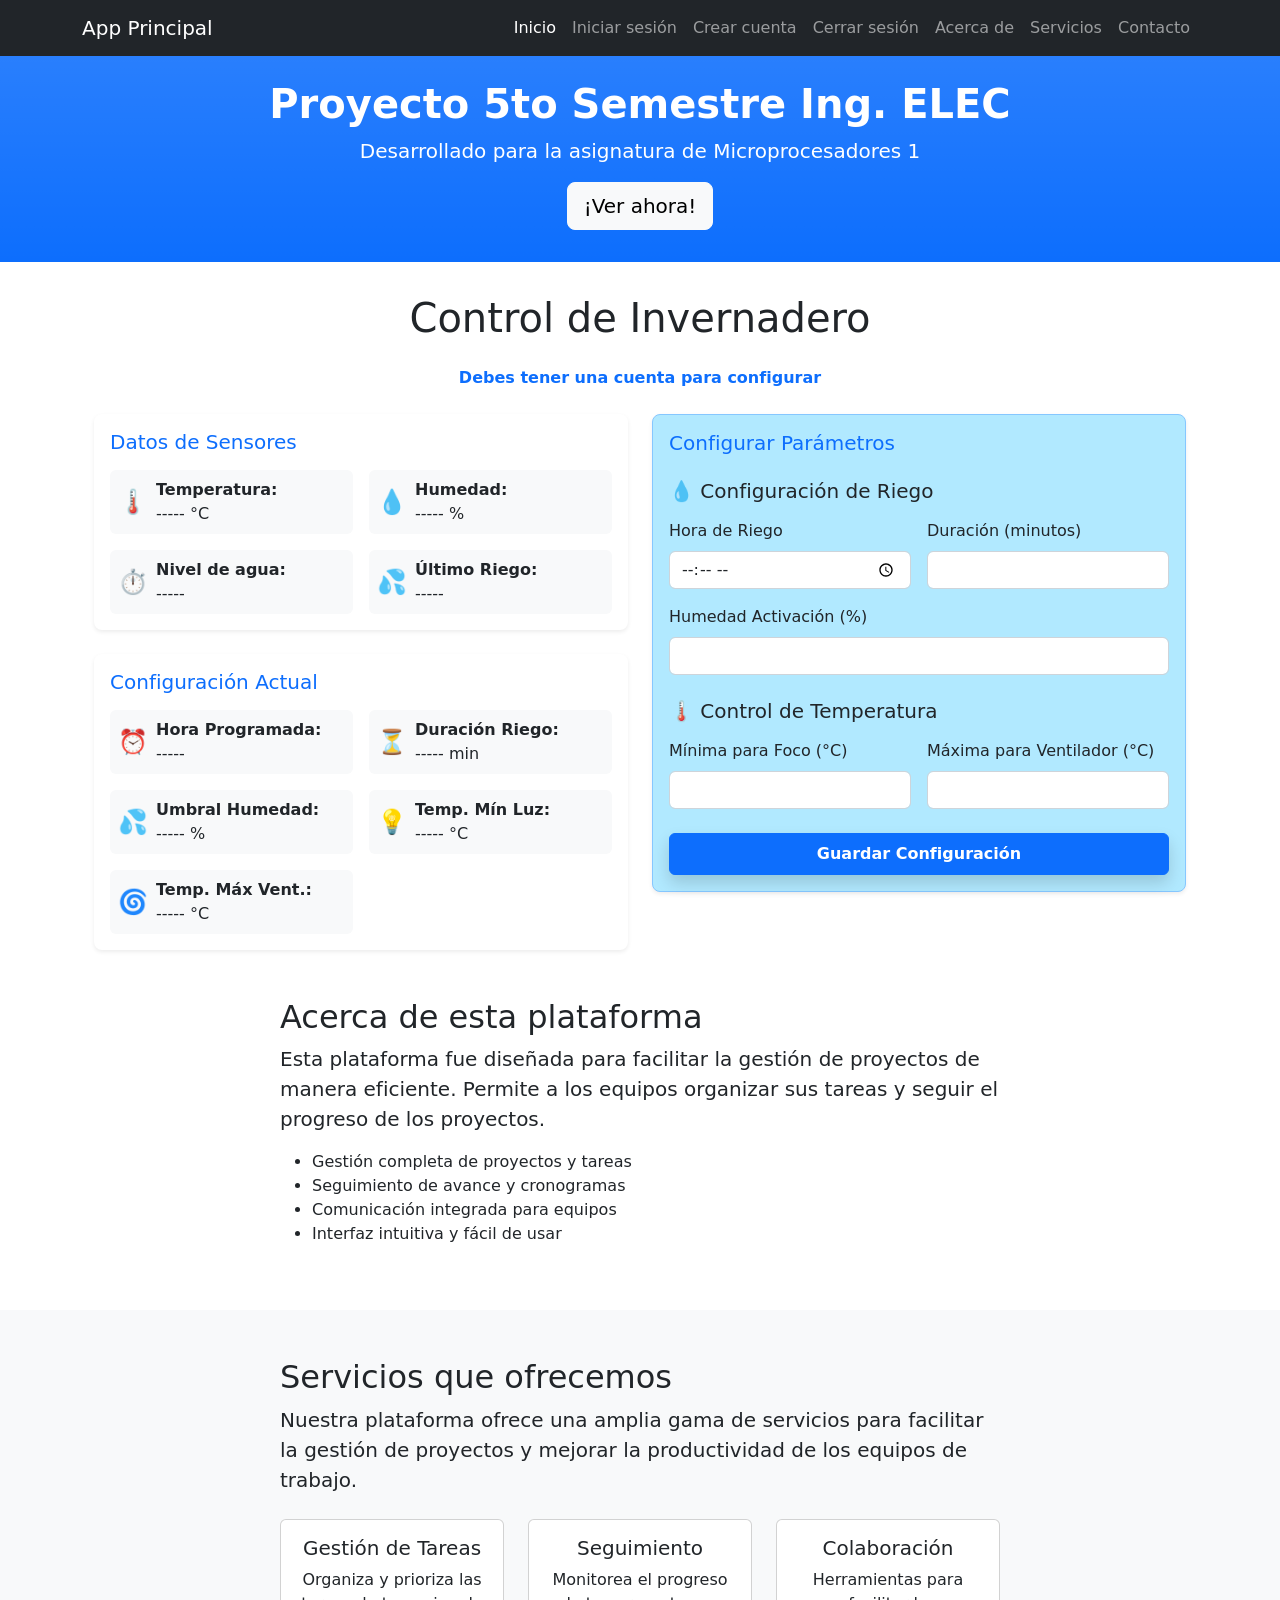
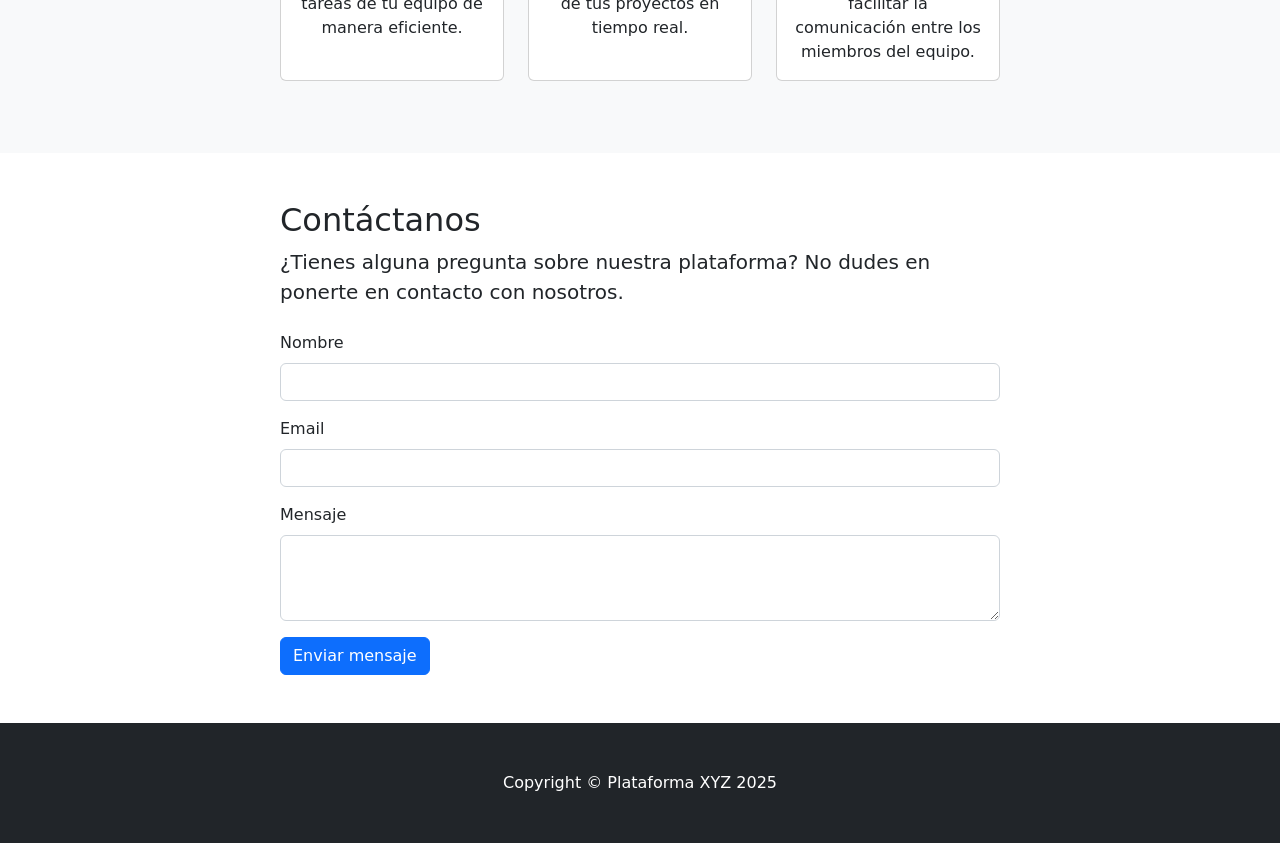
==== commit 7d8f03a0: "4to  commit" ====
--- a/index.html
+++ b/index.html
@@ -149,131 +149,199 @@
     </div>
 
     <!-- Header mejorado (combinando tu hero-section con el estilo de la plantilla) -->
-    <header class="bg-primary bg-gradient text-white" style="padding-top: 7rem; padding-bottom: 3rem;">
+    <header class="bg-primary bg-gradient text-white" style="padding-top: 5rem; padding-bottom: 2rem;">
       <div class="container px-4 text-center">
-        <h1 class="fw-bolder">Plataforma de Gestión de Proyectos </h1>
-        <p class="lead">Sistema desarrollado para la asignatura de Ingeniería </p>
-        <a class="btn btn-lg btn-light" href="#acerca">¡Comenzar ahora!</a>
+        <h1 class="fw-bolder">Proyecto 5to Semestre Ing. ELEC</h1>
+        <p class="lead">Desarrollado para la asignatura de Microprocesadores 1</p>
+        <a class="btn btn-lg btn-light" href="#acerca">¡Ver ahora!</a>
       </div>
     </header>
-    <!--Contenedor de control-->
-    <div class="container py-4">
-        <h1 class="text-center mb-4"><span class="icono-header"></span>Control de Invernadero</h1>
-        <!-- Sección de Monitoreo -->
-        <div class="card-data">
-            <h2 class="mb-3"><span class="icono-header"></span>Datos de Sensores</h2>
-            <div class="row">
-                <div class="col-md-3 mb-3">
-                    <div class="d-flex align-items-center">
-                        <span class="fs-4 me-2">🌡️</span>
-                        <div>
-                            <strong>Temperatura:</strong><br>
-                            <span id="temperaturaActual">-----</span> °C
-                        </div>
-                    </div>
-                </div>
+
+    <!-- Contenedor Principal -->
+<div class="container px-4" >
+    <h1 class="text-center mb-4" style=" padding-top: 2rem;" >Control de Invernadero</h1>
+
+    
+    <p class="mb-4 text-primary" style="font-weight: bold; text-align: center;">Debes tener una cuenta para configurar</p>
+    
+    
+    <!-- Fila Principal con 2 Columnas -->
+    <div class="row g-4" id="acerca" >
+        <!-- Columna Izquierda - Visualización -->
+        <div class="col-md-6">
+            <!-- Tarjeta de Sensores -->
+            <div class="card-data bg-white p-3 rounded-3 shadow-sm mb-4">
+                <h2 class="mb-3 fs-5 text-primary">Datos de Sensores</h2>
+                <div class="row g-3">
+                    <!-- Temperatura -->
+                    <div class="col-6 col-md-6">
+                        <div class="d-flex align-items-center bg-light p-2 rounded">
+                            <span class="fs-4 me-2">🌡️</span>
+                            <div>
+                                <strong>Temperatura:</strong><br>
+                                <span id="temperaturaActual">-----</span> °C
+                            </div>
+                        </div>
+                    </div>
+                    
+                    <!-- Humedad -->
+                    <div class="col-6 col-md-6">
+                        <div class="d-flex align-items-center bg-light p-2 rounded">
+                            <span class="fs-4 me-2">💧</span>
+                            <div>
+                                <strong>Humedad:</strong><br>
+                                <span id="humedadActual">-----</span> %
+                            </div>
+                        </div>
+                    </div>
+                    
+                    <!-- Nivel de Agua -->
+                    <div class="col-6 col-md-6">
+                        <div class="d-flex align-items-center bg-light p-2 rounded">
+                            <span class="fs-4 me-2">⏱️</span>
+                            <div>
+                                <strong>Nivel de agua:</strong><br>
+                                <span id="ultimaLectura">-----</span>
+                            </div>
+                        </div>
+                    </div>
+                    
+                    <!-- Último Riego -->
+                    <div class="col-6 col-md-6">
+                        <div class="d-flex align-items-center bg-light p-2 rounded">
+                            <span class="fs-4 me-2">💦</span>
+                            <div>
+                                <strong>Último Riego:</strong><br>
+                                <span id="ultimoRiego">-----</span>
+                            </div>
+                        </div>
+                    </div>
+                </div>
+            </div>
+
+            <!-- Tarjeta de Configuración Actual -->
+            <div class="card-data bg-white p-3 rounded-3 shadow-sm">
+                <h2 class="mb-3 fs-5 text-primary">Configuración Actual</h2>
+                <div class="row g-3">
+                    <!-- Hora Programada -->
+                    <div class="col-6 col-md-6">
+                        <div class="d-flex align-items-center bg-light p-2 rounded">
+                            <span class="fs-4 me-2">⏰</span>
+                            <div>
+                                <strong>Hora Programada:</strong><br>
+                                <span id="hora_programada">-----</span>
+                            </div>
+                        </div>
+                    </div>
+                    
+                    <!-- Duración Riego -->
+                    <div class="col-6 col-md-6">
+                        <div class="d-flex align-items-center bg-light p-2 rounded">
+                            <span class="fs-4 me-2">⏳</span>
+                            <div>
+                                <strong>Duración Riego:</strong><br>
+                                <span id="duracion_minutos">-----</span> min
+                            </div>
+                        </div>
+                    </div>
+                    
+                    <!-- Umbral Humedad -->
+                    <div class="col-6 col-md-6">
+                        <div class="d-flex align-items-center bg-light p-2 rounded">
+                            <span class="fs-4 me-2">💦</span>
+                            <div>
+                                <strong>Umbral Humedad:</strong><br>
+                                <span id="humedad_umbral">-----</span> %
+                            </div>
+                        </div>
+                    </div>
+                    
+                    <!-- Temp. Mín Luz -->
+                    <div class="col-6 col-md-6">
+                        <div class="d-flex align-items-center bg-light p-2 rounded">
+                            <span class="fs-4 me-2">💡</span>
+                            <div>
+                                <strong>Temp. Mín Luz:</strong><br>
+                                <span id="minima_luz">-----</span> °C
+                            </div>
+                        </div>
+                    </div>
+                    
+                    <!-- Temp. Máx Vent. -->
+                    <div class="col-6 col-md-6">
+                        <div class="d-flex align-items-center bg-light p-2 rounded">
+                            <span class="fs-4 me-2">🌀</span>
+                            <div>
+                                <strong>Temp. Máx Vent.:</strong><br>
+                                <span id="maxima_ventilador">-----</span> °C
+                            </div>
+                        </div>
+
+                        
+                    </div>
+                </div>
+
+                      
+            </div>
+
+            
+        </div>
+
+
+        <!-- Columna Derecha - Configuración -->
+        <div class="col-md-6" id="bloqueConfiguracion">
+            <div class="card-config bg-blue-50 p-3 rounded-3 shadow-sm" style="background-color: #b1e9ff; border: 1px solid #86c7ff;">
+                <h2 class="mb-4 fs-5 text-primary"  >Configurar Parámetros</h2>
                 
-                <div class="col-md-3 mb-3">
-                    <div class="d-flex align-items-center">
-                        <span  class="fs-4 me-2">💧</span>
-                        <div>
-                            <strong>Humedad:</strong><br>
-                            <span id="humedadActual">-----</span> %
-                        </div>
-                    </div>
-                </div>
-                
-                <div class="col-md-3 mb-3">
-                    <div class="d-flex align-items-center">
-                        <span class="fs-4 me-2">⏱️</span>
-                        <div>
-                            <strong>Última Lectura:</strong><br>
-                            <span id="ultimaLectura">-----</span>
-                        </div>
-                    </div>
-                </div>
-                
-                <div class="col-md-3 mb-3">
-                    <div class="d-flex align-items-center">
-                        <span class="fs-4 me-2">💦</span>
-                        <div>
-                            <strong>Último Riego:</strong><br>
-                            <span id="ultimoRiego">-----</span>
-                        </div>
-                    </div>
-                </div>
-            </div>
-        </div>
-
-        <!-- Sección de Configuración -->
-        <div class="card-data">
-            <h2 class="mb-4"><span class="icono-header">⚙️</span>Configuración</h2>
-            <form id="configForm">
+                                <!-- Configuración de Riego -->
+                <div class="config-group mb-4">
+                    <h5 class="mb-3">💧 Configuración de Riego</h5>
+                    <div class="row g-3">
+                        <div class="col-md-6">
+                            <label class="form-label">Hora de Riego</label>
+                            <input type="time" class="form-control" id="horaRiego" >
+                        </div>
+                        <div class="col-md-6">
+                            <label class="form-label">Duración (minutos)</label>
+                            <input type="number" class="form-control" id="tiempoMinuto" 
+                                  min="1" max="59" step="1">
+                        </div>
+                        <div class="col-12">
+                            <label class="form-label">Humedad Activación (%)</label>
+                            <input type="number" class="form-control" id="humedadActivacion" 
+                                  min="0" max="100" step="1">
+                        </div>
+                    </div>
+                </div>
+
+                <!-- Control de Temperatura -->
                 <div class="config-group">
-                    <h5>💧 Configuración de Riego</h5>
-                    <div class="row g-3">
-                        <div class="col-md-4">
-                            <label class="form-label">Hora de Riego</label>
-                            <input type="time" 
-                                  class="form-control" 
-                                  id="horaRiego" 
-                                  required>
-                        </div>
-                        <div class="col-md-4">
-                            <label class="form-label">Duración (minutos)</label>
-                            <input type="number" 
-                                  class="form-control" 
-                                  id="tiempoMinuto" 
-                                  min="1" 
-                                  max="60" 
-                                  required>
-                        </div>
-                        <div class="col-md-4">
-                            <label class="form-label">Humedad Activación (%)</label>
-                            <input type="number" 
-                                  class="form-control" 
-                                  id="humedadActivacion" 
-                                  min="0" 
-                                  max="100" 
-                                  required>
-                        </div>
-                    </div>
-                </div>
-
-                <div class="config-group">
-                    <h5>🌡️ Control de Temperatura</h5>
+                    <h5 class="mb-3">🌡️ Control de Temperatura</h5>
                     <div class="row g-3">
                         <div class="col-md-6">
                             <label class="form-label">Mínima para Foco (°C)</label>
-                            <input type="number" 
-                                  class="form-control" 
-                                  id="minimaFoco" 
-                                  min="10" 
-                                  max="30" 
-                                  step="0.5" 
-                                  required>
+                            <input type="number" class="form-control" id="minimaFoco" 
+                                  min="0" max="40" step="1">
                         </div>
                         <div class="col-md-6">
                             <label class="form-label">Máxima para Ventilador (°C)</label>
-                            <input type="number" 
-                                  class="form-control" 
-                                  id="maximaVentilador" 
-                                  min="15" 
-                                  max="40" 
-                                  step="0.5" 
-                                  required>
-                        </div>
-                    </div>
-                </div>
-
-                <button type="submit" class="btn btn-primary w-100">Guardar Configuración</button>
-            </form>
+                            <input type="number" class="form-control" id="maximaVentilador" 
+                                  min="10" max="50" step="1">
+                        </div>
+                    </div>
+                </div>
+                <!-- Botón de Guardar -->
+                <button type="submit" class="btn btn-primary w-100 mt-4 py-2 fw-bold shadow" id="btguardar">
+                    Guardar Configuración
+                </button>
+
+            </div>
         </div>
     </div>
-
+</div>
 
     <!-- Sección Acerca de (adaptada de la plantilla) -->
-    <section id="acerca" class="py-5">
+    <section id="acerca1" class="py-5">
       <div class="container px-4">
         <div class="row gx-4 justify-content-center">
           <div class="col-lg-8">
@@ -408,6 +476,7 @@
         });
       });
     </script>
+    
 
   </body>
 </html>
